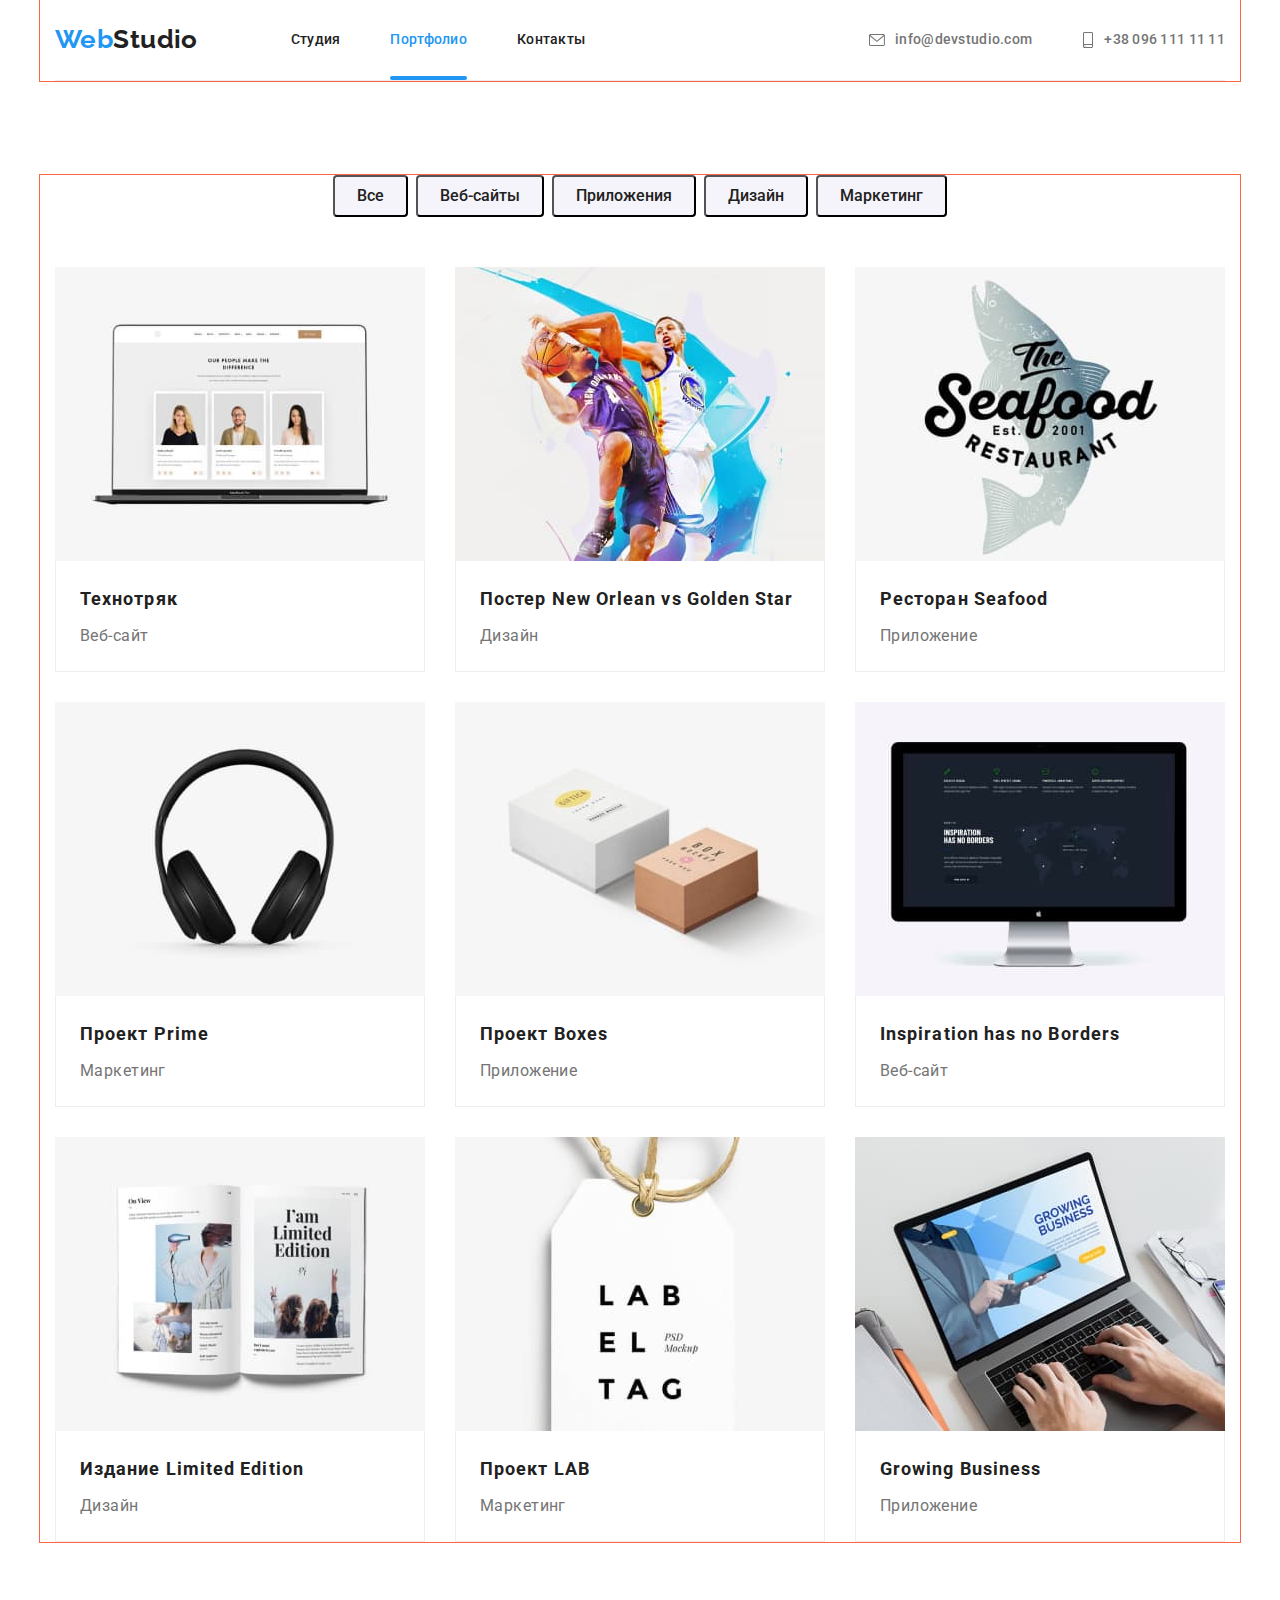
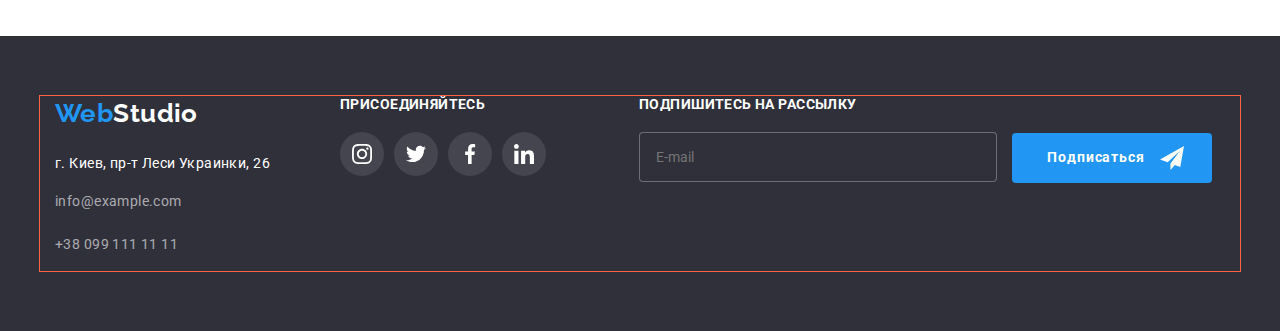
==== portfolio.html @ 5e028bab "copy hw7" ====
<!DOCTYPE html>
<html lang="ru">
  <head>
    <meta charset="UTF-8" />
    <meta http-equiv="X-UA-Compatible" content="IE=edge" />
    <meta name="viewport" content="width=device-width, initial-scale=1.0" />
    <title>Document</title>
    <link rel="preconnect" href="https://fonts.googleapis.com" />
    <link rel="preconnect" href="https://fonts.gstatic.com" crossorigin />
    <link
      href="https://fonts.googleapis.com/css2?family=Raleway:wght@700&family=Roboto:wght@400;500;700;900&display=swap"
      rel="stylesheet"
    />
    <link
      rel="stylesheet"
      href="https://cdnjs.cloudflare.com/ajax/libs/modern-normalize/1.1.0/modern-normalize.min.css"
    />
    <link rel="stylesheet" href="./css/main.min.css"/>
  </head>
  <body>
    <!--Шапка-->
    <header>
      <div class="container">
        <nav class="main-nav">
          <a href="/" class="logo__basic"> Web<span class="logo__header">Studio</span> </a>
          <ul class="site-nav">
            <li class="site-nav__item">
              <a href="./index.html" class="site-nav__link">Студия</a>
            </li>
            <li class="site-nav__item">
              <a href="" class="site-nav__link site-nav__link--current">Портфолио</a>
            </li>
            <li class="site-nav__item">
              <a href="" class="site-nav__link">Контакты</a>
            </li>
          </ul>
          <ul class="contacts-nav">
            <li class="contacts-nav__item">
              <a href="mailto:info@devstudio.com" class="contacts-nav__mail">
                <svg class="contacts-nav__icon" width="16px" height="12px">
                  <use href="./images/symbol-defs.svg#icon-mail"></use>
                </svg>
                info@devstudio.com</a
              >
            </li>
            <li class="contacts-nav__item">
              <a href="tel:+380961111111" class="contacts-nav__tel">
                <svg class="contacts-nav__icon" width="12px" height="16px">
                  <use href="./images/symbol-defs.svg#icon-smartphone"></use>
                </svg>
                +38 096 111 11 11</a
              >
            </li>
          </ul>
        </nav>
      </div>
    </header>
    <main>
      <!-- Секция кнопок фильтры -->
      <h1 class="section__title-none">Наши работы</h1>
      <section class="portfolio-main">
        <div class="container">
          <h2 class="section__title-none">Портфролио</h2>
          <ul class="button-navigation">
            <li class="button-navigation__list">
              <button title="button" class="button-navigation__filter">Все</button>
            </li>
            <li class="button-navigation__list">
              <button title="button" class="button-navigation__filter">Веб-сайты</button>
            </li>
            <li class="button-navigation__list">
              <button title="button" class="button-navigation__filter">Приложения</button>
            </li>
            <li class="button-navigation__list">
              <button title="button" class="button-navigation__filter">Дизайн</button>
            </li>
            <li class="button-navigation__list">
              <button title="button" class="button-navigation__filter">Маркетинг</button>
            </li>
          </ul>
          <ul class="portfolio">
            <li class="portfolio__card">
              <a href="">
                <div class="portfolio__img">
                  <img src="./images/portfolio1.jpg" alt="ноутбук" width="370" />
                  <p class="portfolio__text">
                    Ресурс предлагает комплексные предложения с разным уровнем функционала и
                    сервисов. Все это позволит посетителю получить исчерпывающие сведения о компании
                    или частном лице.
                  </p>
                </div>
                <div class="portfolio__nav">
                  <h3 class="portfolio__title">Технотряк</h3>
                  <p class="portfolio__desc">Веб-сайт</p>
                </div>
              </a>
            </li>
            <li class="portfolio__card">
              <a href="">
                <div class="portfolio__img">
                  <img
                    src="./images/portfolio2.jpg"
                    alt="постер с баскетболистами"
                    width="370"
                  />
                  <p class="portfolio__text">
                    Ресурс предлагает комплексные предложения с разным уровнем функционала и
                    сервисов. Все это позволит посетителю получить исчерпывающие сведения о компании
                    или частном лице.
                  </p>
                </div>
                <div class="portfolio__nav">
                  <h3 class="portfolio__title">Постер New Orlean vs Golden Star</h3>
                  <p class="portfolio__desc">Дизайн</p>
                </div>
              </a>
            </li>
            <li class="portfolio__card">
              <a href="">
                <div class="portfolio__img">
                  <img
                   
                    src="./images/portfolio3.jpg"
                    alt="логотип ресторана"
                    width="370"
                  />
                  <p class="portfolio__text">
                    Ресурс предлагает комплексные предложения с разным уровнем функционала и
                    сервисов. Все это позволит посетителю получить исчерпывающие сведения о компании
                    или частном лице.
                  </p>
                </div>
                <div class="portfolio__nav">
                  <h3 class="portfolio__title">Ресторан Seafood</h3>
                  <p class="portfolio__desc">Приложение</p>
                </div>
              </a>
            </li>
            <li class="portfolio__card">
              <a href="">
                <div class="portfolio__img">
                  <img src="./images/portfolio4.jpg" alt="наушники" width="370" />
                  <p class="portfolio__text">
                    Ресурс предлагает комплексные предложения с разным уровнем функционала и
                    сервисов. Все это позволит посетителю получить исчерпывающие сведения о компании
                    или частном лице.
                  </p>
                </div>
                <div class="portfolio__nav">
                  <h3 class="portfolio__title">Проект Prime</h3>
                  <p class="portfolio__desc">Маркетинг</p>
                </div>
              </a>
            </li>
            <li class="portfolio__card">
              <a href="">
                <div class="portfolio__img">
                  <img
                    
                    src="./images/portfolio5.jpg"
                    alt="две коробки"
                    width="370"
                  />
                  <p class="portfolio__text">
                    Ресурс предлагает комплексные предложения с разным уровнем функционала и
                    сервисов. Все это позволит посетителю получить исчерпывающие сведения о компании
                    или частном лице.
                  </p>
                </div>
                <div class="portfolio__nav">
                  <h3 class="portfolio__title">Проект Boxes</h3>
                  <p class="portfolio__desc">Приложение</p>
                </div>
              </a>
            </li>
            <li class="portfolio__card">
              <a href="">
                <div class="portfolio__img">
                  <img src="./images/portfolio6.jpg" alt="монитор" width="370" />
                  <p class="portfolio__text">
                    Ресурс предлагает комплексные предложения с разным уровнем функционала и
                    сервисов. Все это позволит посетителю получить исчерпывающие сведения о компании
                    или частном лице.
                  </p>
                </div>
                <div class="portfolio__nav">
                  <h3 class="portfolio__title">Inspiration has no Borders</h3>
                  <p class="portfolio__desc">Веб-сайт</p>
                </div>
              </a>
            </li>
            <li class="portfolio__card">
              <a href="">
                <div class="portfolio__img">
                  <img src="./images/portfolio7.jpg" alt="книга" width="370" />
                  <p class="portfolio__text">
                    Ресурс предлагает комплексные предложения с разным уровнем функционала и
                    сервисов. Все это позволит посетителю получить исчерпывающие сведения о компании
                    или частном лице.
                  </p>
                </div>
                <div class="portfolio__nav">
                  <h3 class="portfolio__title">Издание Limited Edition</h3>
                  <p class="portfolio__desc">Дизайн</p>
                </div>
              </a>
            </li>
            <li class="portfolio__card">
              <a href="">
                <div class="portfolio__img">
                  <img src="./images/portfolio8.jpg" alt="лейба" width="370" />
                  <p class="portfolio__text">
                    Ресурс предлагает комплексные предложения с разным уровнем функционала и
                    сервисов. Все это позволит посетителю получить исчерпывающие сведения о компании
                    или частном лице.
                  </p>
                </div>
                <div class="portfolio__nav">
                  <h3 class="portfolio__title">Проект LAB</h3>
                  <p class="portfolio__desc">Маркетинг</p>
                </div>
              </a>
            </li>
            <li class="portfolio__card">
              <a href="">
                <div class="portfolio__img">
                  <img
                    
                    src="./images/portfolio9.jpg"
                    alt="человек работает на ноутбуке"
                    width="370"
                  />
                  <p class="portfolio__text">
                    Ресурс предлагает комплексные предложения с разным уровнем функционала и
                    сервисов. Все это позволит посетителю получить исчерпывающие сведения о компании
                    или частном лице.
                  </p>
                </div>
                <div class="portfolio__nav">
                  <h3 class="portfolio__title">Growing Business</h3>
                  <p class="portfolio__desc">Приложение</p>
                </div>
              </a>
            </li>
          </ul>
        </div>
      </section>
    </main>
    <!--Футер-->
    <section class="footer__nav">
      <div class="container">
         <footer class="footer__contact">
          <div>
            <div class="logo__footer">
              <a href="/" class="logo__basic">Web<span class="logo__footer">Studio</span></a>
            </div>
            <address>
              <ul class="adress__navigator">
                <li class="adress__nav">
                  <a
                    href="https://www.google.com.ua/maps/place/%D0%B1%D1%83%D0%BB.+%D0%9B%D0%B5%D1%81%D0%B8+%D0%A3%D0%BA%D1%80%D0%B0%D0%B8%D0%BD%D0%BA%D0%B8,+26,+%D0%9A%D0%B8%D0%B5%D0%B2,+02000/@50.4265807,30.5361971,17z/data=!3m1!4b1!4m5!3m4!1s0x40d4cf0e033ecbe9:0x57a4dffefec77da0!8m2!3d50.4265807!4d30.5383858?hl=ru"
                    class="adress__map"
                  >
                    г. Киев, пр-т Леси Украинки, 26</a
                  >
                </li>
                <li class="adress__nav">
                  <a href="mailto:info@example.com" class="adress__mail">info@example.com</a>
                </li>
                <li class="adress__nav">
                  <a href="tel:+380991111111" class="adress__tel">+38 099 111 11 11</a>
                </li>
              </ul>
            </address>
          </div>
          <div>
            <h3 class="social-network__title">ПРИСОЕДИНЯЙТЕСЬ</h3>
            <ul class="social-network__icon">
              <li class="social-network__list">
                <a href="#" class="social-network__link social-network__link--color">
                  <svg width="20" height="20">
                    <use href="./images/symbol-defs.svg#icon-instagram"></use>
                  </svg>
                </a>
              </li>
              <li class="social-network__list">
                <a href="#" class="social-network__link social-network__link--color"">
                  <svg width="20" height="20">
                    <use href="./images/symbol-defs.svg#icon-twitter"></use>
                  </svg>
                </a>
              </li>
              <li class="social-network__list">
                <a href="#" class="social-network__link social-network__link--color"">
                  <svg width="20" height="20">
                    <use href="./images/symbol-defs.svg#icon-facebook"></use>
                  </svg>
                </a>
              </li>
              <li class="social-network__list">
                <a href="#" class="social-network__link social-network__link--color"">
                  <svg width="20" height="20">
                    <use href="./images/symbol-defs.svg#icon-linkedin"></use>
                  </svg>
                </a>
              </li>
            </ul>
          </div>
          <form action="" class="form-footer" autocomplete="off">
            <h3 class="social-network__title">ПОДПИШИТЕСЬ НА РАССЫЛКУ</h3>
            <div>
              <label>
                <input
                  class="form-footer__input"
                  type="email"
                  name="email"
                  placeholder="E-mail"
                />
              </label>
              <button type="submit" class="form-footer__button">
                Подписаться
                <svg width="24" height="24" class="form-footer__icon">
                  <use href="./images/symbol-defs.svg#icon-icon-send"></use>
                </svg>
              </button>
            </div>
          </form>
        </footer>
      </div>
    </section>
  </body>
</html>
---- css/main.min.css ----
html{-webkit-box-sizing:border-box;box-sizing:border-box}*,*::before,*::after{-webkit-box-sizing:inherit;box-sizing:inherit}body{background-color:#fff;color:#757575;font-family:Roboto, sans-serif;font-size:14px;line-height:1.71;letter-spacing:0.03em}a{text-decoration:none}img{display:block;max-width:100%}ul{margin:0px;padding:0px;list-style:none}address{font:inherit}.container{margin-left:auto;margin-right:auto;padding-left:15px;padding-right:15px;width:1200px;outline:1px solid tomato}.section__title-none{position:absolute;width:1px;height:1px;margin:-1px;border:0;padding:0;white-space:nowrap;-webkit-clip-path:inset(100%);clip-path:inset(100%);clip:rect(0 0 0 0);overflow:hidden}.section__title{margin-top:0;margin-bottom:50px;color:#212121;font-weight:700;font-size:36px;line-height:1.17;text-align:center}.main-nav{display:-webkit-box;display:-ms-flexbox;display:flex;-webkit-box-align:center;-ms-flex-align:center;align-items:center;border-bottom:1px solid #ececec}.logo__basic{color:#2196f3;font-family:Raleway, sans-serif;font-weight:700;font-size:26px;line-height:1.17}.logo__header{color:#212121;font-family:Raleway, sans-serif;font-weight:700;font-size:26px;line-height:1.38}.site-nav{display:-webkit-box;display:-ms-flexbox;display:flex;margin-left:93px;font-weight:500;font-size:14px;line-height:1.14;letter-spacing:0.02em}.site-nav__item{position:relative}.site-nav__item:not(:last-child){margin-right:50px}.site-nav__link{display:block;padding-top:32px;padding-bottom:32px;color:#212121;-webkit-transition:color 250ms cubic-bezier(0.4, 0, 0.2, 1);transition:color 250ms cubic-bezier(0.4, 0, 0.2, 1)}.site-nav__link:hover,.site-nav__link:focus{color:#2196f3}.site-nav__link--current{color:#2196f3}.site-nav__link--current::after{content:'';position:absolute;bottom:0;left:0;display:block;width:100%;height:4px;border-radius:2px;background-color:#2196f3}.contacts-nav{display:-webkit-box;display:-ms-flexbox;display:flex;margin-left:auto;font-weight:500;font-size:14px;line-height:1.14;letter-spacing:0.02em}.contacts-nav__item:not(:last-child){margin-right:50px}.contacts-nav__mail{display:-webkit-box;display:-ms-flexbox;display:flex;-webkit-box-align:center;-ms-flex-align:center;align-items:center;color:#757575;font-weight:500;font-size:14px;line-height:1.14;letter-spacing:0.02em;-webkit-transition:color 250ms cubic-bezier(0.4, 0, 0.2, 1);transition:color 250ms cubic-bezier(0.4, 0, 0.2, 1)}.contacts-nav__mail:hover,.contacts-nav__mail:focus{color:#2196f3}.contacts-nav__icon{fill:currentColor;margin-right:10px;-webkit-box-align:center;-ms-flex-align:center;align-items:center;-webkit-transition:fill 250ms cubic-bezier(0.4, 0, 0.2, 1);transition:fill 250ms cubic-bezier(0.4, 0, 0.2, 1)}.contacts-nav__tel{display:-webkit-box;display:-ms-flexbox;display:flex;-webkit-box-align:center;-ms-flex-align:center;align-items:center;color:#757575;font-weight:500;font-size:14px;line-height:1.14;letter-spacing:0.02em;-webkit-transition:color 250ms cubic-bezier(0.4, 0, 0.2, 1);transition:color 250ms cubic-bezier(0.4, 0, 0.2, 1)}.contacts-nav__tel:hover,.contacts-nav__tel:focus{color:#2196f3}.main-nav{display:-webkit-box;display:-ms-flexbox;display:flex;-webkit-box-align:center;-ms-flex-align:center;align-items:center;border-bottom:1px solid #ececec}.logo__basic{color:#2196f3;font-family:Raleway, sans-serif;font-weight:700;font-size:26px;line-height:1.17}.logo__header{color:#212121;font-family:Raleway, sans-serif;font-weight:700;font-size:26px;line-height:1.38}.site-nav{display:-webkit-box;display:-ms-flexbox;display:flex;margin-left:93px;font-weight:500;font-size:14px;line-height:1.14;letter-spacing:0.02em}.site-nav__item{position:relative}.site-nav__item:not(:last-child){margin-right:50px}.site-nav__link{display:block;padding-top:32px;padding-bottom:32px;color:#212121;-webkit-transition:color 250ms cubic-bezier(0.4, 0, 0.2, 1);transition:color 250ms cubic-bezier(0.4, 0, 0.2, 1)}.site-nav__link:hover,.site-nav__link:focus{color:#2196f3}.site-nav__link--current{color:#2196f3}.site-nav__link--current::after{content:'';position:absolute;bottom:0;left:0;display:block;width:100%;height:4px;border-radius:2px;background-color:#2196f3}.contacts-nav{display:-webkit-box;display:-ms-flexbox;display:flex;margin-left:auto;font-weight:500;font-size:14px;line-height:1.14;letter-spacing:0.02em}.contacts-nav__item:not(:last-child){margin-right:50px}.contacts-nav__mail{display:-webkit-box;display:-ms-flexbox;display:flex;-webkit-box-align:center;-ms-flex-align:center;align-items:center;color:#757575;font-weight:500;font-size:14px;line-height:1.14;letter-spacing:0.02em;-webkit-transition:color 250ms cubic-bezier(0.4, 0, 0.2, 1);transition:color 250ms cubic-bezier(0.4, 0, 0.2, 1)}.contacts-nav__mail:hover,.contacts-nav__mail:focus{color:#2196f3}.contacts-nav__icon{fill:currentColor;margin-right:10px;-webkit-box-align:center;-ms-flex-align:center;align-items:center;-webkit-transition:fill 250ms cubic-bezier(0.4, 0, 0.2, 1);transition:fill 250ms cubic-bezier(0.4, 0, 0.2, 1)}.contacts-nav__tel{display:-webkit-box;display:-ms-flexbox;display:flex;-webkit-box-align:center;-ms-flex-align:center;align-items:center;color:#757575;font-weight:500;font-size:14px;line-height:1.14;letter-spacing:0.02em;-webkit-transition:color 250ms cubic-bezier(0.4, 0, 0.2, 1);transition:color 250ms cubic-bezier(0.4, 0, 0.2, 1)}.contacts-nav__tel:hover,.contacts-nav__tel:focus{color:#2196f3}.hero{text-align:center;padding-top:200px;padding-bottom:200px;max-width:1600px;height:600px;background-image:-webkit-gradient(linear, left top, right top, from(rgba(47,48,58,0.4)), to(rgba(0,0,0,0.5))),url(../images/hero.jpg);background-image:linear-gradient(to right, rgba(47,48,58,0.4), rgba(0,0,0,0.5)),url(../images/hero.jpg);margin:0 auto}.hero__title{margin-top:0;margin-bottom:30px;color:#fff;font-weight:900;font-size:44px;line-height:1.36;letter-spacing:0.06em}.hero__button{display:inline-block;border-radius:4px;border:#2196f3;-webkit-box-shadow:0px 4px 4px rgba(0,0,0,0.15);box-shadow:0px 4px 4px rgba(0,0,0,0.15);padding:10px 32px;color:#fff;background-color:#2196f3;font-family:Roboto;font-weight:700;font-size:16px;line-height:1.88;text-align:center}.modal{position:fixed;z-index:999;top:0;left:0;width:100%;height:100%;background-color:rgba(0,0,0,0.2);opacity:1;visibility:visible;-webkit-transition:opacity 250ms cubic-bezier(0.4, 0, 0.2, 1),visibility 250ms cubic-bezier(0.4, 0, 0.2, 1);transition:opacity 250ms cubic-bezier(0.4, 0, 0.2, 1),visibility 250ms cubic-bezier(0.4, 0, 0.2, 1)}.modal__is-hidden{opacity:0;visibility:hidden;pointer-events:none}.modal__dialog{position:relative;top:50%;left:50%;padding:40px;width:528px;height:581px;background-color:#fff;-webkit-transform:translate(-50%, -50%) scale(1);transform:translate(-50%, -50%) scale(1);-webkit-transition:-webkit-transform 250ms cubic-bezier(0.4, 0, 0.2, 1);transition:-webkit-transform 250ms cubic-bezier(0.4, 0, 0.2, 1);transition:transform 250ms cubic-bezier(0.4, 0, 0.2, 1);transition:transform 250ms cubic-bezier(0.4, 0, 0.2, 1), -webkit-transform 250ms cubic-bezier(0.4, 0, 0.2, 1)}.modal__is-hidden .modal__dialog{-webkit-transform:translate(-50%, -50%) scale(0);transform:translate(-50%, -50%) scale(0)}.modal__icon-close{position:absolute;top:8px;right:8px;padding:0;margin:0;border:none;width:30px;height:30px;border:1px solid rgba(0,0,0,0.1);border-radius:50%;background:none;-webkit-transition:fill 250ms cubic-bezier(0.4, 0, 0.2, 1);transition:fill 250ms cubic-bezier(0.4, 0, 0.2, 1)}.modal__icon-close:focus,.modal__icon-close:hover{fill:#2196f3}.modal__icon{position:absolute;top:5px;right:5px;background-color:#fff}.modal__title{font-weight:700;font-size:20px;line-height:1.172;letter-spacing:0.03em;margin:0 0 10px 0;color:#212121;text-align:center}.modal__form{margin:0;padding:0}.modal__field{margin-bottom:8px}.modal__label{display:block;text-align:left;margin:0;padding:0;font-size:12px}.modal__input{position:relative}.modal__input:focus-within>.modal__input-icon{border:1px solid #2196f3}.modal__pic{position:absolute;display:inline-block;top:50%;left:12px;-webkit-transform:translateY(-50%);transform:translateY(-50%)}.modal__input-icon{width:100%;height:40px;padding-left:42px;border:1px solid rgba(33,33,33,0.2);border-radius:4px;-webkit-transition:fill 250ms cubic-bezier(0.4, 0, 0.2, 1);transition:fill 250ms cubic-bezier(0.4, 0, 0.2, 1);outline:none}.modal__input:focus-within>.modal__input-icon{border:1px solid #2196f3}.modal__input-icon:focus+.modal__input-pic{fill:#2196f3}.modal__textarea{width:100%;padding:12px 16px;margin-bottom:16px;outline:none;resize:none;border:1px solid rgba(33,33,33,0.2);border-radius:4px;height:120px;font-size:12px;line-height:1.16;letter-spacing:0.01em}.modal__label:focus-within>.modal__textarea{border:1px solid #2196f3}.modal__textarea:focus{border:1px solid #2196f3}.modal__checkbox{margin-bottom:25px;font-size:14px}.modal__checkbox-label{display:-webkit-box;display:-ms-flexbox;display:flex;-webkit-box-align:center;-ms-flex-align:center;align-items:center;-webkit-box-pack:center;-ms-flex-pack:center;justify-content:center}.modal__checkbox-input{position:absolute;width:1px;height:1px;margin:-1px;border:0;padding:0;white-space:nowrap;-webkit-clip-path:inset(100%);clip-path:inset(100%);clip:rect(0 0 0 0);overflow:hidden}.modal__checkbox-mark{display:inline-block;margin-right:8px;width:16px;height:15px;border:2px solid #212121;border-radius:4px}.modal__checkbox-input:checked+.modal__checkbox-mark{background-color:#2196f3;background-image:url(../images/icon-check.svg);background-repeat:no-repeat;background-position:center;background-size:contain;border-color:#2196f3;background-origin:border-box}.modal__link{color:#2196f3;text-decoration:underline;padding-left:2px}.modal__button{width:200px;height:50px;-webkit-transition:background-color 250ms cubic-bezier(0.4, 0, 0.2, 1);transition:background-color 250ms cubic-bezier(0.4, 0, 0.2, 1)}.modal__button:focus{background-color:#188ce8}.plus__section{padding-top:94px;padding-bottom:93px}.plus__text{margin-top:0;margin-bottom:0}.plus__item{display:-webkit-box;display:-ms-flexbox;display:flex}.plus__list{width:270px}.plus__list:not(:last-child){margin-right:30px}.plus__icon{display:-webkit-box;display:-ms-flexbox;display:flex;-webkit-box-align:center;-ms-flex-align:center;align-items:center;-webkit-box-pack:center;-ms-flex-pack:center;justify-content:center;width:270px;height:120px;margin-bottom:30px;background-color:#f5f4fa}.plus__title{color:#212121;font-weight:700;font-size:14px;line-height:1.14;margin-top:0;margin-bottom:10px}.work__section{padding-bottom:94px}.work__list{display:-webkit-box;display:-ms-flexbox;display:flex}.work__item:not(:last-child){margin-right:30px}.work__img{position:relative}.work__title{position:absolute;display:-webkit-box;display:-ms-flexbox;display:flex;-webkit-box-pack:center;-ms-flex-pack:center;justify-content:center;-webkit-box-align:center;-ms-flex-align:center;align-items:center;margin:0;padding:0;bottom:0;left:0;width:100%;height:70px;font-weight:700;font-size:14px;line-height:1.17;letter-spacing:0.03em;background-color:rgba(47,48,58,0.8);color:#fff}.team__section{padding-top:94px;padding-bottom:94px;background-color:#f5f4fa}.team__main{display:-webkit-box;display:-ms-flexbox;display:flex}.team__item{width:calc((100% - 3 * 30px) / 4);-webkit-box-shadow:0px 1px 3px rgba(0,0,0,0.12),0px 1px 1px rgba(0,0,0,0.14),0px 2px 1px rgba(0,0,0,0.2);box-shadow:0px 1px 3px rgba(0,0,0,0.12),0px 1px 1px rgba(0,0,0,0.14),0px 2px 1px rgba(0,0,0,0.2)}.team__item:not(:last-child){margin-right:30px}.team__card{padding-top:30px;padding-bottom:30px;background-color:#fff}.team__title{margin-top:0;margin-bottom:10px;text-align:center;color:#212121;font-weight:500;font-size:16px;line-height:1.17}.team__text{margin-top:0;margin-bottom:16px;text-align:center;font-weight:400;font-size:16px;line-height:1.17}.team__icon{display:-webkit-box;display:-ms-flexbox;display:flex;-webkit-box-pack:justify;-ms-flex-pack:justify;justify-content:space-between;padding-left:32px;padding-right:32px;list-style:none;outline:1px solid red}.team__social{display:-webkit-box;display:-ms-flexbox;display:flex;-webkit-box-align:center;-ms-flex-align:center;align-items:center;-webkit-box-pack:center;-ms-flex-pack:center;justify-content:center;width:44px;height:44px;fill:#afb1b8;background:#fff;-webkit-transition:fill 250ms cubic-bezier(0.4, 0, 0.2, 1),background-color 250ms cubic-bezier(0.4, 0, 0.2, 1),border-radius 250ms cubic-bezier(0.4, 0, 0.2, 1);transition:fill 250ms cubic-bezier(0.4, 0, 0.2, 1),background-color 250ms cubic-bezier(0.4, 0, 0.2, 1),border-radius 250ms cubic-bezier(0.4, 0, 0.2, 1)}.team__social:hover,.team__social:focus{fill:#fff;background-color:#2196f3;border-radius:50%}.clients{padding-top:94px;padding-bottom:94px}.clients__title{display:-webkit-box;display:-ms-flexbox;display:flex;-webkit-box-pack:justify;-ms-flex-pack:justify;justify-content:space-between}.clients__card{display:-webkit-inline-box;display:-ms-inline-flexbox;display:inline-flex;-webkit-box-pack:justify;-ms-flex-pack:justify;justify-content:space-between;margin:0;padding:0}.clients__log{display:-webkit-box;display:-ms-flexbox;display:flex;-webkit-box-align:center;-ms-flex-align:center;align-items:center;-webkit-box-pack:center;-ms-flex-pack:center;justify-content:center;width:170px;height:92px;border:1px solid #afb1b8;border-radius:2px;fill:#afb1b8;-webkit-transition:fill 250ms cubic-bezier(0.4, 0, 0.2, 1),border 250ms cubic-bezier(0.4, 0, 0.2, 1);transition:fill 250ms cubic-bezier(0.4, 0, 0.2, 1),border 250ms cubic-bezier(0.4, 0, 0.2, 1)}.clients__log:hover,.clients__log:focus{fill:#2196f3;border:1px solid #2196f3}.footer__nav{background-color:#2f303a;padding-top:60px;padding-bottom:60px}.footer__contact{display:-webkit-inline-box;display:-ms-inline-flexbox;display:inline-flex}.logo__footer{color:#fff;font-family:Raleway, sans-serif;font-weight:700;font-size:26px;line-height:1.38;padding-bottom:20px}.adress__navigator{padding-right:70px}.adress__nav{padding-bottom:9px}.adress__map{color:#fff;font-weight:400;font-size:14px;line-height:1.71;letter-spacing:0.03em}.adress__mail{color:rgba(255,255,255,0.6);font-weight:400;font-size:14px;line-height:2.42;letter-spacing:0.03em}.adress__tel{color:rgba(255,255,255,0.6);font-weight:400;font-size:14px;line-height:2.42;letter-spacing:0.03em}.social-network__title{color:#fff;font-weight:700;font-size:14px;line-height:1.17;padding-bottom:20px;margin:0;padding-top:0}.social-network__icon{display:-webkit-inline-box;display:-ms-inline-flexbox;display:inline-flex}.social-network__list:not(:last-child){margin-right:10px}.social-network__link{width:44px;height:44px;background-color:rgba(255,255,255,0.1);border-radius:50%;display:-webkit-box;display:-ms-flexbox;display:flex;-webkit-box-align:center;-ms-flex-align:center;align-items:center;-webkit-box-pack:center;-ms-flex-pack:center;justify-content:center;-webkit-transition:background-color 250ms cubic-bezier(0.4, 0, 0.2, 1);transition:background-color 250ms cubic-bezier(0.4, 0, 0.2, 1)}.social-network__link:hover,.social-network__link:focus{background-color:#2196f3}.social-network__link--color{fill:#fff}.form-footer{margin-left:93px}.form-footer__input{display:-webkit-inline-box;display:-ms-inline-flexbox;display:inline-flex;border:1px solid rgba(255,255,255,0.3);width:358px;height:50px;border-radius:4px;padding-left:16px;background-color:#2f303a;color:rgba(255,255,255,0.6)}.form-footer__button{width:12.5rem;height:3.125rem;margin-left:12px;padding-right:62px;padding-left:29px;position:relative;background-color:#2196f3;border-radius:0.25rem;border:#2196f3;color:#fff;font-weight:16px;font-weight:700;line-height:1.875;letter-spacing:0.06em}.form-footer__icon{position:absolute;top:50%;right:28px;fill:#fff;-webkit-box-align:center;-ms-flex-align:center;align-items:center;-webkit-transform:translateY(-50%);transform:translateY(-50%)}.portfolio-main{padding:94px 0}.button-navigation{display:-webkit-box;display:-ms-flexbox;display:flex;-webkit-box-pack:center;-ms-flex-pack:center;justify-content:center;margin-bottom:50px}.button-navigation__list:not(:last-child){margin-right:8px}.button-navigation__filter{font-family:Roboto, sans-serif;font-weight:500;font-size:16px;line-height:1.62;text-align:center;border-radius:4px;padding:6px 22px 6px 22px;color:#212121;background-color:#f5f4fa;-webkit-transition:color 250ms cubic-bezier(0.4, 0, 0.2, 1),background-color 250ms cubic-bezier(0.4, 0, 0.2, 1);transition:color 250ms cubic-bezier(0.4, 0, 0.2, 1),background-color 250ms cubic-bezier(0.4, 0, 0.2, 1)}.button-navigation__filter:hover,.button-navigation__filter:focus{color:#fff;background-color:#2196f3}.portfolio{display:-webkit-box;display:-ms-flexbox;display:flex;-ms-flex-wrap:wrap;flex-wrap:wrap}.portfolio__card:not(:nth-child(3n)){width:calc((100% - 60px) / 3);margin-right:30px}.portfolio__card:not(:nth-last-child(-n+3)){margin-bottom:30px;-webkit-transition:-webkit-box-shadow 250ms cubic-bezier(0.4, 0, 0.2, 1);transition:-webkit-box-shadow 250ms cubic-bezier(0.4, 0, 0.2, 1);transition:box-shadow 250ms cubic-bezier(0.4, 0, 0.2, 1);transition:box-shadow 250ms cubic-bezier(0.4, 0, 0.2, 1), -webkit-box-shadow 250ms cubic-bezier(0.4, 0, 0.2, 1)}.portfolio__card:hover,.portfolio__card:focus{-webkit-box-shadow:0px 1px 1px rgba(0,0,0,0.12),0px 4px 4px rgba(0,0,0,0.06),1px 4px 6px rgba(0,0,0,0.16);box-shadow:0px 1px 1px rgba(0,0,0,0.12),0px 4px 4px rgba(0,0,0,0.06),1px 4px 6px rgba(0,0,0,0.16)}.portfolio__title{margin-bottom:4px;margin-top:0;color:#212121;font-weight:700;font-size:18px;line-height:2;letter-spacing:0.06em}.portfolio__desc{margin:0;font-family:Roboto, sans-serif;font-weight:400;font-size:16px;line-height:1.88;color:#757575}.portfolio__nav{padding:20px 24px 20px 24px;border-left:1px solid #eeeeee;border-right:1px solid #eeeeee;border-bottom:1px solid #eeeeee}.portfolio__img{position:relative;overflow:hidden}.portfolio__img::before{display:block;content:'';position:absolute;top:0;left:0;width:100%;height:100%;background-color:rgba(33,150,243,0.9);opacity:0;-webkit-transform:translateY(100%);transform:translateY(100%);-webkit-transition:-webkit-transform 250ms cubic-bezier(0.4, 0, 0.2, 1);transition:-webkit-transform 250ms cubic-bezier(0.4, 0, 0.2, 1);transition:transform 250ms cubic-bezier(0.4, 0, 0.2, 1);transition:transform 250ms cubic-bezier(0.4, 0, 0.2, 1), -webkit-transform 250ms cubic-bezier(0.4, 0, 0.2, 1)}.portfolio__card:hover .portfolio__img::before{-webkit-transform:translateY(0);transform:translateY(0);opacity:1}.portfolio__text{position:absolute;top:0;left:0;margin:0;padding:62px 24px;font-weight:400;font-size:18px;line-height:1.55;letter-spacing:0.03em;color:#fff;opacity:0;-webkit-transform:translateY(100%);transform:translateY(100%);-webkit-transition:-webkit-transform 250ms cubic-bezier(0.4, 0, 0.2, 1);transition:-webkit-transform 250ms cubic-bezier(0.4, 0, 0.2, 1);transition:transform 250ms cubic-bezier(0.4, 0, 0.2, 1);transition:transform 250ms cubic-bezier(0.4, 0, 0.2, 1), -webkit-transform 250ms cubic-bezier(0.4, 0, 0.2, 1)}.portfolio__card:hover .portfolio__text{opacity:1;-webkit-transform:translateY(0);transform:translateY(0)}
/*# sourceMappingURL=main.min.css.map */
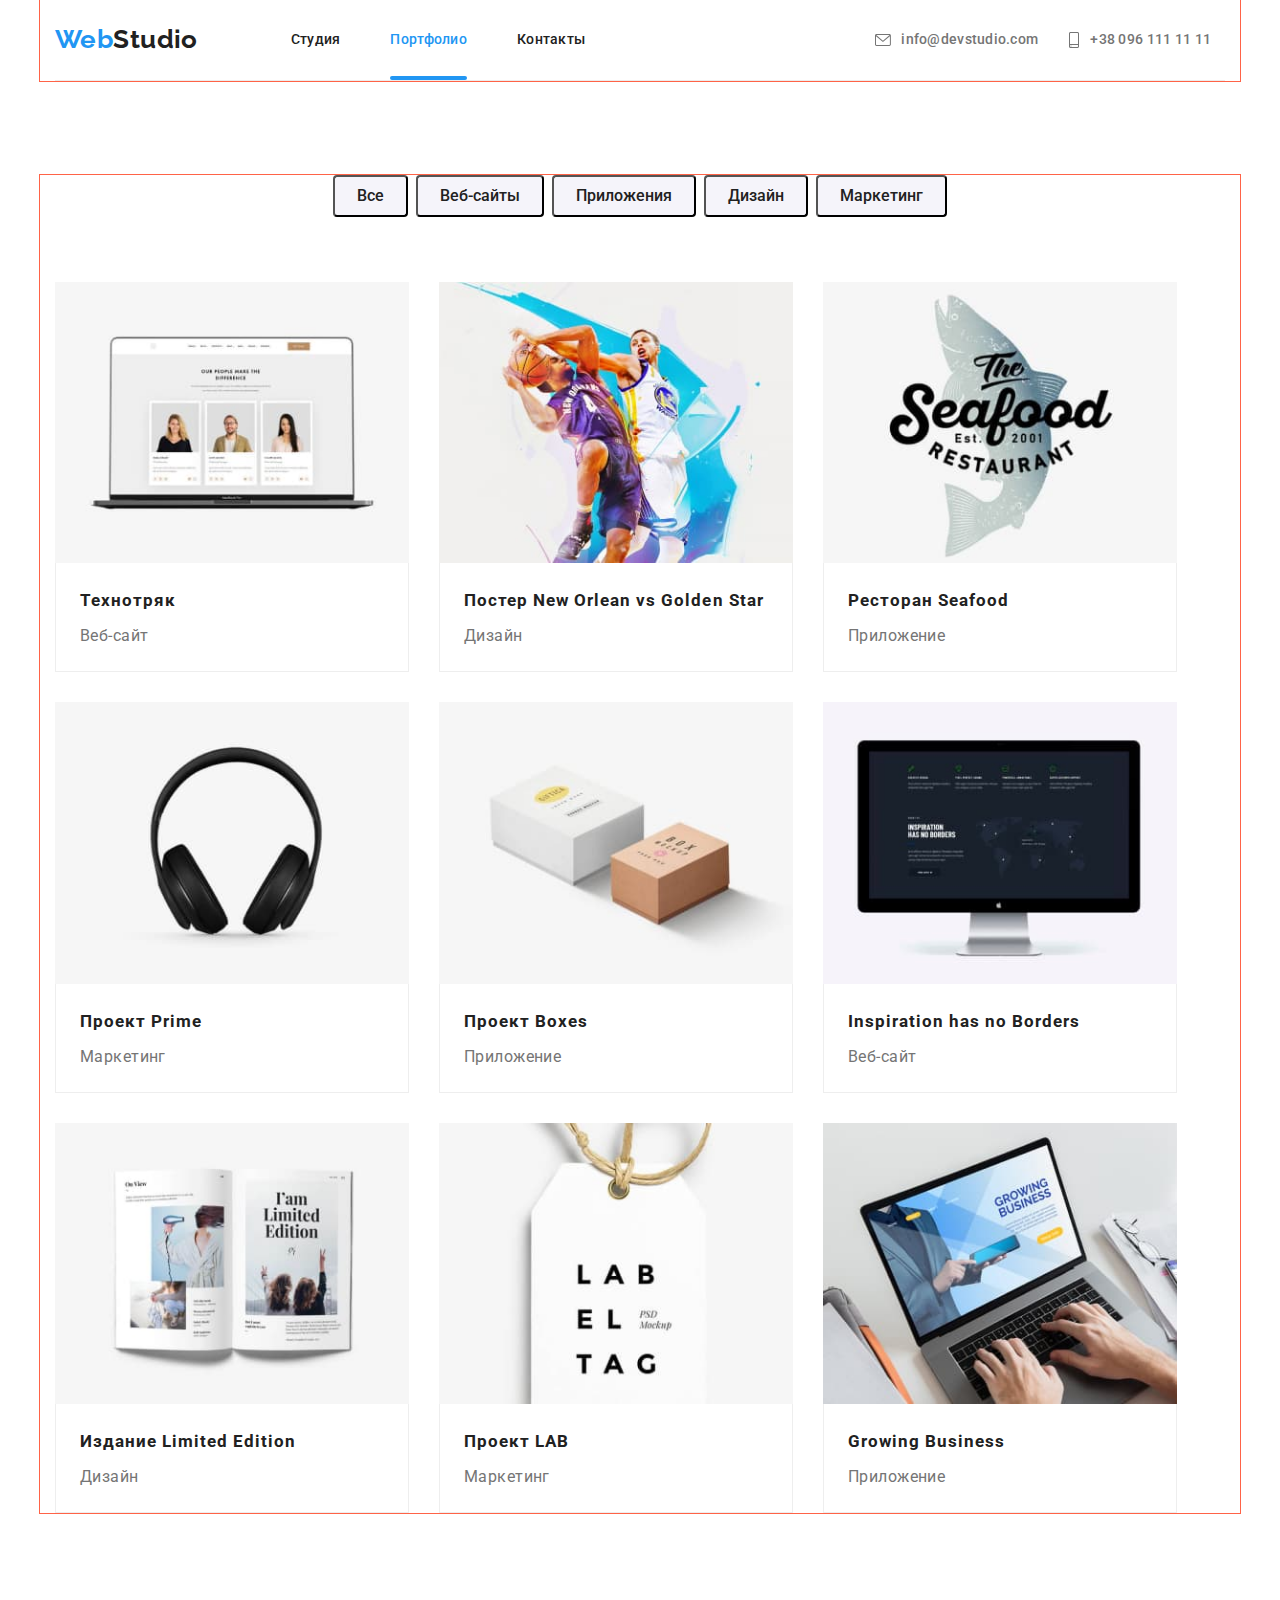
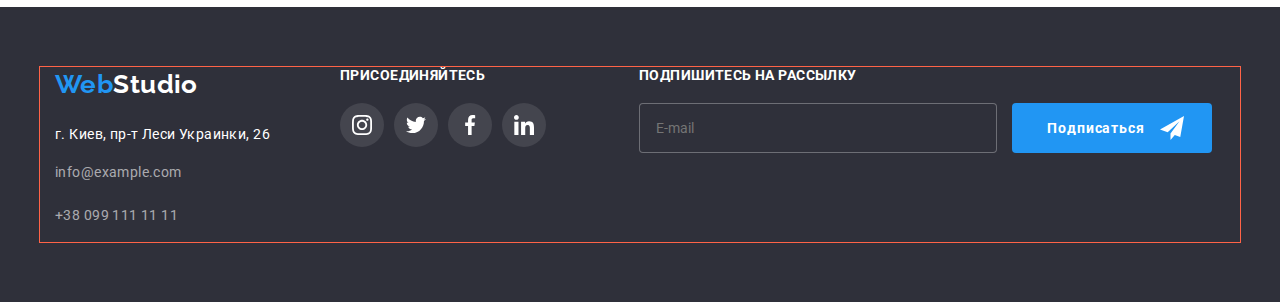
==== commit c8409663: "portfolio menu" ====
--- a/portfolio.html
+++ b/portfolio.html
@@ -23,6 +23,17 @@
       <div class="container">
         <nav class="main-nav">
           <a href="/" class="logo__basic"> Web<span class="logo__header">Studio</span> </a>
+                   <button type="button"
+          class="button-menu is-open"
+          aria-expanded="false"
+          aria-controls="menu-nav"
+          data-menu-button>
+           <svg width="40" height="40" aria-label="Окно меню">
+             <use class="icon-menu" href="./images/symbol-defs.svg#icon-menu"></use>
+             <use class="icon-menu-close" href="./images/symbol-defs.svg#icon-close_menu"></use>
+           </svg>
+         </button>
+        <div class="menu-nav is-open" data-menu id="menu-nav"> 
           <ul class="site-nav">
             <li class="site-nav__item">
               <a href="./index.html" class="site-nav__link">Студия</a>
@@ -52,6 +63,25 @@
               >
             </li>
           </ul>
+                    <ul class="mobile-social">
+            <li>
+              <a href="" class="mobile-social__title">Instagram
+                <span class="mobile-social__symbol">|</span>
+              </a>
+            </li>
+            <li>
+               <a href="" class="mobile-social__title">Twitter</a>
+               <span class="mobile-social__symbol">|</span>
+              </li>
+            <li>
+              <a href="" class="mobile-social__title">Facebook</a>
+              <span class="mobile-social__symbol">|</span>
+            </li>
+            <li>
+              <a href="" class="mobile-social__title">LinkedIn</a>
+            </li>
+          </ul>
+        </div>
         </nav>
       </div>
     </header>
--- a/css/main.min.css
+++ b/css/main.min.css
@@ -1,2 +1,2 @@
-html{-webkit-box-sizing:border-box;box-sizing:border-box}*,*::before,*::after{-webkit-box-sizing:inherit;box-sizing:inherit}body{background-color:#fff;color:#757575;font-family:Roboto, sans-serif;font-size:14px;line-height:1.71;letter-spacing:0.03em}a{text-decoration:none}img{display:block;max-width:100%}ul{margin:0px;padding:0px;list-style:none}address{font:inherit}.container{margin-left:auto;margin-right:auto;padding-left:15px;padding-right:15px;width:1200px;outline:1px solid tomato}.section__title-none{position:absolute;width:1px;height:1px;margin:-1px;border:0;padding:0;white-space:nowrap;-webkit-clip-path:inset(100%);clip-path:inset(100%);clip:rect(0 0 0 0);overflow:hidden}.section__title{margin-top:0;margin-bottom:50px;color:#212121;font-weight:700;font-size:36px;line-height:1.17;text-align:center}.main-nav{display:-webkit-box;display:-ms-flexbox;display:flex;-webkit-box-align:center;-ms-flex-align:center;align-items:center;border-bottom:1px solid #ececec}.logo__basic{color:#2196f3;font-family:Raleway, sans-serif;font-weight:700;font-size:26px;line-height:1.17}.logo__header{color:#212121;font-family:Raleway, sans-serif;font-weight:700;font-size:26px;line-height:1.38}.site-nav{display:-webkit-box;display:-ms-flexbox;display:flex;margin-left:93px;font-weight:500;font-size:14px;line-height:1.14;letter-spacing:0.02em}.site-nav__item{position:relative}.site-nav__item:not(:last-child){margin-right:50px}.site-nav__link{display:block;padding-top:32px;padding-bottom:32px;color:#212121;-webkit-transition:color 250ms cubic-bezier(0.4, 0, 0.2, 1);transition:color 250ms cubic-bezier(0.4, 0, 0.2, 1)}.site-nav__link:hover,.site-nav__link:focus{color:#2196f3}.site-nav__link--current{color:#2196f3}.site-nav__link--current::after{content:'';position:absolute;bottom:0;left:0;display:block;width:100%;height:4px;border-radius:2px;background-color:#2196f3}.contacts-nav{display:-webkit-box;display:-ms-flexbox;display:flex;margin-left:auto;font-weight:500;font-size:14px;line-height:1.14;letter-spacing:0.02em}.contacts-nav__item:not(:last-child){margin-right:50px}.contacts-nav__mail{display:-webkit-box;display:-ms-flexbox;display:flex;-webkit-box-align:center;-ms-flex-align:center;align-items:center;color:#757575;font-weight:500;font-size:14px;line-height:1.14;letter-spacing:0.02em;-webkit-transition:color 250ms cubic-bezier(0.4, 0, 0.2, 1);transition:color 250ms cubic-bezier(0.4, 0, 0.2, 1)}.contacts-nav__mail:hover,.contacts-nav__mail:focus{color:#2196f3}.contacts-nav__icon{fill:currentColor;margin-right:10px;-webkit-box-align:center;-ms-flex-align:center;align-items:center;-webkit-transition:fill 250ms cubic-bezier(0.4, 0, 0.2, 1);transition:fill 250ms cubic-bezier(0.4, 0, 0.2, 1)}.contacts-nav__tel{display:-webkit-box;display:-ms-flexbox;display:flex;-webkit-box-align:center;-ms-flex-align:center;align-items:center;color:#757575;font-weight:500;font-size:14px;line-height:1.14;letter-spacing:0.02em;-webkit-transition:color 250ms cubic-bezier(0.4, 0, 0.2, 1);transition:color 250ms cubic-bezier(0.4, 0, 0.2, 1)}.contacts-nav__tel:hover,.contacts-nav__tel:focus{color:#2196f3}.main-nav{display:-webkit-box;display:-ms-flexbox;display:flex;-webkit-box-align:center;-ms-flex-align:center;align-items:center;border-bottom:1px solid #ececec}.logo__basic{color:#2196f3;font-family:Raleway, sans-serif;font-weight:700;font-size:26px;line-height:1.17}.logo__header{color:#212121;font-family:Raleway, sans-serif;font-weight:700;font-size:26px;line-height:1.38}.site-nav{display:-webkit-box;display:-ms-flexbox;display:flex;margin-left:93px;font-weight:500;font-size:14px;line-height:1.14;letter-spacing:0.02em}.site-nav__item{position:relative}.site-nav__item:not(:last-child){margin-right:50px}.site-nav__link{display:block;padding-top:32px;padding-bottom:32px;color:#212121;-webkit-transition:color 250ms cubic-bezier(0.4, 0, 0.2, 1);transition:color 250ms cubic-bezier(0.4, 0, 0.2, 1)}.site-nav__link:hover,.site-nav__link:focus{color:#2196f3}.site-nav__link--current{color:#2196f3}.site-nav__link--current::after{content:'';position:absolute;bottom:0;left:0;display:block;width:100%;height:4px;border-radius:2px;background-color:#2196f3}.contacts-nav{display:-webkit-box;display:-ms-flexbox;display:flex;margin-left:auto;font-weight:500;font-size:14px;line-height:1.14;letter-spacing:0.02em}.contacts-nav__item:not(:last-child){margin-right:50px}.contacts-nav__mail{display:-webkit-box;display:-ms-flexbox;display:flex;-webkit-box-align:center;-ms-flex-align:center;align-items:center;color:#757575;font-weight:500;font-size:14px;line-height:1.14;letter-spacing:0.02em;-webkit-transition:color 250ms cubic-bezier(0.4, 0, 0.2, 1);transition:color 250ms cubic-bezier(0.4, 0, 0.2, 1)}.contacts-nav__mail:hover,.contacts-nav__mail:focus{color:#2196f3}.contacts-nav__icon{fill:currentColor;margin-right:10px;-webkit-box-align:center;-ms-flex-align:center;align-items:center;-webkit-transition:fill 250ms cubic-bezier(0.4, 0, 0.2, 1);transition:fill 250ms cubic-bezier(0.4, 0, 0.2, 1)}.contacts-nav__tel{display:-webkit-box;display:-ms-flexbox;display:flex;-webkit-box-align:center;-ms-flex-align:center;align-items:center;color:#757575;font-weight:500;font-size:14px;line-height:1.14;letter-spacing:0.02em;-webkit-transition:color 250ms cubic-bezier(0.4, 0, 0.2, 1);transition:color 250ms cubic-bezier(0.4, 0, 0.2, 1)}.contacts-nav__tel:hover,.contacts-nav__tel:focus{color:#2196f3}.hero{text-align:center;padding-top:200px;padding-bottom:200px;max-width:1600px;height:600px;background-image:-webkit-gradient(linear, left top, right top, from(rgba(47,48,58,0.4)), to(rgba(0,0,0,0.5))),url(../images/hero.jpg);background-image:linear-gradient(to right, rgba(47,48,58,0.4), rgba(0,0,0,0.5)),url(../images/hero.jpg);margin:0 auto}.hero__title{margin-top:0;margin-bottom:30px;color:#fff;font-weight:900;font-size:44px;line-height:1.36;letter-spacing:0.06em}.hero__button{display:inline-block;border-radius:4px;border:#2196f3;-webkit-box-shadow:0px 4px 4px rgba(0,0,0,0.15);box-shadow:0px 4px 4px rgba(0,0,0,0.15);padding:10px 32px;color:#fff;background-color:#2196f3;font-family:Roboto;font-weight:700;font-size:16px;line-height:1.88;text-align:center}.modal{position:fixed;z-index:999;top:0;left:0;width:100%;height:100%;background-color:rgba(0,0,0,0.2);opacity:1;visibility:visible;-webkit-transition:opacity 250ms cubic-bezier(0.4, 0, 0.2, 1),visibility 250ms cubic-bezier(0.4, 0, 0.2, 1);transition:opacity 250ms cubic-bezier(0.4, 0, 0.2, 1),visibility 250ms cubic-bezier(0.4, 0, 0.2, 1)}.modal__is-hidden{opacity:0;visibility:hidden;pointer-events:none}.modal__dialog{position:relative;top:50%;left:50%;padding:40px;width:528px;height:581px;background-color:#fff;-webkit-transform:translate(-50%, -50%) scale(1);transform:translate(-50%, -50%) scale(1);-webkit-transition:-webkit-transform 250ms cubic-bezier(0.4, 0, 0.2, 1);transition:-webkit-transform 250ms cubic-bezier(0.4, 0, 0.2, 1);transition:transform 250ms cubic-bezier(0.4, 0, 0.2, 1);transition:transform 250ms cubic-bezier(0.4, 0, 0.2, 1), -webkit-transform 250ms cubic-bezier(0.4, 0, 0.2, 1)}.modal__is-hidden .modal__dialog{-webkit-transform:translate(-50%, -50%) scale(0);transform:translate(-50%, -50%) scale(0)}.modal__icon-close{position:absolute;top:8px;right:8px;padding:0;margin:0;border:none;width:30px;height:30px;border:1px solid rgba(0,0,0,0.1);border-radius:50%;background:none;-webkit-transition:fill 250ms cubic-bezier(0.4, 0, 0.2, 1);transition:fill 250ms cubic-bezier(0.4, 0, 0.2, 1)}.modal__icon-close:focus,.modal__icon-close:hover{fill:#2196f3}.modal__icon{position:absolute;top:5px;right:5px;background-color:#fff}.modal__title{font-weight:700;font-size:20px;line-height:1.172;letter-spacing:0.03em;margin:0 0 10px 0;color:#212121;text-align:center}.modal__form{margin:0;padding:0}.modal__field{margin-bottom:8px}.modal__label{display:block;text-align:left;margin:0;padding:0;font-size:12px}.modal__input{position:relative}.modal__input:focus-within>.modal__input-icon{border:1px solid #2196f3}.modal__pic{position:absolute;display:inline-block;top:50%;left:12px;-webkit-transform:translateY(-50%);transform:translateY(-50%)}.modal__input-icon{width:100%;height:40px;padding-left:42px;border:1px solid rgba(33,33,33,0.2);border-radius:4px;-webkit-transition:fill 250ms cubic-bezier(0.4, 0, 0.2, 1);transition:fill 250ms cubic-bezier(0.4, 0, 0.2, 1);outline:none}.modal__input:focus-within>.modal__input-icon{border:1px solid #2196f3}.modal__input-icon:focus+.modal__input-pic{fill:#2196f3}.modal__textarea{width:100%;padding:12px 16px;margin-bottom:16px;outline:none;resize:none;border:1px solid rgba(33,33,33,0.2);border-radius:4px;height:120px;font-size:12px;line-height:1.16;letter-spacing:0.01em}.modal__label:focus-within>.modal__textarea{border:1px solid #2196f3}.modal__textarea:focus{border:1px solid #2196f3}.modal__checkbox{margin-bottom:25px;font-size:14px}.modal__checkbox-label{display:-webkit-box;display:-ms-flexbox;display:flex;-webkit-box-align:center;-ms-flex-align:center;align-items:center;-webkit-box-pack:center;-ms-flex-pack:center;justify-content:center}.modal__checkbox-input{position:absolute;width:1px;height:1px;margin:-1px;border:0;padding:0;white-space:nowrap;-webkit-clip-path:inset(100%);clip-path:inset(100%);clip:rect(0 0 0 0);overflow:hidden}.modal__checkbox-mark{display:inline-block;margin-right:8px;width:16px;height:15px;border:2px solid #212121;border-radius:4px}.modal__checkbox-input:checked+.modal__checkbox-mark{background-color:#2196f3;background-image:url(../images/icon-check.svg);background-repeat:no-repeat;background-position:center;background-size:contain;border-color:#2196f3;background-origin:border-box}.modal__link{color:#2196f3;text-decoration:underline;padding-left:2px}.modal__button{width:200px;height:50px;-webkit-transition:background-color 250ms cubic-bezier(0.4, 0, 0.2, 1);transition:background-color 250ms cubic-bezier(0.4, 0, 0.2, 1)}.modal__button:focus{background-color:#188ce8}.plus__section{padding-top:94px;padding-bottom:93px}.plus__text{margin-top:0;margin-bottom:0}.plus__item{display:-webkit-box;display:-ms-flexbox;display:flex}.plus__list{width:270px}.plus__list:not(:last-child){margin-right:30px}.plus__icon{display:-webkit-box;display:-ms-flexbox;display:flex;-webkit-box-align:center;-ms-flex-align:center;align-items:center;-webkit-box-pack:center;-ms-flex-pack:center;justify-content:center;width:270px;height:120px;margin-bottom:30px;background-color:#f5f4fa}.plus__title{color:#212121;font-weight:700;font-size:14px;line-height:1.14;margin-top:0;margin-bottom:10px}.work__section{padding-bottom:94px}.work__list{display:-webkit-box;display:-ms-flexbox;display:flex}.work__item:not(:last-child){margin-right:30px}.work__img{position:relative}.work__title{position:absolute;display:-webkit-box;display:-ms-flexbox;display:flex;-webkit-box-pack:center;-ms-flex-pack:center;justify-content:center;-webkit-box-align:center;-ms-flex-align:center;align-items:center;margin:0;padding:0;bottom:0;left:0;width:100%;height:70px;font-weight:700;font-size:14px;line-height:1.17;letter-spacing:0.03em;background-color:rgba(47,48,58,0.8);color:#fff}.team__section{padding-top:94px;padding-bottom:94px;background-color:#f5f4fa}.team__main{display:-webkit-box;display:-ms-flexbox;display:flex}.team__item{width:calc((100% - 3 * 30px) / 4);-webkit-box-shadow:0px 1px 3px rgba(0,0,0,0.12),0px 1px 1px rgba(0,0,0,0.14),0px 2px 1px rgba(0,0,0,0.2);box-shadow:0px 1px 3px rgba(0,0,0,0.12),0px 1px 1px rgba(0,0,0,0.14),0px 2px 1px rgba(0,0,0,0.2)}.team__item:not(:last-child){margin-right:30px}.team__card{padding-top:30px;padding-bottom:30px;background-color:#fff}.team__title{margin-top:0;margin-bottom:10px;text-align:center;color:#212121;font-weight:500;font-size:16px;line-height:1.17}.team__text{margin-top:0;margin-bottom:16px;text-align:center;font-weight:400;font-size:16px;line-height:1.17}.team__icon{display:-webkit-box;display:-ms-flexbox;display:flex;-webkit-box-pack:justify;-ms-flex-pack:justify;justify-content:space-between;padding-left:32px;padding-right:32px;list-style:none;outline:1px solid red}.team__social{display:-webkit-box;display:-ms-flexbox;display:flex;-webkit-box-align:center;-ms-flex-align:center;align-items:center;-webkit-box-pack:center;-ms-flex-pack:center;justify-content:center;width:44px;height:44px;fill:#afb1b8;background:#fff;-webkit-transition:fill 250ms cubic-bezier(0.4, 0, 0.2, 1),background-color 250ms cubic-bezier(0.4, 0, 0.2, 1),border-radius 250ms cubic-bezier(0.4, 0, 0.2, 1);transition:fill 250ms cubic-bezier(0.4, 0, 0.2, 1),background-color 250ms cubic-bezier(0.4, 0, 0.2, 1),border-radius 250ms cubic-bezier(0.4, 0, 0.2, 1)}.team__social:hover,.team__social:focus{fill:#fff;background-color:#2196f3;border-radius:50%}.clients{padding-top:94px;padding-bottom:94px}.clients__title{display:-webkit-box;display:-ms-flexbox;display:flex;-webkit-box-pack:justify;-ms-flex-pack:justify;justify-content:space-between}.clients__card{display:-webkit-inline-box;display:-ms-inline-flexbox;display:inline-flex;-webkit-box-pack:justify;-ms-flex-pack:justify;justify-content:space-between;margin:0;padding:0}.clients__log{display:-webkit-box;display:-ms-flexbox;display:flex;-webkit-box-align:center;-ms-flex-align:center;align-items:center;-webkit-box-pack:center;-ms-flex-pack:center;justify-content:center;width:170px;height:92px;border:1px solid #afb1b8;border-radius:2px;fill:#afb1b8;-webkit-transition:fill 250ms cubic-bezier(0.4, 0, 0.2, 1),border 250ms cubic-bezier(0.4, 0, 0.2, 1);transition:fill 250ms cubic-bezier(0.4, 0, 0.2, 1),border 250ms cubic-bezier(0.4, 0, 0.2, 1)}.clients__log:hover,.clients__log:focus{fill:#2196f3;border:1px solid #2196f3}.footer__nav{background-color:#2f303a;padding-top:60px;padding-bottom:60px}.footer__contact{display:-webkit-inline-box;display:-ms-inline-flexbox;display:inline-flex}.logo__footer{color:#fff;font-family:Raleway, sans-serif;font-weight:700;font-size:26px;line-height:1.38;padding-bottom:20px}.adress__navigator{padding-right:70px}.adress__nav{padding-bottom:9px}.adress__map{color:#fff;font-weight:400;font-size:14px;line-height:1.71;letter-spacing:0.03em}.adress__mail{color:rgba(255,255,255,0.6);font-weight:400;font-size:14px;line-height:2.42;letter-spacing:0.03em}.adress__tel{color:rgba(255,255,255,0.6);font-weight:400;font-size:14px;line-height:2.42;letter-spacing:0.03em}.social-network__title{color:#fff;font-weight:700;font-size:14px;line-height:1.17;padding-bottom:20px;margin:0;padding-top:0}.social-network__icon{display:-webkit-inline-box;display:-ms-inline-flexbox;display:inline-flex}.social-network__list:not(:last-child){margin-right:10px}.social-network__link{width:44px;height:44px;background-color:rgba(255,255,255,0.1);border-radius:50%;display:-webkit-box;display:-ms-flexbox;display:flex;-webkit-box-align:center;-ms-flex-align:center;align-items:center;-webkit-box-pack:center;-ms-flex-pack:center;justify-content:center;-webkit-transition:background-color 250ms cubic-bezier(0.4, 0, 0.2, 1);transition:background-color 250ms cubic-bezier(0.4, 0, 0.2, 1)}.social-network__link:hover,.social-network__link:focus{background-color:#2196f3}.social-network__link--color{fill:#fff}.form-footer{margin-left:93px}.form-footer__input{display:-webkit-inline-box;display:-ms-inline-flexbox;display:inline-flex;border:1px solid rgba(255,255,255,0.3);width:358px;height:50px;border-radius:4px;padding-left:16px;background-color:#2f303a;color:rgba(255,255,255,0.6)}.form-footer__button{width:12.5rem;height:3.125rem;margin-left:12px;padding-right:62px;padding-left:29px;position:relative;background-color:#2196f3;border-radius:0.25rem;border:#2196f3;color:#fff;font-weight:16px;font-weight:700;line-height:1.875;letter-spacing:0.06em}.form-footer__icon{position:absolute;top:50%;right:28px;fill:#fff;-webkit-box-align:center;-ms-flex-align:center;align-items:center;-webkit-transform:translateY(-50%);transform:translateY(-50%)}.portfolio-main{padding:94px 0}.button-navigation{display:-webkit-box;display:-ms-flexbox;display:flex;-webkit-box-pack:center;-ms-flex-pack:center;justify-content:center;margin-bottom:50px}.button-navigation__list:not(:last-child){margin-right:8px}.button-navigation__filter{font-family:Roboto, sans-serif;font-weight:500;font-size:16px;line-height:1.62;text-align:center;border-radius:4px;padding:6px 22px 6px 22px;color:#212121;background-color:#f5f4fa;-webkit-transition:color 250ms cubic-bezier(0.4, 0, 0.2, 1),background-color 250ms cubic-bezier(0.4, 0, 0.2, 1);transition:color 250ms cubic-bezier(0.4, 0, 0.2, 1),background-color 250ms cubic-bezier(0.4, 0, 0.2, 1)}.button-navigation__filter:hover,.button-navigation__filter:focus{color:#fff;background-color:#2196f3}.portfolio{display:-webkit-box;display:-ms-flexbox;display:flex;-ms-flex-wrap:wrap;flex-wrap:wrap}.portfolio__card:not(:nth-child(3n)){width:calc((100% - 60px) / 3);margin-right:30px}.portfolio__card:not(:nth-last-child(-n+3)){margin-bottom:30px;-webkit-transition:-webkit-box-shadow 250ms cubic-bezier(0.4, 0, 0.2, 1);transition:-webkit-box-shadow 250ms cubic-bezier(0.4, 0, 0.2, 1);transition:box-shadow 250ms cubic-bezier(0.4, 0, 0.2, 1);transition:box-shadow 250ms cubic-bezier(0.4, 0, 0.2, 1), -webkit-box-shadow 250ms cubic-bezier(0.4, 0, 0.2, 1)}.portfolio__card:hover,.portfolio__card:focus{-webkit-box-shadow:0px 1px 1px rgba(0,0,0,0.12),0px 4px 4px rgba(0,0,0,0.06),1px 4px 6px rgba(0,0,0,0.16);box-shadow:0px 1px 1px rgba(0,0,0,0.12),0px 4px 4px rgba(0,0,0,0.06),1px 4px 6px rgba(0,0,0,0.16)}.portfolio__title{margin-bottom:4px;margin-top:0;color:#212121;font-weight:700;font-size:18px;line-height:2;letter-spacing:0.06em}.portfolio__desc{margin:0;font-family:Roboto, sans-serif;font-weight:400;font-size:16px;line-height:1.88;color:#757575}.portfolio__nav{padding:20px 24px 20px 24px;border-left:1px solid #eeeeee;border-right:1px solid #eeeeee;border-bottom:1px solid #eeeeee}.portfolio__img{position:relative;overflow:hidden}.portfolio__img::before{display:block;content:'';position:absolute;top:0;left:0;width:100%;height:100%;background-color:rgba(33,150,243,0.9);opacity:0;-webkit-transform:translateY(100%);transform:translateY(100%);-webkit-transition:-webkit-transform 250ms cubic-bezier(0.4, 0, 0.2, 1);transition:-webkit-transform 250ms cubic-bezier(0.4, 0, 0.2, 1);transition:transform 250ms cubic-bezier(0.4, 0, 0.2, 1);transition:transform 250ms cubic-bezier(0.4, 0, 0.2, 1), -webkit-transform 250ms cubic-bezier(0.4, 0, 0.2, 1)}.portfolio__card:hover .portfolio__img::before{-webkit-transform:translateY(0);transform:translateY(0);opacity:1}.portfolio__text{position:absolute;top:0;left:0;margin:0;padding:62px 24px;font-weight:400;font-size:18px;line-height:1.55;letter-spacing:0.03em;color:#fff;opacity:0;-webkit-transform:translateY(100%);transform:translateY(100%);-webkit-transition:-webkit-transform 250ms cubic-bezier(0.4, 0, 0.2, 1);transition:-webkit-transform 250ms cubic-bezier(0.4, 0, 0.2, 1);transition:transform 250ms cubic-bezier(0.4, 0, 0.2, 1);transition:transform 250ms cubic-bezier(0.4, 0, 0.2, 1), -webkit-transform 250ms cubic-bezier(0.4, 0, 0.2, 1)}.portfolio__card:hover .portfolio__text{opacity:1;-webkit-transform:translateY(0);transform:translateY(0)}
+html{-webkit-box-sizing:border-box;box-sizing:border-box}*,*::before,*::after{-webkit-box-sizing:inherit;box-sizing:inherit}body{background-color:#fff;color:#757575;font-family:Roboto, sans-serif;font-size:14px;line-height:1.71;letter-spacing:0.03em;outline:1px solid blue}body.modal-open{overflow:hidden}a{text-decoration:none}img{display:block;max-width:100%}ul{margin:0px;padding:0px;list-style:none}address{font:inherit}.container{position:relative;margin-left:auto;margin-right:auto;padding-left:15px;padding-right:15px;width:480px;outline:1px solid tomato}@media screen and (min-width: 480px){.container{width:480px}}@media screen and (min-width: 768px){.container{width:768px}}@media screen and (min-width: 1200px){.container{width:1200px}}.section__title-none{position:absolute;width:1px;height:1px;margin:-1px;border:0;padding:0;white-space:nowrap;-webkit-clip-path:inset(100%);clip-path:inset(100%);clip:rect(0 0 0 0);overflow:hidden}.section__title{margin-top:0;margin-bottom:30px;color:#212121;font-weight:700;font-size:28px;line-height:1.17;text-align:center}@media screen and (min-width: 1200px){.section__title{margin-bottom:50px;font-weight:700;font-size:36px}}.main-nav{display:block;border-bottom:1px solid #ececec}@media screen and (min-width: 768px){.main-nav{display:-webkit-box;display:-ms-flexbox;display:flex;-webkit-box-align:center;-ms-flex-align:center;align-items:center}}.logo__basic{color:#2196f3;font-family:Raleway, sans-serif;font-weight:700;font-size:24px;line-height:1.17}@media screen and (min-width: 1200px){.logo__basic{font-size:26px}}.logo__header{color:#212121;font-family:Raleway, sans-serif;font-weight:700;font-size:24px;line-height:1.38}@media screen and (min-width: 1200px){.logo__header{font-size:26px}}.menu-nav{display:none;z-index:900;padding:40px 48px}.menu-nav.is-open{display:block}@media screen and (min-width: 768px){.menu-nav.is-open{display:-webkit-box;display:-ms-flexbox;display:flex;padding:0}}@media screen and (max-width: 767px){.menu-nav{position:absolute;top:0%;left:0%;width:100%;background-color:#fff}}@media screen and (min-width: 768px){.menu-nav{display:-webkit-box;display:-ms-flexbox;display:flex;-webkit-box-align:center;-ms-flex-align:center;align-items:center}}.site-nav{font-weight:500;font-size:40px;line-height:1.17;letter-spacing:0.02em;margin-bottom:302px}@media screen and (min-width: 768px){.site-nav{display:-webkit-box;display:-ms-flexbox;display:flex;margin-bottom:0px;margin-left:93px;font-size:14px;line-height:1.14}}.site-nav__item{position:relative}@media screen and (max-width: 767px){.site-nav__item:not(:last-child){margin-bottom:32px}}@media screen and (min-width: 768px){.site-nav__item:not(:last-child){margin-right:50px}}.site-nav__link{display:block;color:#212121;-webkit-transition:color 250ms cubic-bezier(0.4, 0, 0.2, 1);transition:color 250ms cubic-bezier(0.4, 0, 0.2, 1)}@media screen and (min-width: 768px){.site-nav__link{padding-top:32px;padding-bottom:32px}}.site-nav__link:hover,.site-nav__link:focus{color:#2196f3}.site-nav__link--current{color:#2196f3}@media screen and (min-width: 768px){.site-nav__link--current::after{content:'';position:absolute;bottom:0;left:0;display:block;width:100%;height:4px;border-radius:2px;background-color:#2196f3}}.contacts-nav{display:-webkit-box;display:-ms-flexbox;display:flex;font-weight:500;font-size:14px;line-height:1.14;letter-spacing:0.02em}@media screen and (max-width: 767px){.contacts-nav{-webkit-box-orient:vertical;-webkit-box-direction:reverse;-ms-flex-direction:column-reverse;flex-direction:column-reverse;margin-bottom:64px}}@media screen and (min-width: 768px){.contacts-nav{display:-webkit-box;display:-ms-flexbox;display:flex;margin-right:0}}@media screen and (min-width: 768px) and (max-width: 1199px){.contacts-nav{display:-webkit-box;display:-ms-flexbox;display:flex;-webkit-box-orient:vertical;-webkit-box-direction:normal;-ms-flex-direction:column;flex-direction:column;margin-left:65px;font-size:12px}}@media screen and (min-width: 1200px){.contacts-nav{font-size:14px;margin-left:290px}}.contacts-nav__item:not(:last-child){margin-right:30px}@media screen and (max-width: 767px){.contacts-nav__item:not(:first-child){margin-bottom:30px}}.contacts-nav__mail{display:-webkit-box;display:-ms-flexbox;display:flex;color:#757575;font-weight:500;font-size:24px;line-height:1.14;letter-spacing:0.02em;-webkit-transition:color 250ms cubic-bezier(0.4, 0, 0.2, 1);transition:color 250ms cubic-bezier(0.4, 0, 0.2, 1)}@media screen and (min-width: 768px){.contacts-nav__mail{display:-webkit-box;display:-ms-flexbox;display:flex;-webkit-box-align:center;-ms-flex-align:center;align-items:center}}@media screen and (min-width: 768px) and (max-width: 1199px){.contacts-nav__mail{font-size:12px}}@media screen and (min-width: 1200px){.contacts-nav__mail{font-size:14px}}.contacts-nav__mail:hover,.contacts-nav__mail:focus{color:#2196f3}@media screen and (max-width: 767px){.contacts-nav__icon{display:none}}@media screen and (min-width: 768px){.contacts-nav__icon{fill:currentColor;margin-right:10px;-webkit-box-align:center;-ms-flex-align:center;align-items:center;-webkit-transition:fill 250ms cubic-bezier(0.4, 0, 0.2, 1);transition:fill 250ms cubic-bezier(0.4, 0, 0.2, 1)}}.contacts-nav__tel{display:-webkit-box;display:-ms-flexbox;display:flex;-webkit-box-align:center;-ms-flex-align:center;align-items:center;color:#2196f3;font-weight:500;font-size:34px;line-height:1.14;letter-spacing:0.02em;-webkit-transition:color 250ms cubic-bezier(0.4, 0, 0.2, 1);transition:color 250ms cubic-bezier(0.4, 0, 0.2, 1)}@media screen and (min-width: 768px) and (max-width: 1199px){.contacts-nav__tel{font-size:12px}}@media screen and (min-width: 768px){.contacts-nav__tel{color:#757575}}@media screen and (min-width: 1200px){.contacts-nav__tel{font-size:14px}}.contacts-nav__tel:hover,.contacts-nav__tel:focus{color:#2196f3}.mobile-social{display:-webkit-box;display:-ms-flexbox;display:flex;font-weight:500;font-size:16px;text-align:1.22}.mobile-social__title{color:#2196f3}@media screen and (min-width: 768px){.mobile-social{display:none}}.mobile-social__symbol{color:#afb1b8;margin:0 10px}.main-nav{display:block;border-bottom:1px solid #ececec}@media screen and (min-width: 768px){.main-nav{display:-webkit-box;display:-ms-flexbox;display:flex;-webkit-box-align:center;-ms-flex-align:center;align-items:center}}.logo__basic{color:#2196f3;font-family:Raleway, sans-serif;font-weight:700;font-size:24px;line-height:1.17}@media screen and (min-width: 1200px){.logo__basic{font-size:26px}}.logo__header{color:#212121;font-family:Raleway, sans-serif;font-weight:700;font-size:24px;line-height:1.38}@media screen and (min-width: 1200px){.logo__header{font-size:26px}}.menu-nav{display:none;z-index:900;padding:40px 48px}.menu-nav.is-open{display:block}@media screen and (min-width: 768px){.menu-nav.is-open{display:-webkit-box;display:-ms-flexbox;display:flex;padding:0}}@media screen and (max-width: 767px){.menu-nav{position:absolute;top:0%;left:0%;width:100%;background-color:#fff}}@media screen and (min-width: 768px){.menu-nav{display:-webkit-box;display:-ms-flexbox;display:flex;-webkit-box-align:center;-ms-flex-align:center;align-items:center}}.site-nav{font-weight:500;font-size:40px;line-height:1.17;letter-spacing:0.02em;margin-bottom:302px}@media screen and (min-width: 768px){.site-nav{display:-webkit-box;display:-ms-flexbox;display:flex;margin-bottom:0px;margin-left:93px;font-size:14px;line-height:1.14}}.site-nav__item{position:relative}@media screen and (max-width: 767px){.site-nav__item:not(:last-child){margin-bottom:32px}}@media screen and (min-width: 768px){.site-nav__item:not(:last-child){margin-right:50px}}.site-nav__link{display:block;color:#212121;-webkit-transition:color 250ms cubic-bezier(0.4, 0, 0.2, 1);transition:color 250ms cubic-bezier(0.4, 0, 0.2, 1)}@media screen and (min-width: 768px){.site-nav__link{padding-top:32px;padding-bottom:32px}}.site-nav__link:hover,.site-nav__link:focus{color:#2196f3}.site-nav__link--current{color:#2196f3}@media screen and (min-width: 768px){.site-nav__link--current::after{content:'';position:absolute;bottom:0;left:0;display:block;width:100%;height:4px;border-radius:2px;background-color:#2196f3}}.contacts-nav{display:-webkit-box;display:-ms-flexbox;display:flex;font-weight:500;font-size:14px;line-height:1.14;letter-spacing:0.02em}@media screen and (max-width: 767px){.contacts-nav{-webkit-box-orient:vertical;-webkit-box-direction:reverse;-ms-flex-direction:column-reverse;flex-direction:column-reverse;margin-bottom:64px}}@media screen and (min-width: 768px){.contacts-nav{display:-webkit-box;display:-ms-flexbox;display:flex;margin-right:0}}@media screen and (min-width: 768px) and (max-width: 1199px){.contacts-nav{display:-webkit-box;display:-ms-flexbox;display:flex;-webkit-box-orient:vertical;-webkit-box-direction:normal;-ms-flex-direction:column;flex-direction:column;margin-left:65px;font-size:12px}}@media screen and (min-width: 1200px){.contacts-nav{font-size:14px;margin-left:290px}}.contacts-nav__item:not(:last-child){margin-right:30px}@media screen and (max-width: 767px){.contacts-nav__item:not(:first-child){margin-bottom:30px}}.contacts-nav__mail{display:-webkit-box;display:-ms-flexbox;display:flex;color:#757575;font-weight:500;font-size:24px;line-height:1.14;letter-spacing:0.02em;-webkit-transition:color 250ms cubic-bezier(0.4, 0, 0.2, 1);transition:color 250ms cubic-bezier(0.4, 0, 0.2, 1)}@media screen and (min-width: 768px){.contacts-nav__mail{display:-webkit-box;display:-ms-flexbox;display:flex;-webkit-box-align:center;-ms-flex-align:center;align-items:center}}@media screen and (min-width: 768px) and (max-width: 1199px){.contacts-nav__mail{font-size:12px}}@media screen and (min-width: 1200px){.contacts-nav__mail{font-size:14px}}.contacts-nav__mail:hover,.contacts-nav__mail:focus{color:#2196f3}@media screen and (max-width: 767px){.contacts-nav__icon{display:none}}@media screen and (min-width: 768px){.contacts-nav__icon{fill:currentColor;margin-right:10px;-webkit-box-align:center;-ms-flex-align:center;align-items:center;-webkit-transition:fill 250ms cubic-bezier(0.4, 0, 0.2, 1);transition:fill 250ms cubic-bezier(0.4, 0, 0.2, 1)}}.contacts-nav__tel{display:-webkit-box;display:-ms-flexbox;display:flex;-webkit-box-align:center;-ms-flex-align:center;align-items:center;color:#2196f3;font-weight:500;font-size:34px;line-height:1.14;letter-spacing:0.02em;-webkit-transition:color 250ms cubic-bezier(0.4, 0, 0.2, 1);transition:color 250ms cubic-bezier(0.4, 0, 0.2, 1)}@media screen and (min-width: 768px) and (max-width: 1199px){.contacts-nav__tel{font-size:12px}}@media screen and (min-width: 768px){.contacts-nav__tel{color:#757575}}@media screen and (min-width: 1200px){.contacts-nav__tel{font-size:14px}}.contacts-nav__tel:hover,.contacts-nav__tel:focus{color:#2196f3}.mobile-social{display:-webkit-box;display:-ms-flexbox;display:flex;font-weight:500;font-size:16px;text-align:1.22}.mobile-social__title{color:#2196f3}@media screen and (min-width: 768px){.mobile-social{display:none}}.mobile-social__symbol{color:#afb1b8;margin:0 10px}.hero{text-align:center;padding-top:118px;padding-bottom:118px;max-width:1600px;height:400px;background-image:-webkit-gradient(linear, left top, right top, from(rgba(47,48,58,0.4)), to(rgba(0,0,0,0.5))),url(../images/hero.jpg);background-image:linear-gradient(to right, rgba(47,48,58,0.4), rgba(0,0,0,0.5)),url(../images/hero.jpg);margin:0 auto}@media screen and (min-width: 1200px){.hero{padding-top:200px;padding-bottom:200px;height:600px}}.hero__title{margin-top:0;margin-bottom:30px;color:#fff;font-weight:900;font-size:26px;line-height:1.62;letter-spacing:0.06em}@media screen and (min-width: 1200px){.hero__title{font-size:44px;line-height:1.36}}.hero__button{display:inline-block;border-radius:4px;border:#2196f3;-webkit-box-shadow:0px 4px 4px rgba(0,0,0,0.15);box-shadow:0px 4px 4px rgba(0,0,0,0.15);padding:10px 32px;color:#fff;background-color:#2196f3;font-family:Roboto;font-weight:700;font-size:16px;line-height:1.88;text-align:center}.modal{display:inline-block;position:fixed;top:0;left:0;width:100%;height:100%;padding:93px 15px 94px 15px;z-index:999;background-color:rgba(0,0,0,0.2);opacity:1}@media screen and (min-width: 768px){.modal{padding:0;visibility:visible;-webkit-transition:opacity 250ms cubic-bezier(0.4, 0, 0.2, 1),visibility 250ms cubic-bezier(0.4, 0, 0.2, 1);transition:opacity 250ms cubic-bezier(0.4, 0, 0.2, 1),visibility 250ms cubic-bezier(0.4, 0, 0.2, 1)}}.modal__is-hidden{opacity:0;visibility:hidden;pointer-events:none}.modal__dialog{position:relative;max-width:450px;height:609px;padding:40px;background-color:#fff;overflow-y:scroll}@media screen and (min-width: 768px){.modal__dialog{top:50%;left:50%;width:528px;height:581px;-webkit-transform:translate(-50%, -50%) scale(1);transform:translate(-50%, -50%) scale(1);-webkit-transition:-webkit-transform 250ms cubic-bezier(0.4, 0, 0.2, 1);transition:-webkit-transform 250ms cubic-bezier(0.4, 0, 0.2, 1);transition:transform 250ms cubic-bezier(0.4, 0, 0.2, 1);transition:transform 250ms cubic-bezier(0.4, 0, 0.2, 1), -webkit-transform 250ms cubic-bezier(0.4, 0, 0.2, 1)}.modal__is-hidden .modal__dialog{-webkit-transform:translate(-50%, -50%) scale(0);transform:translate(-50%, -50%) scale(0)}}.modal__icon-close{position:absolute;top:8px;right:8px;padding:0;margin:0;border:none;width:30px;height:30px;border:1px solid rgba(0,0,0,0.1);border-radius:50%;background:none;-webkit-transition:fill 250ms cubic-bezier(0.4, 0, 0.2, 1);transition:fill 250ms cubic-bezier(0.4, 0, 0.2, 1)}.modal__icon-close:focus,.modal__icon-close:hover{fill:#2196f3}.modal__icon{position:absolute;top:5px;right:5px;background-color:#fff}.modal__title{font-weight:700;font-size:20px;line-height:1.5;letter-spacing:0.03em;margin:0 0 10px 0;color:#212121;text-align:center}@media screen and (min-width: 1200px){.modal__title{line-height:1.172}}.modal__form{margin:0;padding:0}.modal__field{margin-bottom:8px}.modal__label{display:block;text-align:left;margin:0;padding:0;font-size:12px}.modal__input{position:relative}.modal__input:focus-within>.modal__input-icon{border:1px solid #2196f3}.modal__pic{position:absolute;display:inline-block;top:50%;left:12px;-webkit-transform:translateY(-50%);transform:translateY(-50%)}.modal__input-icon{width:100%;height:40px;padding-left:42px;border:1px solid rgba(33,33,33,0.2);border-radius:4px;-webkit-transition:fill 250ms cubic-bezier(0.4, 0, 0.2, 1);transition:fill 250ms cubic-bezier(0.4, 0, 0.2, 1);outline:none}.modal__input:focus-within>.modal__input-icon{border:1px solid #2196f3}.modal__input-icon:focus+.modal__input-pic{fill:#2196f3}.modal__textarea{width:100%;padding:12px 16px;margin-bottom:16px;outline:none;resize:none;border:1px solid rgba(33,33,33,0.2);border-radius:4px;height:120px;font-size:12px;line-height:1.16;letter-spacing:0.01em}.modal__label:focus-within>.modal__textarea{border:1px solid #2196f3}.modal__textarea:focus{border:1px solid #2196f3}.modal__checkbox{margin-bottom:25px;font-size:12px;font-weight:400;line-height:1.17}@media screen and (min-width: 768px){.modal__checkbox{font-size:14px;line-height:1.71}}.modal__checkbox-label{display:-webkit-box;display:-ms-flexbox;display:flex;-webkit-box-align:center;-ms-flex-align:center;align-items:center;-webkit-box-pack:center;-ms-flex-pack:center;justify-content:center}.modal__checkbox-input{position:absolute;width:1px;height:1px;margin:-1px;border:0;padding:0;white-space:nowrap;-webkit-clip-path:inset(100%);clip-path:inset(100%);clip:rect(0 0 0 0);overflow:hidden}.modal__checkbox-mark{display:inline-block;margin-right:8px;width:16px;height:15px;border:2px solid #212121;border-radius:4px}.modal__checkbox-input:checked+.modal__checkbox-mark{background-color:#2196f3;background-image:url(../images/icon-check.svg);background-repeat:no-repeat;background-position:center;background-size:contain;border-color:#2196f3;background-origin:border-box}.modal__link{color:#2196f3;text-decoration:underline;padding-left:2px}.modal__button{width:200px;height:50px;-webkit-transition:background-color 250ms cubic-bezier(0.4, 0, 0.2, 1);transition:background-color 250ms cubic-bezier(0.4, 0, 0.2, 1)}.modal__button:focus{background-color:#188ce8}.plus__section{padding-top:60px;padding-bottom:60px}@media screen and (min-width: 1200px){.plus__section{padding-top:94px;padding-bottom:93px}}.plus__text{margin-top:0;margin-bottom:0}.plus__item{display:block}@media screen and (min-width: 768px){.plus__item{display:-webkit-box;display:-ms-flexbox;display:flex;-ms-flex-wrap:wrap;flex-wrap:wrap}}.plus__list{max-width:450px;margin-bottom:30px;width:100%}@media screen and (min-width: 768px){.plus__list{width:354px}.plus__list:not(:nth-child(2n)){margin-right:30px}}@media screen and (min-width: 1200px){.plus__list{width:270px}.plus__list:not(:last-child){margin-right:30px}}.plus__icon{display:-webkit-box;display:-ms-flexbox;display:flex;-webkit-box-align:center;-ms-flex-align:center;align-items:center;-webkit-box-pack:center;-ms-flex-pack:center;justify-content:center;width:100%;height:120px;margin-bottom:30px;background-color:#f5f4fa}.plus__title{color:#212121;font-weight:700;font-size:14px;line-height:1.14;text-align:center;margin-top:0;margin-bottom:10px}@media screen and (min-width: 768px){.plus__title{text-align:left}}.work__section{padding-bottom:94px}@media screen and (max-width: 1200px){.work__section{display:none}}.work__list{display:-webkit-box;display:-ms-flexbox;display:flex}.work__item:not(:last-child){margin-right:30px}.work__img{position:relative}.work__title{position:absolute;display:-webkit-box;display:-ms-flexbox;display:flex;-webkit-box-pack:center;-ms-flex-pack:center;justify-content:center;-webkit-box-align:center;-ms-flex-align:center;align-items:center;margin:0;padding:0;bottom:0;left:0;width:100%;height:70px;font-weight:700;font-size:14px;line-height:1.17;letter-spacing:0.03em;background-color:rgba(47,48,58,0.8);color:#fff}.team__section{padding-top:60px;padding-bottom:60px;background-color:#f5f4fa}@media screen and (min-width: 1200px){.team__section{padding-top:94px;padding-bottom:94px}}.team__main{display:block;margin-bottom:-30px}@media screen and (min-width: 768px){.team__main{display:-webkit-box;display:-ms-flexbox;display:flex;-ms-flex-wrap:wrap;flex-wrap:wrap}}.team__item{max-width:450px;width:100%;margin-bottom:30px}@media screen and (min-width: 768px){.team__item{width:354px}.team__item:nth-child(odd){margin-right:30px}}@media screen and (min-width: 1200px){.team__item{width:calc((100% - 3 * 30px) / 4);-webkit-box-shadow:0px 1px 3px rgba(0,0,0,0.12),0px 1px 1px rgba(0,0,0,0.14),0px 2px 1px rgba(0,0,0,0.2);box-shadow:0px 1px 3px rgba(0,0,0,0.12),0px 1px 1px rgba(0,0,0,0.14),0px 2px 1px rgba(0,0,0,0.2)}.team__item:nth-child(odd){margin-right:0}.team__item:not(:last-child){margin-right:30px}}.team__card{padding-top:30px;padding-bottom:24px;background-color:#fff}@media screen and (min-width: 1200px){.team__card{padding-bottom:30px}}.team__title{margin-top:0;margin-bottom:10px;text-align:center;color:#212121;font-weight:500;font-size:16px;line-height:1.17}.team__text{margin-top:0;margin-bottom:16px;text-align:center;font-weight:400;font-size:16px;line-height:1.17}.team__icon{display:-webkit-box;display:-ms-flexbox;display:flex;-webkit-box-pack:justify;-ms-flex-pack:justify;justify-content:space-between;padding-left:122px;padding-right:122px;list-style:none;width:100%;outline:1px solid red}@media screen and (min-width: 768px){.team__icon{padding-left:74px;padding-right:74px}}@media screen and (min-width: 1200px){.team__icon{padding-left:32px;padding-right:32px}}.team__social{display:-webkit-box;display:-ms-flexbox;display:flex;-webkit-box-align:center;-ms-flex-align:center;align-items:center;-webkit-box-pack:center;-ms-flex-pack:center;justify-content:center;width:44px;height:44px;fill:#afb1b8;background:#fff;-webkit-transition:fill 250ms cubic-bezier(0.4, 0, 0.2, 1),background-color 250ms cubic-bezier(0.4, 0, 0.2, 1),border-radius 250ms cubic-bezier(0.4, 0, 0.2, 1);transition:fill 250ms cubic-bezier(0.4, 0, 0.2, 1),background-color 250ms cubic-bezier(0.4, 0, 0.2, 1),border-radius 250ms cubic-bezier(0.4, 0, 0.2, 1)}.team__social:hover,.team__social:focus{fill:#fff;background-color:#2196f3;border-radius:50%}.clients{padding-top:60px;padding-bottom:60px}@media screen and (min-width: 1200px){.clients{padding-top:94px;padding-bottom:94px}}.clients__title{display:-webkit-box;display:-ms-flexbox;display:flex;-ms-flex-wrap:wrap;flex-wrap:wrap;margin-bottom:-30px}@media screen and (min-width: 1200px){.clients__title{-webkit-box-pack:justify;-ms-flex-pack:justify;justify-content:space-between}}.clients__card{display:-webkit-inline-box;display:-ms-inline-flexbox;display:inline-flex;-webkit-box-pack:justify;-ms-flex-pack:justify;justify-content:space-between;padding:0;margin-bottom:30px}.clients__card:nth-child(odd){margin-right:30px}@media screen and (min-width: 768px){.clients__card:nth-child(odd){margin-right:0}.clients__card:not(:nth-child(3n)){margin-right:30px}}@media screen and (min-width: 1200px){.clients__card:not(:nth-child(3n)){margin-right:0}.clients__card:not(:last-child){margin-right:30px}}.clients__log{display:-webkit-box;display:-ms-flexbox;display:flex;-webkit-box-align:center;-ms-flex-align:center;align-items:center;-webkit-box-pack:center;-ms-flex-pack:center;justify-content:center;width:210px;height:92px;border:1px solid #afb1b8;border-radius:2px;fill:#afb1b8;-webkit-transition:fill 250ms cubic-bezier(0.4, 0, 0.2, 1),border 250ms cubic-bezier(0.4, 0, 0.2, 1);transition:fill 250ms cubic-bezier(0.4, 0, 0.2, 1),border 250ms cubic-bezier(0.4, 0, 0.2, 1)}.clients__log:hover,.clients__log:focus{fill:#2196f3;border:1px solid #2196f3}@media screen and (min-width: 768px){.clients__log{width:226px}}@media screen and (min-width: 1200px){.clients__log{width:170px;margin-bottom:0}}.footer__nav{background-color:#2f303a;padding-top:60px;padding-bottom:60px}.footer__contact{display:block}@media screen and (min-width: 768px){.footer__contact{display:-webkit-inline-box;display:-ms-inline-flexbox;display:inline-flex}}.footer__mobile{margin:0 auto}.logo__footer{color:#fff;font-family:Raleway, sans-serif;font-weight:700;font-size:26px;line-height:1.38;padding-bottom:20px}.adress__navigator{margin-left:auto;margin-right:auto}@media screen and (min-width: 1200px){.adress__navigator{padding-right:70px}}.adress__nav{padding-bottom:9px}.adress__map{color:#fff;font-weight:400;font-size:14px;line-height:1.71;letter-spacing:0.03em}.adress__mail{color:rgba(255,255,255,0.6);font-weight:400;font-size:14px;line-height:2.42;letter-spacing:0.03em}.adress__tel{color:rgba(255,255,255,0.6);font-weight:400;font-size:14px;line-height:2.42;letter-spacing:0.03em}.social-network__title{color:#fff;font-weight:700;font-size:14px;line-height:1.17;padding-bottom:20px;margin:0;padding-top:0}.social-network__icon{display:-webkit-inline-box;display:-ms-inline-flexbox;display:inline-flex}.social-network__list:not(:last-child){margin-right:10px}.social-network__link{width:44px;height:44px;background-color:rgba(255,255,255,0.1);border-radius:50%;display:-webkit-box;display:-ms-flexbox;display:flex;-webkit-box-align:center;-ms-flex-align:center;align-items:center;-webkit-box-pack:center;-ms-flex-pack:center;justify-content:center;-webkit-transition:background-color 250ms cubic-bezier(0.4, 0, 0.2, 1);transition:background-color 250ms cubic-bezier(0.4, 0, 0.2, 1)}.social-network__link:hover,.social-network__link:focus{background-color:#2196f3}.social-network__link--color{fill:#fff}.form-footer{margin-left:93px}.form-footer__input{display:-webkit-inline-box;display:-ms-inline-flexbox;display:inline-flex;border:1px solid rgba(255,255,255,0.3);width:358px;height:50px;border-radius:4px;padding-left:16px;background-color:#2f303a;color:rgba(255,255,255,0.6)}.form-footer__button{width:12.5rem;height:3.125rem;margin-left:12px;padding-right:62px;padding-left:29px;position:relative;background-color:#2196f3;border-radius:0.25rem;border:#2196f3;color:#fff;font-weight:16px;font-weight:700;line-height:1.875;letter-spacing:0.06em}.form-footer__icon{position:absolute;top:50%;right:28px;fill:#fff;-webkit-box-align:center;-ms-flex-align:center;align-items:center;-webkit-transform:translateY(-50%);transform:translateY(-50%)}.portfolio-main{padding:94px 0}.button-navigation{display:-webkit-box;display:-ms-flexbox;display:flex;-webkit-box-pack:center;-ms-flex-pack:center;justify-content:center;margin-bottom:50px}.button-navigation__list:not(:last-child){margin-right:8px}@media screen and (max-width: 767px){.button-navigation{-webkit-box-pack:left;-ms-flex-pack:left;justify-content:left;-ms-flex-wrap:wrap;flex-wrap:wrap}}.button-navigation__list:not(:nth-last-child(-n+2)){margin-bottom:15px}.button-navigation__filter{font-family:Roboto, sans-serif;font-weight:500;font-size:16px;line-height:1.62;text-align:center;border-radius:4px;padding:6px 22px 6px 22px;color:#212121;background-color:#f5f4fa;-webkit-transition:color 250ms cubic-bezier(0.4, 0, 0.2, 1),background-color 250ms cubic-bezier(0.4, 0, 0.2, 1);transition:color 250ms cubic-bezier(0.4, 0, 0.2, 1),background-color 250ms cubic-bezier(0.4, 0, 0.2, 1)}.button-navigation__filter:hover,.button-navigation__filter:focus{color:#fff;background-color:#2196f3}.portfolio{display:block}@media screen and (min-width: 768px){.portfolio{display:-webkit-box;display:-ms-flexbox;display:flex;-ms-flex-wrap:wrap;flex-wrap:wrap}}@media screen and (max-width: 1199px){.portfolio{margin-bottom:-30px}}.portfolio__card:hover,.portfolio__card:focus{-webkit-box-shadow:0px 1px 1px rgba(0,0,0,0.12),0px 4px 4px rgba(0,0,0,0.06),1px 4px 6px rgba(0,0,0,0.16);box-shadow:0px 1px 1px rgba(0,0,0,0.12),0px 4px 4px rgba(0,0,0,0.06),1px 4px 6px rgba(0,0,0,0.16)}@media screen and (max-width: 1199px){.portfolio__card{margin-bottom:30px}}@media screen and (min-width: 480px){.portfolio__card{max-width:450px}}@media screen and (min-width: 768px){.portfolio__card{max-width:354px}.portfolio__card:nth-child(odd){margin-right:30px}}@media screen and (min-width: 1200px){.portfolio__card:not(:nth-child(3n)){width:calc((100% - 60px) / 3);margin-right:30px}.portfolio__card:not(:nth-last-child(-n+3)){margin-bottom:30px;-webkit-transition:-webkit-box-shadow 250ms cubic-bezier(0.4, 0, 0.2, 1);transition:-webkit-box-shadow 250ms cubic-bezier(0.4, 0, 0.2, 1);transition:box-shadow 250ms cubic-bezier(0.4, 0, 0.2, 1);transition:box-shadow 250ms cubic-bezier(0.4, 0, 0.2, 1), -webkit-box-shadow 250ms cubic-bezier(0.4, 0, 0.2, 1)}}.portfolio__img{position:relative;overflow:hidden}.portfolio__img::before{display:block;content:'';position:absolute;top:0;left:0;width:100%;height:100%;background-color:rgba(33,150,243,0.9);opacity:0;-webkit-transform:translateY(100%);transform:translateY(100%);-webkit-transition:-webkit-transform 250ms cubic-bezier(0.4, 0, 0.2, 1);transition:-webkit-transform 250ms cubic-bezier(0.4, 0, 0.2, 1);transition:transform 250ms cubic-bezier(0.4, 0, 0.2, 1);transition:transform 250ms cubic-bezier(0.4, 0, 0.2, 1), -webkit-transform 250ms cubic-bezier(0.4, 0, 0.2, 1)}.portfolio__card:hover .portfolio__img::before{-webkit-transform:translateY(0);transform:translateY(0);opacity:1}.portfolio__text{position:absolute;top:0;left:0;margin:0;padding:62px 24px;font-weight:400;font-size:18px;line-height:1.55;letter-spacing:0.03em;color:#fff;opacity:0;-webkit-transform:translateY(100%);transform:translateY(100%);-webkit-transition:-webkit-transform 250ms cubic-bezier(0.4, 0, 0.2, 1);transition:-webkit-transform 250ms cubic-bezier(0.4, 0, 0.2, 1);transition:transform 250ms cubic-bezier(0.4, 0, 0.2, 1);transition:transform 250ms cubic-bezier(0.4, 0, 0.2, 1), -webkit-transform 250ms cubic-bezier(0.4, 0, 0.2, 1)}.portfolio__card:hover .portfolio__text{opacity:1;-webkit-transform:translateY(0);transform:translateY(0)}.portfolio__title{margin-bottom:4px;margin-top:0;color:#212121;font-weight:700;font-size:17px;line-height:2;letter-spacing:0.06em}.portfolio__desc{margin:0;font-family:Roboto, sans-serif;font-weight:400;font-size:16px;line-height:1.88;color:#757575}.portfolio__nav{padding:20px 24px 20px 24px;border-left:1px solid #eeeeee;border-right:1px solid #eeeeee;border-bottom:1px solid #eeeeee}.button-menu{position:absolute;top:0;right:0;border:none;background-color:transparent;z-index:950}.button-menu.is-open .icon-menu-close{display:block}.button-menu.is-open .icon-menu{display:none}@media screen and (min-width: 768px){.button-menu{display:none}}.button-menu:hover .icon-menu-close,.button-menu:focus .icon-menu-close{fill:#2196f3}.button-menu:hover .icon-menu,.button-menu:focus .icon-menu{fill:#2196f3}.button-menu .icon-menu-close{display:none}
 /*# sourceMappingURL=main.min.css.map */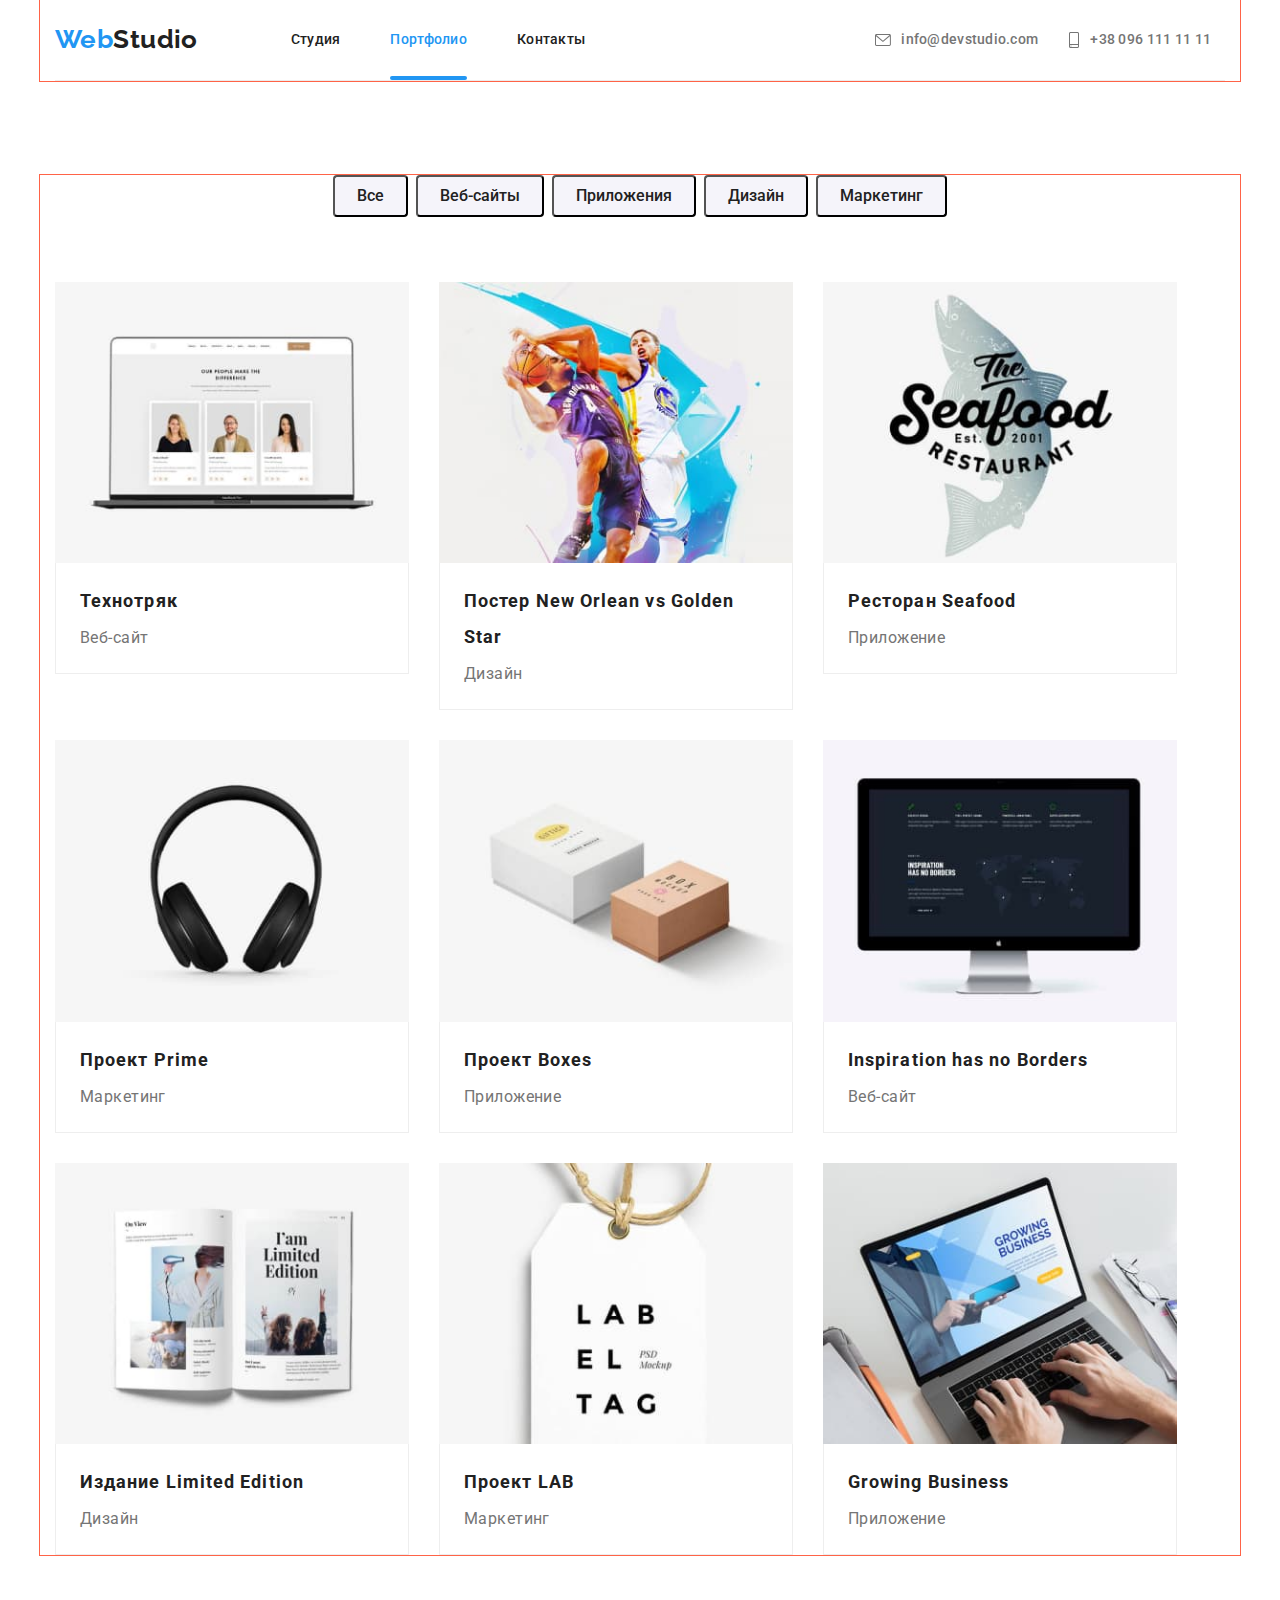
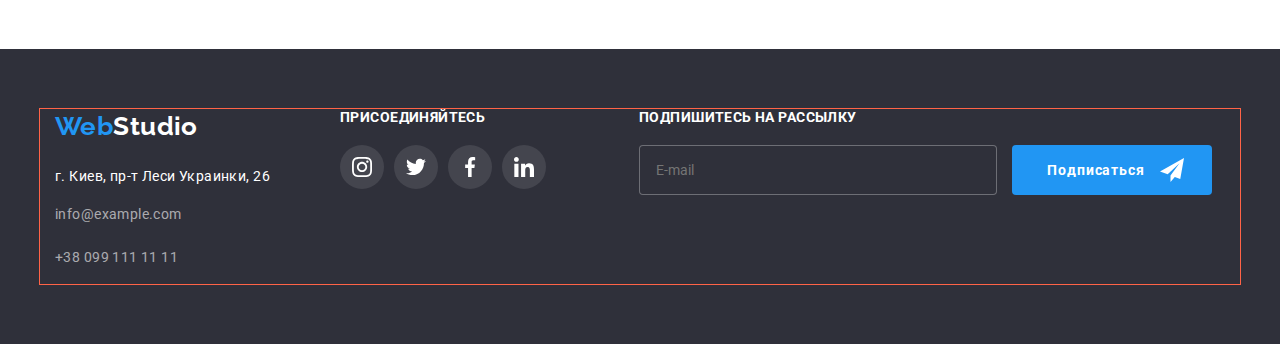
==== commit 0964672f: "portfolio card" ====
--- a/portfolio.html
+++ b/portfolio.html
@@ -33,7 +33,7 @@
              <use class="icon-menu-close" href="./images/symbol-defs.svg#icon-close_menu"></use>
            </svg>
          </button>
-        <div class="menu-nav is-open" data-menu id="menu-nav"> 
+        <div class="menu-nav" data-menu id="menu-nav"> 
           <ul class="site-nav">
             <li class="site-nav__item">
               <a href="./index.html" class="site-nav__link">Студия</a>
@@ -112,7 +112,18 @@
             <li class="portfolio__card">
               <a href="">
                 <div class="portfolio__img">
-                  <img src="./images/portfolio1.jpg" alt="ноутбук" width="370" />
+                  <img
+                  src="./images/portfolio1.jpg"
+                  srcset="
+                    ./images/portfolio_mobile1.jpg 450w,
+                    ./images/portfolio_tablet1.jpg 354w, 
+                    ./images/portfolio1.jpg 370w"
+                  sizes="
+                    (max-width: 767px) 450px,
+                    (max-width: 1199px) 354px,
+                    (max-width: 1600px) 370px"
+                  alt="ноутбук"
+                  />
                   <p class="portfolio__text">
                     Ресурс предлагает комплексные предложения с разным уровнем функционала и
                     сервисов. Все это позволит посетителю получить исчерпывающие сведения о компании
@@ -130,8 +141,16 @@
                 <div class="portfolio__img">
                   <img
                     src="./images/portfolio2.jpg"
+                      srcset="
+                        ./images/portfolio_mobile2.jpg 450w,
+                        ./images/portfolio_tablet2.jpg 354w, 
+                        ./images/portfolio2.jpg 370w"
+                      sizes="
+                        (max-width: 767px) 450px,
+                        (max-width: 1199px) 354px,
+                        (max-width: 1600px) 370px"
                     alt="постер с баскетболистами"
-                    width="370"
+                    
                   />
                   <p class="portfolio__text">
                     Ресурс предлагает комплексные предложения с разным уровнем функционала и
@@ -149,11 +168,17 @@
               <a href="">
                 <div class="portfolio__img">
                   <img
-                   
-                    src="./images/portfolio3.jpg"
+                   src="./images/portfolio3.jpg"
+                    srcset="
+                      ./images/portfolio_mobile3.jpg 450w,
+                      ./images/portfolio_tablet3.jpg 354w, 
+                      ./images/portfolio3.jpg 370w"
+                    sizes="
+                      (max-width: 767px) 450px,
+                      (max-width: 1199px) 354px,
+                      (max-width: 1600px) 370px"
                     alt="логотип ресторана"
-                    width="370"
-                  />
+                                     />
                   <p class="portfolio__text">
                     Ресурс предлагает комплексные предложения с разным уровнем функционала и
                     сервисов. Все это позволит посетителю получить исчерпывающие сведения о компании
@@ -169,7 +194,18 @@
             <li class="portfolio__card">
               <a href="">
                 <div class="portfolio__img">
-                  <img src="./images/portfolio4.jpg" alt="наушники" width="370" />
+                  <img
+                  src="./images/portfolio4.jpg"
+                  srcset="
+                    ./images/portfolio_mobile4.jpg 450w,
+                    ./images/portfolio_tablet4.jpg 354w, 
+                    ./images/portfolio4.jpg 370w"
+                  sizes="
+                    (max-width: 767px) 450px,
+                    (max-width: 1199px) 354px,
+                    (max-width: 1600px) 370px"
+                  alt="наушники"
+                  />
                   <p class="portfolio__text">
                     Ресурс предлагает комплексные предложения с разным уровнем функционала и
                     сервисов. Все это позволит посетителю получить исчерпывающие сведения о компании
@@ -188,8 +224,16 @@
                   <img
                     
                     src="./images/portfolio5.jpg"
+                    srcset="
+                      ./images/portfolio_mobile5.jpg 450w,
+                      ./images/portfolio_tablet5.jpg 354w, 
+                      ./images/portfolio5.jpg 370w"
+                    sizes="
+                      (max-width: 767px) 450px,
+                      (max-width: 1199px) 354px,
+                      (max-width: 1600px) 370px"
                     alt="две коробки"
-                    width="370"
+                   
                   />
                   <p class="portfolio__text">
                     Ресурс предлагает комплексные предложения с разным уровнем функционала и
@@ -206,7 +250,17 @@
             <li class="portfolio__card">
               <a href="">
                 <div class="portfolio__img">
-                  <img src="./images/portfolio6.jpg" alt="монитор" width="370" />
+                  <img
+                  src="./images/portfolio6.jpg"
+                  srcset="
+                    ./images/portfolio_mobile6.jpg 450w,
+                    ./images/portfolio_tablet6.jpg 354w, 
+                    ./images/portfolio6.jpg 370w"
+                  sizes="
+                    (max-width: 767px) 450px,
+                    (max-width: 1199px) 354px,
+                    (max-width: 1600px) 370px"
+                  alt="монитор"/>
                   <p class="portfolio__text">
                     Ресурс предлагает комплексные предложения с разным уровнем функционала и
                     сервисов. Все это позволит посетителю получить исчерпывающие сведения о компании
@@ -222,7 +276,17 @@
             <li class="portfolio__card">
               <a href="">
                 <div class="portfolio__img">
-                  <img src="./images/portfolio7.jpg" alt="книга" width="370" />
+                  <img
+                  src="./images/portfolio7.jpg"
+                  srcset="
+                    ./images/portfolio_mobile7.jpg 450w,
+                    ./images/portfolio_tablet7.jpg 354w, 
+                    ./images/portfolio7.jpg 370w"
+                  sizes="
+                    (max-width: 767px) 450px,
+                    (max-width: 1199px) 354px,
+                    (max-width: 1600px) 370px"
+                   alt="книга"/>
                   <p class="portfolio__text">
                     Ресурс предлагает комплексные предложения с разным уровнем функционала и
                     сервисов. Все это позволит посетителю получить исчерпывающие сведения о компании
@@ -238,7 +302,17 @@
             <li class="portfolio__card">
               <a href="">
                 <div class="portfolio__img">
-                  <img src="./images/portfolio8.jpg" alt="лейба" width="370" />
+                  <img
+                   src="./images/portfolio8.jpg"
+                  srcset="
+                    ./images/portfolio_mobile8.jpg 450w,
+                    ./images/portfolio_tablet8.jpg 354w, 
+                    ./images/portfolio8.jpg 370w"
+                  sizes="
+                    (max-width: 767px) 450px,
+                    (max-width: 1199px) 354px,
+                    (max-width: 1600px) 370px"
+                    alt="лейба"/>
                   <p class="portfolio__text">
                     Ресурс предлагает комплексные предложения с разным уровнем функционала и
                     сервисов. Все это позволит посетителю получить исчерпывающие сведения о компании
@@ -257,8 +331,16 @@
                   <img
                     
                     src="./images/portfolio9.jpg"
+                  srcset="
+                    ./images/portfolio_mobile9.jpg 450w,
+                    ./images/portfolio_tablet9.jpg 354w, 
+                    ./images/portfolio9.jpg 370w"
+                  sizes="
+                    (max-width: 767px) 450px,
+                    (max-width: 1199px) 354px,
+                    (max-width: 1600px) 370px"
                     alt="человек работает на ноутбуке"
-                    width="370"
+                    
                   />
                   <p class="portfolio__text">
                     Ресурс предлагает комплексные предложения с разным уровнем функционала и
@@ -277,12 +359,12 @@
       </section>
     </main>
     <!--Футер-->
-    <section class="footer__nav">
+        <section class="footer__nav">
       <div class="container">
-         <footer class="footer__contact">
-          <div>
+        <footer class="footer__contact">
+          <div class="footer__mobile">
             <div class="logo__footer">
-              <a href="/" class="logo__basic">Web<span class="logo__footer">Studio</span></a>
+              <a href="/" class="logo__basic-footer">Web<span class="logo__footer">Studio</span></a>
             </div>
             <address>
               <ul class="adress__navigator">
@@ -337,8 +419,8 @@
             </ul>
           </div>
           <form action="" class="form-footer" autocomplete="off">
-            <h3 class="social-network__title">ПОДПИШИТЕСЬ НА РАССЫЛКУ</h3>
-            <div>
+            <h3 class="social-network__title-form">ПОДПИШИТЕСЬ НА РАССЫЛКУ</h3>
+            <div class="form-footer__mobile">
               <label>
                 <input
                   class="form-footer__input"
@@ -358,5 +440,6 @@
         </footer>
       </div>
     </section>
+    <script src="./js/menu.js"></script>
   </body>
 </html>
--- a/css/main.min.css
+++ b/css/main.min.css
@@ -1,2 +1,2 @@
-html{-webkit-box-sizing:border-box;box-sizing:border-box}*,*::before,*::after{-webkit-box-sizing:inherit;box-sizing:inherit}body{background-color:#fff;color:#757575;font-family:Roboto, sans-serif;font-size:14px;line-height:1.71;letter-spacing:0.03em;outline:1px solid blue}body.modal-open{overflow:hidden}a{text-decoration:none}img{display:block;max-width:100%}ul{margin:0px;padding:0px;list-style:none}address{font:inherit}.container{position:relative;margin-left:auto;margin-right:auto;padding-left:15px;padding-right:15px;width:480px;outline:1px solid tomato}@media screen and (min-width: 480px){.container{width:480px}}@media screen and (min-width: 768px){.container{width:768px}}@media screen and (min-width: 1200px){.container{width:1200px}}.section__title-none{position:absolute;width:1px;height:1px;margin:-1px;border:0;padding:0;white-space:nowrap;-webkit-clip-path:inset(100%);clip-path:inset(100%);clip:rect(0 0 0 0);overflow:hidden}.section__title{margin-top:0;margin-bottom:30px;color:#212121;font-weight:700;font-size:28px;line-height:1.17;text-align:center}@media screen and (min-width: 1200px){.section__title{margin-bottom:50px;font-weight:700;font-size:36px}}.main-nav{display:block;border-bottom:1px solid #ececec}@media screen and (min-width: 768px){.main-nav{display:-webkit-box;display:-ms-flexbox;display:flex;-webkit-box-align:center;-ms-flex-align:center;align-items:center}}.logo__basic{color:#2196f3;font-family:Raleway, sans-serif;font-weight:700;font-size:24px;line-height:1.17}@media screen and (min-width: 1200px){.logo__basic{font-size:26px}}.logo__header{color:#212121;font-family:Raleway, sans-serif;font-weight:700;font-size:24px;line-height:1.38}@media screen and (min-width: 1200px){.logo__header{font-size:26px}}.menu-nav{display:none;z-index:900;padding:40px 48px}.menu-nav.is-open{display:block}@media screen and (min-width: 768px){.menu-nav.is-open{display:-webkit-box;display:-ms-flexbox;display:flex;padding:0}}@media screen and (max-width: 767px){.menu-nav{position:absolute;top:0%;left:0%;width:100%;background-color:#fff}}@media screen and (min-width: 768px){.menu-nav{display:-webkit-box;display:-ms-flexbox;display:flex;-webkit-box-align:center;-ms-flex-align:center;align-items:center}}.site-nav{font-weight:500;font-size:40px;line-height:1.17;letter-spacing:0.02em;margin-bottom:302px}@media screen and (min-width: 768px){.site-nav{display:-webkit-box;display:-ms-flexbox;display:flex;margin-bottom:0px;margin-left:93px;font-size:14px;line-height:1.14}}.site-nav__item{position:relative}@media screen and (max-width: 767px){.site-nav__item:not(:last-child){margin-bottom:32px}}@media screen and (min-width: 768px){.site-nav__item:not(:last-child){margin-right:50px}}.site-nav__link{display:block;color:#212121;-webkit-transition:color 250ms cubic-bezier(0.4, 0, 0.2, 1);transition:color 250ms cubic-bezier(0.4, 0, 0.2, 1)}@media screen and (min-width: 768px){.site-nav__link{padding-top:32px;padding-bottom:32px}}.site-nav__link:hover,.site-nav__link:focus{color:#2196f3}.site-nav__link--current{color:#2196f3}@media screen and (min-width: 768px){.site-nav__link--current::after{content:'';position:absolute;bottom:0;left:0;display:block;width:100%;height:4px;border-radius:2px;background-color:#2196f3}}.contacts-nav{display:-webkit-box;display:-ms-flexbox;display:flex;font-weight:500;font-size:14px;line-height:1.14;letter-spacing:0.02em}@media screen and (max-width: 767px){.contacts-nav{-webkit-box-orient:vertical;-webkit-box-direction:reverse;-ms-flex-direction:column-reverse;flex-direction:column-reverse;margin-bottom:64px}}@media screen and (min-width: 768px){.contacts-nav{display:-webkit-box;display:-ms-flexbox;display:flex;margin-right:0}}@media screen and (min-width: 768px) and (max-width: 1199px){.contacts-nav{display:-webkit-box;display:-ms-flexbox;display:flex;-webkit-box-orient:vertical;-webkit-box-direction:normal;-ms-flex-direction:column;flex-direction:column;margin-left:65px;font-size:12px}}@media screen and (min-width: 1200px){.contacts-nav{font-size:14px;margin-left:290px}}.contacts-nav__item:not(:last-child){margin-right:30px}@media screen and (max-width: 767px){.contacts-nav__item:not(:first-child){margin-bottom:30px}}.contacts-nav__mail{display:-webkit-box;display:-ms-flexbox;display:flex;color:#757575;font-weight:500;font-size:24px;line-height:1.14;letter-spacing:0.02em;-webkit-transition:color 250ms cubic-bezier(0.4, 0, 0.2, 1);transition:color 250ms cubic-bezier(0.4, 0, 0.2, 1)}@media screen and (min-width: 768px){.contacts-nav__mail{display:-webkit-box;display:-ms-flexbox;display:flex;-webkit-box-align:center;-ms-flex-align:center;align-items:center}}@media screen and (min-width: 768px) and (max-width: 1199px){.contacts-nav__mail{font-size:12px}}@media screen and (min-width: 1200px){.contacts-nav__mail{font-size:14px}}.contacts-nav__mail:hover,.contacts-nav__mail:focus{color:#2196f3}@media screen and (max-width: 767px){.contacts-nav__icon{display:none}}@media screen and (min-width: 768px){.contacts-nav__icon{fill:currentColor;margin-right:10px;-webkit-box-align:center;-ms-flex-align:center;align-items:center;-webkit-transition:fill 250ms cubic-bezier(0.4, 0, 0.2, 1);transition:fill 250ms cubic-bezier(0.4, 0, 0.2, 1)}}.contacts-nav__tel{display:-webkit-box;display:-ms-flexbox;display:flex;-webkit-box-align:center;-ms-flex-align:center;align-items:center;color:#2196f3;font-weight:500;font-size:34px;line-height:1.14;letter-spacing:0.02em;-webkit-transition:color 250ms cubic-bezier(0.4, 0, 0.2, 1);transition:color 250ms cubic-bezier(0.4, 0, 0.2, 1)}@media screen and (min-width: 768px) and (max-width: 1199px){.contacts-nav__tel{font-size:12px}}@media screen and (min-width: 768px){.contacts-nav__tel{color:#757575}}@media screen and (min-width: 1200px){.contacts-nav__tel{font-size:14px}}.contacts-nav__tel:hover,.contacts-nav__tel:focus{color:#2196f3}.mobile-social{display:-webkit-box;display:-ms-flexbox;display:flex;font-weight:500;font-size:16px;text-align:1.22}.mobile-social__title{color:#2196f3}@media screen and (min-width: 768px){.mobile-social{display:none}}.mobile-social__symbol{color:#afb1b8;margin:0 10px}.main-nav{display:block;border-bottom:1px solid #ececec}@media screen and (min-width: 768px){.main-nav{display:-webkit-box;display:-ms-flexbox;display:flex;-webkit-box-align:center;-ms-flex-align:center;align-items:center}}.logo__basic{color:#2196f3;font-family:Raleway, sans-serif;font-weight:700;font-size:24px;line-height:1.17}@media screen and (min-width: 1200px){.logo__basic{font-size:26px}}.logo__header{color:#212121;font-family:Raleway, sans-serif;font-weight:700;font-size:24px;line-height:1.38}@media screen and (min-width: 1200px){.logo__header{font-size:26px}}.menu-nav{display:none;z-index:900;padding:40px 48px}.menu-nav.is-open{display:block}@media screen and (min-width: 768px){.menu-nav.is-open{display:-webkit-box;display:-ms-flexbox;display:flex;padding:0}}@media screen and (max-width: 767px){.menu-nav{position:absolute;top:0%;left:0%;width:100%;background-color:#fff}}@media screen and (min-width: 768px){.menu-nav{display:-webkit-box;display:-ms-flexbox;display:flex;-webkit-box-align:center;-ms-flex-align:center;align-items:center}}.site-nav{font-weight:500;font-size:40px;line-height:1.17;letter-spacing:0.02em;margin-bottom:302px}@media screen and (min-width: 768px){.site-nav{display:-webkit-box;display:-ms-flexbox;display:flex;margin-bottom:0px;margin-left:93px;font-size:14px;line-height:1.14}}.site-nav__item{position:relative}@media screen and (max-width: 767px){.site-nav__item:not(:last-child){margin-bottom:32px}}@media screen and (min-width: 768px){.site-nav__item:not(:last-child){margin-right:50px}}.site-nav__link{display:block;color:#212121;-webkit-transition:color 250ms cubic-bezier(0.4, 0, 0.2, 1);transition:color 250ms cubic-bezier(0.4, 0, 0.2, 1)}@media screen and (min-width: 768px){.site-nav__link{padding-top:32px;padding-bottom:32px}}.site-nav__link:hover,.site-nav__link:focus{color:#2196f3}.site-nav__link--current{color:#2196f3}@media screen and (min-width: 768px){.site-nav__link--current::after{content:'';position:absolute;bottom:0;left:0;display:block;width:100%;height:4px;border-radius:2px;background-color:#2196f3}}.contacts-nav{display:-webkit-box;display:-ms-flexbox;display:flex;font-weight:500;font-size:14px;line-height:1.14;letter-spacing:0.02em}@media screen and (max-width: 767px){.contacts-nav{-webkit-box-orient:vertical;-webkit-box-direction:reverse;-ms-flex-direction:column-reverse;flex-direction:column-reverse;margin-bottom:64px}}@media screen and (min-width: 768px){.contacts-nav{display:-webkit-box;display:-ms-flexbox;display:flex;margin-right:0}}@media screen and (min-width: 768px) and (max-width: 1199px){.contacts-nav{display:-webkit-box;display:-ms-flexbox;display:flex;-webkit-box-orient:vertical;-webkit-box-direction:normal;-ms-flex-direction:column;flex-direction:column;margin-left:65px;font-size:12px}}@media screen and (min-width: 1200px){.contacts-nav{font-size:14px;margin-left:290px}}.contacts-nav__item:not(:last-child){margin-right:30px}@media screen and (max-width: 767px){.contacts-nav__item:not(:first-child){margin-bottom:30px}}.contacts-nav__mail{display:-webkit-box;display:-ms-flexbox;display:flex;color:#757575;font-weight:500;font-size:24px;line-height:1.14;letter-spacing:0.02em;-webkit-transition:color 250ms cubic-bezier(0.4, 0, 0.2, 1);transition:color 250ms cubic-bezier(0.4, 0, 0.2, 1)}@media screen and (min-width: 768px){.contacts-nav__mail{display:-webkit-box;display:-ms-flexbox;display:flex;-webkit-box-align:center;-ms-flex-align:center;align-items:center}}@media screen and (min-width: 768px) and (max-width: 1199px){.contacts-nav__mail{font-size:12px}}@media screen and (min-width: 1200px){.contacts-nav__mail{font-size:14px}}.contacts-nav__mail:hover,.contacts-nav__mail:focus{color:#2196f3}@media screen and (max-width: 767px){.contacts-nav__icon{display:none}}@media screen and (min-width: 768px){.contacts-nav__icon{fill:currentColor;margin-right:10px;-webkit-box-align:center;-ms-flex-align:center;align-items:center;-webkit-transition:fill 250ms cubic-bezier(0.4, 0, 0.2, 1);transition:fill 250ms cubic-bezier(0.4, 0, 0.2, 1)}}.contacts-nav__tel{display:-webkit-box;display:-ms-flexbox;display:flex;-webkit-box-align:center;-ms-flex-align:center;align-items:center;color:#2196f3;font-weight:500;font-size:34px;line-height:1.14;letter-spacing:0.02em;-webkit-transition:color 250ms cubic-bezier(0.4, 0, 0.2, 1);transition:color 250ms cubic-bezier(0.4, 0, 0.2, 1)}@media screen and (min-width: 768px) and (max-width: 1199px){.contacts-nav__tel{font-size:12px}}@media screen and (min-width: 768px){.contacts-nav__tel{color:#757575}}@media screen and (min-width: 1200px){.contacts-nav__tel{font-size:14px}}.contacts-nav__tel:hover,.contacts-nav__tel:focus{color:#2196f3}.mobile-social{display:-webkit-box;display:-ms-flexbox;display:flex;font-weight:500;font-size:16px;text-align:1.22}.mobile-social__title{color:#2196f3}@media screen and (min-width: 768px){.mobile-social{display:none}}.mobile-social__symbol{color:#afb1b8;margin:0 10px}.hero{text-align:center;padding-top:118px;padding-bottom:118px;max-width:1600px;height:400px;background-image:-webkit-gradient(linear, left top, right top, from(rgba(47,48,58,0.4)), to(rgba(0,0,0,0.5))),url(../images/hero.jpg);background-image:linear-gradient(to right, rgba(47,48,58,0.4), rgba(0,0,0,0.5)),url(../images/hero.jpg);margin:0 auto}@media screen and (min-width: 1200px){.hero{padding-top:200px;padding-bottom:200px;height:600px}}.hero__title{margin-top:0;margin-bottom:30px;color:#fff;font-weight:900;font-size:26px;line-height:1.62;letter-spacing:0.06em}@media screen and (min-width: 1200px){.hero__title{font-size:44px;line-height:1.36}}.hero__button{display:inline-block;border-radius:4px;border:#2196f3;-webkit-box-shadow:0px 4px 4px rgba(0,0,0,0.15);box-shadow:0px 4px 4px rgba(0,0,0,0.15);padding:10px 32px;color:#fff;background-color:#2196f3;font-family:Roboto;font-weight:700;font-size:16px;line-height:1.88;text-align:center}.modal{display:inline-block;position:fixed;top:0;left:0;width:100%;height:100%;padding:93px 15px 94px 15px;z-index:999;background-color:rgba(0,0,0,0.2);opacity:1}@media screen and (min-width: 768px){.modal{padding:0;visibility:visible;-webkit-transition:opacity 250ms cubic-bezier(0.4, 0, 0.2, 1),visibility 250ms cubic-bezier(0.4, 0, 0.2, 1);transition:opacity 250ms cubic-bezier(0.4, 0, 0.2, 1),visibility 250ms cubic-bezier(0.4, 0, 0.2, 1)}}.modal__is-hidden{opacity:0;visibility:hidden;pointer-events:none}.modal__dialog{position:relative;max-width:450px;height:609px;padding:40px;background-color:#fff;overflow-y:scroll}@media screen and (min-width: 768px){.modal__dialog{top:50%;left:50%;width:528px;height:581px;-webkit-transform:translate(-50%, -50%) scale(1);transform:translate(-50%, -50%) scale(1);-webkit-transition:-webkit-transform 250ms cubic-bezier(0.4, 0, 0.2, 1);transition:-webkit-transform 250ms cubic-bezier(0.4, 0, 0.2, 1);transition:transform 250ms cubic-bezier(0.4, 0, 0.2, 1);transition:transform 250ms cubic-bezier(0.4, 0, 0.2, 1), -webkit-transform 250ms cubic-bezier(0.4, 0, 0.2, 1)}.modal__is-hidden .modal__dialog{-webkit-transform:translate(-50%, -50%) scale(0);transform:translate(-50%, -50%) scale(0)}}.modal__icon-close{position:absolute;top:8px;right:8px;padding:0;margin:0;border:none;width:30px;height:30px;border:1px solid rgba(0,0,0,0.1);border-radius:50%;background:none;-webkit-transition:fill 250ms cubic-bezier(0.4, 0, 0.2, 1);transition:fill 250ms cubic-bezier(0.4, 0, 0.2, 1)}.modal__icon-close:focus,.modal__icon-close:hover{fill:#2196f3}.modal__icon{position:absolute;top:5px;right:5px;background-color:#fff}.modal__title{font-weight:700;font-size:20px;line-height:1.5;letter-spacing:0.03em;margin:0 0 10px 0;color:#212121;text-align:center}@media screen and (min-width: 1200px){.modal__title{line-height:1.172}}.modal__form{margin:0;padding:0}.modal__field{margin-bottom:8px}.modal__label{display:block;text-align:left;margin:0;padding:0;font-size:12px}.modal__input{position:relative}.modal__input:focus-within>.modal__input-icon{border:1px solid #2196f3}.modal__pic{position:absolute;display:inline-block;top:50%;left:12px;-webkit-transform:translateY(-50%);transform:translateY(-50%)}.modal__input-icon{width:100%;height:40px;padding-left:42px;border:1px solid rgba(33,33,33,0.2);border-radius:4px;-webkit-transition:fill 250ms cubic-bezier(0.4, 0, 0.2, 1);transition:fill 250ms cubic-bezier(0.4, 0, 0.2, 1);outline:none}.modal__input:focus-within>.modal__input-icon{border:1px solid #2196f3}.modal__input-icon:focus+.modal__input-pic{fill:#2196f3}.modal__textarea{width:100%;padding:12px 16px;margin-bottom:16px;outline:none;resize:none;border:1px solid rgba(33,33,33,0.2);border-radius:4px;height:120px;font-size:12px;line-height:1.16;letter-spacing:0.01em}.modal__label:focus-within>.modal__textarea{border:1px solid #2196f3}.modal__textarea:focus{border:1px solid #2196f3}.modal__checkbox{margin-bottom:25px;font-size:12px;font-weight:400;line-height:1.17}@media screen and (min-width: 768px){.modal__checkbox{font-size:14px;line-height:1.71}}.modal__checkbox-label{display:-webkit-box;display:-ms-flexbox;display:flex;-webkit-box-align:center;-ms-flex-align:center;align-items:center;-webkit-box-pack:center;-ms-flex-pack:center;justify-content:center}.modal__checkbox-input{position:absolute;width:1px;height:1px;margin:-1px;border:0;padding:0;white-space:nowrap;-webkit-clip-path:inset(100%);clip-path:inset(100%);clip:rect(0 0 0 0);overflow:hidden}.modal__checkbox-mark{display:inline-block;margin-right:8px;width:16px;height:15px;border:2px solid #212121;border-radius:4px}.modal__checkbox-input:checked+.modal__checkbox-mark{background-color:#2196f3;background-image:url(../images/icon-check.svg);background-repeat:no-repeat;background-position:center;background-size:contain;border-color:#2196f3;background-origin:border-box}.modal__link{color:#2196f3;text-decoration:underline;padding-left:2px}.modal__button{width:200px;height:50px;-webkit-transition:background-color 250ms cubic-bezier(0.4, 0, 0.2, 1);transition:background-color 250ms cubic-bezier(0.4, 0, 0.2, 1)}.modal__button:focus{background-color:#188ce8}.plus__section{padding-top:60px;padding-bottom:60px}@media screen and (min-width: 1200px){.plus__section{padding-top:94px;padding-bottom:93px}}.plus__text{margin-top:0;margin-bottom:0}.plus__item{display:block}@media screen and (min-width: 768px){.plus__item{display:-webkit-box;display:-ms-flexbox;display:flex;-ms-flex-wrap:wrap;flex-wrap:wrap}}.plus__list{max-width:450px;margin-bottom:30px;width:100%}@media screen and (min-width: 768px){.plus__list{width:354px}.plus__list:not(:nth-child(2n)){margin-right:30px}}@media screen and (min-width: 1200px){.plus__list{width:270px}.plus__list:not(:last-child){margin-right:30px}}.plus__icon{display:-webkit-box;display:-ms-flexbox;display:flex;-webkit-box-align:center;-ms-flex-align:center;align-items:center;-webkit-box-pack:center;-ms-flex-pack:center;justify-content:center;width:100%;height:120px;margin-bottom:30px;background-color:#f5f4fa}.plus__title{color:#212121;font-weight:700;font-size:14px;line-height:1.14;text-align:center;margin-top:0;margin-bottom:10px}@media screen and (min-width: 768px){.plus__title{text-align:left}}.work__section{padding-bottom:94px}@media screen and (max-width: 1200px){.work__section{display:none}}.work__list{display:-webkit-box;display:-ms-flexbox;display:flex}.work__item:not(:last-child){margin-right:30px}.work__img{position:relative}.work__title{position:absolute;display:-webkit-box;display:-ms-flexbox;display:flex;-webkit-box-pack:center;-ms-flex-pack:center;justify-content:center;-webkit-box-align:center;-ms-flex-align:center;align-items:center;margin:0;padding:0;bottom:0;left:0;width:100%;height:70px;font-weight:700;font-size:14px;line-height:1.17;letter-spacing:0.03em;background-color:rgba(47,48,58,0.8);color:#fff}.team__section{padding-top:60px;padding-bottom:60px;background-color:#f5f4fa}@media screen and (min-width: 1200px){.team__section{padding-top:94px;padding-bottom:94px}}.team__main{display:block;margin-bottom:-30px}@media screen and (min-width: 768px){.team__main{display:-webkit-box;display:-ms-flexbox;display:flex;-ms-flex-wrap:wrap;flex-wrap:wrap}}.team__item{max-width:450px;width:100%;margin-bottom:30px}@media screen and (min-width: 768px){.team__item{width:354px}.team__item:nth-child(odd){margin-right:30px}}@media screen and (min-width: 1200px){.team__item{width:calc((100% - 3 * 30px) / 4);-webkit-box-shadow:0px 1px 3px rgba(0,0,0,0.12),0px 1px 1px rgba(0,0,0,0.14),0px 2px 1px rgba(0,0,0,0.2);box-shadow:0px 1px 3px rgba(0,0,0,0.12),0px 1px 1px rgba(0,0,0,0.14),0px 2px 1px rgba(0,0,0,0.2)}.team__item:nth-child(odd){margin-right:0}.team__item:not(:last-child){margin-right:30px}}.team__card{padding-top:30px;padding-bottom:24px;background-color:#fff}@media screen and (min-width: 1200px){.team__card{padding-bottom:30px}}.team__title{margin-top:0;margin-bottom:10px;text-align:center;color:#212121;font-weight:500;font-size:16px;line-height:1.17}.team__text{margin-top:0;margin-bottom:16px;text-align:center;font-weight:400;font-size:16px;line-height:1.17}.team__icon{display:-webkit-box;display:-ms-flexbox;display:flex;-webkit-box-pack:justify;-ms-flex-pack:justify;justify-content:space-between;padding-left:122px;padding-right:122px;list-style:none;width:100%;outline:1px solid red}@media screen and (min-width: 768px){.team__icon{padding-left:74px;padding-right:74px}}@media screen and (min-width: 1200px){.team__icon{padding-left:32px;padding-right:32px}}.team__social{display:-webkit-box;display:-ms-flexbox;display:flex;-webkit-box-align:center;-ms-flex-align:center;align-items:center;-webkit-box-pack:center;-ms-flex-pack:center;justify-content:center;width:44px;height:44px;fill:#afb1b8;background:#fff;-webkit-transition:fill 250ms cubic-bezier(0.4, 0, 0.2, 1),background-color 250ms cubic-bezier(0.4, 0, 0.2, 1),border-radius 250ms cubic-bezier(0.4, 0, 0.2, 1);transition:fill 250ms cubic-bezier(0.4, 0, 0.2, 1),background-color 250ms cubic-bezier(0.4, 0, 0.2, 1),border-radius 250ms cubic-bezier(0.4, 0, 0.2, 1)}.team__social:hover,.team__social:focus{fill:#fff;background-color:#2196f3;border-radius:50%}.clients{padding-top:60px;padding-bottom:60px}@media screen and (min-width: 1200px){.clients{padding-top:94px;padding-bottom:94px}}.clients__title{display:-webkit-box;display:-ms-flexbox;display:flex;-ms-flex-wrap:wrap;flex-wrap:wrap;margin-bottom:-30px}@media screen and (min-width: 1200px){.clients__title{-webkit-box-pack:justify;-ms-flex-pack:justify;justify-content:space-between}}.clients__card{display:-webkit-inline-box;display:-ms-inline-flexbox;display:inline-flex;-webkit-box-pack:justify;-ms-flex-pack:justify;justify-content:space-between;padding:0;margin-bottom:30px}.clients__card:nth-child(odd){margin-right:30px}@media screen and (min-width: 768px){.clients__card:nth-child(odd){margin-right:0}.clients__card:not(:nth-child(3n)){margin-right:30px}}@media screen and (min-width: 1200px){.clients__card:not(:nth-child(3n)){margin-right:0}.clients__card:not(:last-child){margin-right:30px}}.clients__log{display:-webkit-box;display:-ms-flexbox;display:flex;-webkit-box-align:center;-ms-flex-align:center;align-items:center;-webkit-box-pack:center;-ms-flex-pack:center;justify-content:center;width:210px;height:92px;border:1px solid #afb1b8;border-radius:2px;fill:#afb1b8;-webkit-transition:fill 250ms cubic-bezier(0.4, 0, 0.2, 1),border 250ms cubic-bezier(0.4, 0, 0.2, 1);transition:fill 250ms cubic-bezier(0.4, 0, 0.2, 1),border 250ms cubic-bezier(0.4, 0, 0.2, 1)}.clients__log:hover,.clients__log:focus{fill:#2196f3;border:1px solid #2196f3}@media screen and (min-width: 768px){.clients__log{width:226px}}@media screen and (min-width: 1200px){.clients__log{width:170px;margin-bottom:0}}.footer__nav{background-color:#2f303a;padding-top:60px;padding-bottom:60px}.footer__contact{display:block}@media screen and (min-width: 768px){.footer__contact{display:-webkit-inline-box;display:-ms-inline-flexbox;display:inline-flex}}.footer__mobile{margin:0 auto}.logo__footer{color:#fff;font-family:Raleway, sans-serif;font-weight:700;font-size:26px;line-height:1.38;padding-bottom:20px}.adress__navigator{margin-left:auto;margin-right:auto}@media screen and (min-width: 1200px){.adress__navigator{padding-right:70px}}.adress__nav{padding-bottom:9px}.adress__map{color:#fff;font-weight:400;font-size:14px;line-height:1.71;letter-spacing:0.03em}.adress__mail{color:rgba(255,255,255,0.6);font-weight:400;font-size:14px;line-height:2.42;letter-spacing:0.03em}.adress__tel{color:rgba(255,255,255,0.6);font-weight:400;font-size:14px;line-height:2.42;letter-spacing:0.03em}.social-network__title{color:#fff;font-weight:700;font-size:14px;line-height:1.17;padding-bottom:20px;margin:0;padding-top:0}.social-network__icon{display:-webkit-inline-box;display:-ms-inline-flexbox;display:inline-flex}.social-network__list:not(:last-child){margin-right:10px}.social-network__link{width:44px;height:44px;background-color:rgba(255,255,255,0.1);border-radius:50%;display:-webkit-box;display:-ms-flexbox;display:flex;-webkit-box-align:center;-ms-flex-align:center;align-items:center;-webkit-box-pack:center;-ms-flex-pack:center;justify-content:center;-webkit-transition:background-color 250ms cubic-bezier(0.4, 0, 0.2, 1);transition:background-color 250ms cubic-bezier(0.4, 0, 0.2, 1)}.social-network__link:hover,.social-network__link:focus{background-color:#2196f3}.social-network__link--color{fill:#fff}.form-footer{margin-left:93px}.form-footer__input{display:-webkit-inline-box;display:-ms-inline-flexbox;display:inline-flex;border:1px solid rgba(255,255,255,0.3);width:358px;height:50px;border-radius:4px;padding-left:16px;background-color:#2f303a;color:rgba(255,255,255,0.6)}.form-footer__button{width:12.5rem;height:3.125rem;margin-left:12px;padding-right:62px;padding-left:29px;position:relative;background-color:#2196f3;border-radius:0.25rem;border:#2196f3;color:#fff;font-weight:16px;font-weight:700;line-height:1.875;letter-spacing:0.06em}.form-footer__icon{position:absolute;top:50%;right:28px;fill:#fff;-webkit-box-align:center;-ms-flex-align:center;align-items:center;-webkit-transform:translateY(-50%);transform:translateY(-50%)}.portfolio-main{padding:94px 0}.button-navigation{display:-webkit-box;display:-ms-flexbox;display:flex;-webkit-box-pack:center;-ms-flex-pack:center;justify-content:center;margin-bottom:50px}.button-navigation__list:not(:last-child){margin-right:8px}@media screen and (max-width: 767px){.button-navigation{-webkit-box-pack:left;-ms-flex-pack:left;justify-content:left;-ms-flex-wrap:wrap;flex-wrap:wrap}}.button-navigation__list:not(:nth-last-child(-n+2)){margin-bottom:15px}.button-navigation__filter{font-family:Roboto, sans-serif;font-weight:500;font-size:16px;line-height:1.62;text-align:center;border-radius:4px;padding:6px 22px 6px 22px;color:#212121;background-color:#f5f4fa;-webkit-transition:color 250ms cubic-bezier(0.4, 0, 0.2, 1),background-color 250ms cubic-bezier(0.4, 0, 0.2, 1);transition:color 250ms cubic-bezier(0.4, 0, 0.2, 1),background-color 250ms cubic-bezier(0.4, 0, 0.2, 1)}.button-navigation__filter:hover,.button-navigation__filter:focus{color:#fff;background-color:#2196f3}.portfolio{display:block}@media screen and (min-width: 768px){.portfolio{display:-webkit-box;display:-ms-flexbox;display:flex;-ms-flex-wrap:wrap;flex-wrap:wrap}}@media screen and (max-width: 1199px){.portfolio{margin-bottom:-30px}}.portfolio__card:hover,.portfolio__card:focus{-webkit-box-shadow:0px 1px 1px rgba(0,0,0,0.12),0px 4px 4px rgba(0,0,0,0.06),1px 4px 6px rgba(0,0,0,0.16);box-shadow:0px 1px 1px rgba(0,0,0,0.12),0px 4px 4px rgba(0,0,0,0.06),1px 4px 6px rgba(0,0,0,0.16)}@media screen and (max-width: 1199px){.portfolio__card{margin-bottom:30px}}@media screen and (min-width: 480px){.portfolio__card{max-width:450px}}@media screen and (min-width: 768px){.portfolio__card{max-width:354px}.portfolio__card:nth-child(odd){margin-right:30px}}@media screen and (min-width: 1200px){.portfolio__card:not(:nth-child(3n)){width:calc((100% - 60px) / 3);margin-right:30px}.portfolio__card:not(:nth-last-child(-n+3)){margin-bottom:30px;-webkit-transition:-webkit-box-shadow 250ms cubic-bezier(0.4, 0, 0.2, 1);transition:-webkit-box-shadow 250ms cubic-bezier(0.4, 0, 0.2, 1);transition:box-shadow 250ms cubic-bezier(0.4, 0, 0.2, 1);transition:box-shadow 250ms cubic-bezier(0.4, 0, 0.2, 1), -webkit-box-shadow 250ms cubic-bezier(0.4, 0, 0.2, 1)}}.portfolio__img{position:relative;overflow:hidden}.portfolio__img::before{display:block;content:'';position:absolute;top:0;left:0;width:100%;height:100%;background-color:rgba(33,150,243,0.9);opacity:0;-webkit-transform:translateY(100%);transform:translateY(100%);-webkit-transition:-webkit-transform 250ms cubic-bezier(0.4, 0, 0.2, 1);transition:-webkit-transform 250ms cubic-bezier(0.4, 0, 0.2, 1);transition:transform 250ms cubic-bezier(0.4, 0, 0.2, 1);transition:transform 250ms cubic-bezier(0.4, 0, 0.2, 1), -webkit-transform 250ms cubic-bezier(0.4, 0, 0.2, 1)}.portfolio__card:hover .portfolio__img::before{-webkit-transform:translateY(0);transform:translateY(0);opacity:1}.portfolio__text{position:absolute;top:0;left:0;margin:0;padding:62px 24px;font-weight:400;font-size:18px;line-height:1.55;letter-spacing:0.03em;color:#fff;opacity:0;-webkit-transform:translateY(100%);transform:translateY(100%);-webkit-transition:-webkit-transform 250ms cubic-bezier(0.4, 0, 0.2, 1);transition:-webkit-transform 250ms cubic-bezier(0.4, 0, 0.2, 1);transition:transform 250ms cubic-bezier(0.4, 0, 0.2, 1);transition:transform 250ms cubic-bezier(0.4, 0, 0.2, 1), -webkit-transform 250ms cubic-bezier(0.4, 0, 0.2, 1)}.portfolio__card:hover .portfolio__text{opacity:1;-webkit-transform:translateY(0);transform:translateY(0)}.portfolio__title{margin-bottom:4px;margin-top:0;color:#212121;font-weight:700;font-size:17px;line-height:2;letter-spacing:0.06em}.portfolio__desc{margin:0;font-family:Roboto, sans-serif;font-weight:400;font-size:16px;line-height:1.88;color:#757575}.portfolio__nav{padding:20px 24px 20px 24px;border-left:1px solid #eeeeee;border-right:1px solid #eeeeee;border-bottom:1px solid #eeeeee}.button-menu{position:absolute;top:0;right:0;border:none;background-color:transparent;z-index:950}.button-menu.is-open .icon-menu-close{display:block}.button-menu.is-open .icon-menu{display:none}@media screen and (min-width: 768px){.button-menu{display:none}}.button-menu:hover .icon-menu-close,.button-menu:focus .icon-menu-close{fill:#2196f3}.button-menu:hover .icon-menu,.button-menu:focus .icon-menu{fill:#2196f3}.button-menu .icon-menu-close{display:none}
+html{-webkit-box-sizing:border-box;box-sizing:border-box}*,*::before,*::after{-webkit-box-sizing:inherit;box-sizing:inherit}body{background-color:#fff;color:#757575;font-family:Roboto, sans-serif;font-size:14px;line-height:1.71;letter-spacing:0.03em;outline:1px solid blue}body.modal-open{overflow:hidden}a{text-decoration:none}img{display:block;max-width:100%;height:auto}ul{margin:0px;padding:0px;list-style:none}address{font:inherit}.container{position:relative;margin-left:auto;margin-right:auto;padding-left:15px;padding-right:15px;width:480px;outline:1px solid tomato}@media screen and (min-width: 480px){.container{width:480px}}@media screen and (min-width: 768px){.container{width:768px}}@media screen and (min-width: 1200px){.container{width:1200px}}.section__title-none{position:absolute;width:1px;height:1px;margin:-1px;border:0;padding:0;white-space:nowrap;-webkit-clip-path:inset(100%);clip-path:inset(100%);clip:rect(0 0 0 0);overflow:hidden}.section__title{margin-top:0;margin-bottom:30px;color:#212121;font-weight:700;font-size:28px;line-height:1.17;text-align:center}@media screen and (min-width: 1200px){.section__title{margin-bottom:50px;font-weight:700;font-size:36px}}.main-nav{display:block;border-bottom:1px solid #ececec}@media screen and (min-width: 768px){.main-nav{display:-webkit-box;display:-ms-flexbox;display:flex;-webkit-box-align:center;-ms-flex-align:center;align-items:center}}.logo__basic{color:#2196f3;font-family:Raleway, sans-serif;font-weight:700;font-size:24px;line-height:1.17}@media screen and (min-width: 1200px){.logo__basic{font-size:26px}}.logo__header{color:#212121;font-family:Raleway, sans-serif;font-weight:700;font-size:24px;line-height:1.38}@media screen and (min-width: 1200px){.logo__header{font-size:26px}}.menu-nav{display:none;z-index:900}.menu-nav.is-open{display:block}@media screen and (max-width: 767px){.menu-nav{position:absolute;padding:40px 48px;top:0%;left:0%;width:100%;background-color:#fff}}@media screen and (min-width: 768px){.menu-nav{display:-webkit-box;display:-ms-flexbox;display:flex;-webkit-box-align:center;-ms-flex-align:center;align-items:center}}.site-nav{font-weight:500;font-size:40px;line-height:1.17;letter-spacing:0.02em;margin-bottom:302px}@media screen and (min-width: 768px){.site-nav{display:-webkit-box;display:-ms-flexbox;display:flex;margin-bottom:0px;margin-left:93px;font-size:14px;line-height:1.14}}.site-nav__item{position:relative}@media screen and (max-width: 767px){.site-nav__item:not(:last-child){margin-bottom:32px}}@media screen and (min-width: 768px){.site-nav__item:not(:last-child){margin-right:50px}}.site-nav__link{display:block;color:#212121;-webkit-transition:color 250ms cubic-bezier(0.4, 0, 0.2, 1);transition:color 250ms cubic-bezier(0.4, 0, 0.2, 1)}@media screen and (min-width: 768px){.site-nav__link{padding-top:32px;padding-bottom:32px}}.site-nav__link:hover,.site-nav__link:focus{color:#2196f3}.site-nav__link--current{color:#2196f3}@media screen and (min-width: 768px){.site-nav__link--current::after{content:'';position:absolute;bottom:0;left:0;display:block;width:100%;height:4px;border-radius:2px;background-color:#2196f3}}.contacts-nav{display:-webkit-box;display:-ms-flexbox;display:flex;font-weight:500;font-size:14px;line-height:1.14;letter-spacing:0.02em}@media screen and (max-width: 767px){.contacts-nav{-webkit-box-orient:vertical;-webkit-box-direction:reverse;-ms-flex-direction:column-reverse;flex-direction:column-reverse;margin-bottom:64px}}@media screen and (min-width: 768px){.contacts-nav{display:-webkit-box;display:-ms-flexbox;display:flex;margin-right:0}}@media screen and (min-width: 768px) and (max-width: 1199px){.contacts-nav{display:-webkit-box;display:-ms-flexbox;display:flex;-webkit-box-orient:vertical;-webkit-box-direction:normal;-ms-flex-direction:column;flex-direction:column;margin-left:65px;font-size:12px}}@media screen and (min-width: 1200px){.contacts-nav{font-size:14px;margin-left:290px}}.contacts-nav__item:not(:last-child){margin-right:30px}@media screen and (max-width: 767px){.contacts-nav__item:not(:first-child){margin-bottom:30px}}.contacts-nav__mail{display:-webkit-box;display:-ms-flexbox;display:flex;color:#757575;font-weight:500;font-size:24px;line-height:1.14;letter-spacing:0.02em;-webkit-transition:color 250ms cubic-bezier(0.4, 0, 0.2, 1);transition:color 250ms cubic-bezier(0.4, 0, 0.2, 1)}@media screen and (min-width: 768px){.contacts-nav__mail{display:-webkit-box;display:-ms-flexbox;display:flex;-webkit-box-align:center;-ms-flex-align:center;align-items:center}}@media screen and (min-width: 768px) and (max-width: 1199px){.contacts-nav__mail{font-size:12px}}@media screen and (min-width: 1200px){.contacts-nav__mail{font-size:14px}}.contacts-nav__mail:hover,.contacts-nav__mail:focus{color:#2196f3}@media screen and (max-width: 767px){.contacts-nav__icon{display:none}}@media screen and (min-width: 768px){.contacts-nav__icon{fill:currentColor;margin-right:10px;-webkit-box-align:center;-ms-flex-align:center;align-items:center;-webkit-transition:fill 250ms cubic-bezier(0.4, 0, 0.2, 1);transition:fill 250ms cubic-bezier(0.4, 0, 0.2, 1)}}.contacts-nav__tel{display:-webkit-box;display:-ms-flexbox;display:flex;-webkit-box-align:center;-ms-flex-align:center;align-items:center;color:#2196f3;font-weight:500;font-size:34px;line-height:1.14;letter-spacing:0.02em;-webkit-transition:color 250ms cubic-bezier(0.4, 0, 0.2, 1);transition:color 250ms cubic-bezier(0.4, 0, 0.2, 1)}@media screen and (min-width: 768px) and (max-width: 1199px){.contacts-nav__tel{font-size:12px}}@media screen and (min-width: 768px){.contacts-nav__tel{color:#757575}}@media screen and (min-width: 1200px){.contacts-nav__tel{font-size:14px}}.contacts-nav__tel:hover,.contacts-nav__tel:focus{color:#2196f3}.mobile-social{display:-webkit-box;display:-ms-flexbox;display:flex;font-weight:500;font-size:16px;text-align:1.22}.mobile-social__title{color:#2196f3}@media screen and (min-width: 768px){.mobile-social{display:none}}.mobile-social__symbol{color:#afb1b8;margin:0 10px}.main-nav{display:block;border-bottom:1px solid #ececec}@media screen and (min-width: 768px){.main-nav{display:-webkit-box;display:-ms-flexbox;display:flex;-webkit-box-align:center;-ms-flex-align:center;align-items:center}}.logo__basic{color:#2196f3;font-family:Raleway, sans-serif;font-weight:700;font-size:24px;line-height:1.17}@media screen and (min-width: 1200px){.logo__basic{font-size:26px}}.logo__header{color:#212121;font-family:Raleway, sans-serif;font-weight:700;font-size:24px;line-height:1.38}@media screen and (min-width: 1200px){.logo__header{font-size:26px}}.menu-nav{display:none;z-index:900}.menu-nav.is-open{display:block}@media screen and (max-width: 767px){.menu-nav{position:absolute;padding:40px 48px;top:0%;left:0%;width:100%;background-color:#fff}}@media screen and (min-width: 768px){.menu-nav{display:-webkit-box;display:-ms-flexbox;display:flex;-webkit-box-align:center;-ms-flex-align:center;align-items:center}}.site-nav{font-weight:500;font-size:40px;line-height:1.17;letter-spacing:0.02em;margin-bottom:302px}@media screen and (min-width: 768px){.site-nav{display:-webkit-box;display:-ms-flexbox;display:flex;margin-bottom:0px;margin-left:93px;font-size:14px;line-height:1.14}}.site-nav__item{position:relative}@media screen and (max-width: 767px){.site-nav__item:not(:last-child){margin-bottom:32px}}@media screen and (min-width: 768px){.site-nav__item:not(:last-child){margin-right:50px}}.site-nav__link{display:block;color:#212121;-webkit-transition:color 250ms cubic-bezier(0.4, 0, 0.2, 1);transition:color 250ms cubic-bezier(0.4, 0, 0.2, 1)}@media screen and (min-width: 768px){.site-nav__link{padding-top:32px;padding-bottom:32px}}.site-nav__link:hover,.site-nav__link:focus{color:#2196f3}.site-nav__link--current{color:#2196f3}@media screen and (min-width: 768px){.site-nav__link--current::after{content:'';position:absolute;bottom:0;left:0;display:block;width:100%;height:4px;border-radius:2px;background-color:#2196f3}}.contacts-nav{display:-webkit-box;display:-ms-flexbox;display:flex;font-weight:500;font-size:14px;line-height:1.14;letter-spacing:0.02em}@media screen and (max-width: 767px){.contacts-nav{-webkit-box-orient:vertical;-webkit-box-direction:reverse;-ms-flex-direction:column-reverse;flex-direction:column-reverse;margin-bottom:64px}}@media screen and (min-width: 768px){.contacts-nav{display:-webkit-box;display:-ms-flexbox;display:flex;margin-right:0}}@media screen and (min-width: 768px) and (max-width: 1199px){.contacts-nav{display:-webkit-box;display:-ms-flexbox;display:flex;-webkit-box-orient:vertical;-webkit-box-direction:normal;-ms-flex-direction:column;flex-direction:column;margin-left:65px;font-size:12px}}@media screen and (min-width: 1200px){.contacts-nav{font-size:14px;margin-left:290px}}.contacts-nav__item:not(:last-child){margin-right:30px}@media screen and (max-width: 767px){.contacts-nav__item:not(:first-child){margin-bottom:30px}}.contacts-nav__mail{display:-webkit-box;display:-ms-flexbox;display:flex;color:#757575;font-weight:500;font-size:24px;line-height:1.14;letter-spacing:0.02em;-webkit-transition:color 250ms cubic-bezier(0.4, 0, 0.2, 1);transition:color 250ms cubic-bezier(0.4, 0, 0.2, 1)}@media screen and (min-width: 768px){.contacts-nav__mail{display:-webkit-box;display:-ms-flexbox;display:flex;-webkit-box-align:center;-ms-flex-align:center;align-items:center}}@media screen and (min-width: 768px) and (max-width: 1199px){.contacts-nav__mail{font-size:12px}}@media screen and (min-width: 1200px){.contacts-nav__mail{font-size:14px}}.contacts-nav__mail:hover,.contacts-nav__mail:focus{color:#2196f3}@media screen and (max-width: 767px){.contacts-nav__icon{display:none}}@media screen and (min-width: 768px){.contacts-nav__icon{fill:currentColor;margin-right:10px;-webkit-box-align:center;-ms-flex-align:center;align-items:center;-webkit-transition:fill 250ms cubic-bezier(0.4, 0, 0.2, 1);transition:fill 250ms cubic-bezier(0.4, 0, 0.2, 1)}}.contacts-nav__tel{display:-webkit-box;display:-ms-flexbox;display:flex;-webkit-box-align:center;-ms-flex-align:center;align-items:center;color:#2196f3;font-weight:500;font-size:34px;line-height:1.14;letter-spacing:0.02em;-webkit-transition:color 250ms cubic-bezier(0.4, 0, 0.2, 1);transition:color 250ms cubic-bezier(0.4, 0, 0.2, 1)}@media screen and (min-width: 768px) and (max-width: 1199px){.contacts-nav__tel{font-size:12px}}@media screen and (min-width: 768px){.contacts-nav__tel{color:#757575}}@media screen and (min-width: 1200px){.contacts-nav__tel{font-size:14px}}.contacts-nav__tel:hover,.contacts-nav__tel:focus{color:#2196f3}.mobile-social{display:-webkit-box;display:-ms-flexbox;display:flex;font-weight:500;font-size:16px;text-align:1.22}.mobile-social__title{color:#2196f3}@media screen and (min-width: 768px){.mobile-social{display:none}}.mobile-social__symbol{color:#afb1b8;margin:0 10px}.hero{text-align:center;padding-top:118px;padding-bottom:118px;max-width:1600px;height:400px;background-repeat:no-repeat;background-size:cover;margin:0 auto}@media screen and (max-width: 479px){.hero{background-image:-webkit-gradient(linear, left top, right top, from(rgba(47,48,58,0.4)), to(rgba(0,0,0,0.5))),url(/images/Hero_mobile.jpg);background-image:linear-gradient(to right, rgba(47,48,58,0.4), rgba(0,0,0,0.5)),url(/images/Hero_mobile.jpg)}}@media screen and (max-width: 479px) and (-webkit-min-device-pixel-ratio: 2), screen and (max-width: 479px) and (min-resolution: 192dpi){.hero{background-image:-webkit-gradient(linear, left top, right top, from(rgba(47,48,58,0.4)), to(rgba(0,0,0,0.5))),url(/images/Hero_mobile@2x.jpg);background-image:linear-gradient(to right, rgba(47,48,58,0.4), rgba(0,0,0,0.5)),url(/images/Hero_mobile@2x.jpg)}}@media screen and (max-width: 479px) and (-webkit-min-device-pixel-ratio: 2), screen and (max-width: 479px) and (min-resolution: 2dppx){.hero{background-image:-webkit-gradient(linear, left top, right top, from(rgba(47,48,58,0.4)), to(rgba(0,0,0,0.5))),url(/images/Hero_mobile@2x.jpg);background-image:linear-gradient(to right, rgba(47,48,58,0.4), rgba(0,0,0,0.5)),url(/images/Hero_mobile@2x.jpg)}}@media screen and (min-width: 480px) and (max-width: 767px){.hero{background-image:-webkit-gradient(linear, left top, right top, from(rgba(47,48,58,0.4)), to(rgba(0,0,0,0.5))),url(/images/Hero_tablet.jpg);background-image:linear-gradient(to right, rgba(47,48,58,0.4), rgba(0,0,0,0.5)),url(/images/Hero_tablet.jpg)}}@media screen and (min-width: 480px) and (max-width: 767px) and (-webkit-min-device-pixel-ratio: 2), screen and (min-width: 480px) and (max-width: 767px) and (min-resolution: 192dpi){.hero{background-image:-webkit-gradient(linear, left top, right top, from(rgba(47,48,58,0.4)), to(rgba(0,0,0,0.5))),url(/images/Hero_tablet@2x.jpg);background-image:linear-gradient(to right, rgba(47,48,58,0.4), rgba(0,0,0,0.5)),url(/images/Hero_tablet@2x.jpg)}}@media screen and (min-width: 480px) and (max-width: 767px) and (-webkit-min-device-pixel-ratio: 2), screen and (min-width: 480px) and (max-width: 767px) and (min-resolution: 2dppx){.hero{background-image:-webkit-gradient(linear, left top, right top, from(rgba(47,48,58,0.4)), to(rgba(0,0,0,0.5))),url(/images/Hero_tablet@2x.jpg);background-image:linear-gradient(to right, rgba(47,48,58,0.4), rgba(0,0,0,0.5)),url(/images/Hero_tablet@2x.jpg)}}@media screen and (min-width: 768px){.hero{background-image:-webkit-gradient(linear, left top, right top, from(rgba(47,48,58,0.4)), to(rgba(0,0,0,0.5))),url(/images/Hero_desktop.jpg);background-image:linear-gradient(to right, rgba(47,48,58,0.4), rgba(0,0,0,0.5)),url(/images/Hero_desktop.jpg)}}@media screen and (min-width: 768px) and (-webkit-min-device-pixel-ratio: 2), screen and (min-width: 768px) and (min-resolution: 192dpi){.hero{background-image:-webkit-gradient(linear, left top, right top, from(rgba(47,48,58,0.4)), to(rgba(0,0,0,0.5))),url(/images/Hero_desktop@2x.jpg);background-image:linear-gradient(to right, rgba(47,48,58,0.4), rgba(0,0,0,0.5)),url(/images/Hero_desktop@2x.jpg)}}@media screen and (min-width: 768px) and (-webkit-min-device-pixel-ratio: 2), screen and (min-width: 768px) and (min-resolution: 2dppx){.hero{background-image:-webkit-gradient(linear, left top, right top, from(rgba(47,48,58,0.4)), to(rgba(0,0,0,0.5))),url(/images/Hero_desktop@2x.jpg);background-image:linear-gradient(to right, rgba(47,48,58,0.4), rgba(0,0,0,0.5)),url(/images/Hero_desktop@2x.jpg)}}@media screen and (min-width: 1200px){.hero{padding-top:200px;padding-bottom:200px;height:600px}}.hero__title{margin-top:0;margin-bottom:30px;color:#fff;font-weight:900;font-size:26px;line-height:1.62;letter-spacing:0.06em}@media screen and (min-width: 1200px){.hero__title{font-size:44px;line-height:1.36}}.hero__button{display:inline-block;border-radius:4px;border:#2196f3;-webkit-box-shadow:0px 4px 4px rgba(0,0,0,0.15);box-shadow:0px 4px 4px rgba(0,0,0,0.15);padding:10px 32px;color:#fff;background-color:#2196f3;font-family:Roboto;font-weight:700;font-size:16px;line-height:1.88;text-align:center}.modal{display:inline-block;position:fixed;top:0;left:0;width:100%;height:100%;padding:93px 15px 94px 15px;z-index:999;background-color:rgba(0,0,0,0.2);opacity:1}@media screen and (min-width: 768px){.modal{padding:0;visibility:visible;-webkit-transition:opacity 250ms cubic-bezier(0.4, 0, 0.2, 1),visibility 250ms cubic-bezier(0.4, 0, 0.2, 1);transition:opacity 250ms cubic-bezier(0.4, 0, 0.2, 1),visibility 250ms cubic-bezier(0.4, 0, 0.2, 1)}}.modal__is-hidden{opacity:0;visibility:hidden;pointer-events:none}.modal__dialog{position:relative;max-width:450px;height:609px;padding:40px;background-color:#fff;overflow-y:scroll}@media screen and (min-width: 768px){.modal__dialog{top:50%;left:50%;width:528px;height:581px;-webkit-transform:translate(-50%, -50%) scale(1);transform:translate(-50%, -50%) scale(1);-webkit-transition:-webkit-transform 250ms cubic-bezier(0.4, 0, 0.2, 1);transition:-webkit-transform 250ms cubic-bezier(0.4, 0, 0.2, 1);transition:transform 250ms cubic-bezier(0.4, 0, 0.2, 1);transition:transform 250ms cubic-bezier(0.4, 0, 0.2, 1), -webkit-transform 250ms cubic-bezier(0.4, 0, 0.2, 1)}.modal__is-hidden .modal__dialog{-webkit-transform:translate(-50%, -50%) scale(0);transform:translate(-50%, -50%) scale(0)}}.modal__icon-close{position:absolute;top:8px;right:8px;padding:0;margin:0;border:none;width:30px;height:30px;border:1px solid rgba(0,0,0,0.1);border-radius:50%;background:none;-webkit-transition:fill 250ms cubic-bezier(0.4, 0, 0.2, 1);transition:fill 250ms cubic-bezier(0.4, 0, 0.2, 1)}.modal__icon-close:focus,.modal__icon-close:hover{fill:#2196f3}.modal__icon{position:absolute;top:5px;right:5px;background-color:#fff}.modal__title{font-weight:700;font-size:20px;line-height:1.5;letter-spacing:0.03em;margin:0 0 10px 0;color:#212121;text-align:center}@media screen and (min-width: 1200px){.modal__title{line-height:1.172}}.modal__form{margin:0;padding:0}.modal__field{margin-bottom:8px}.modal__label{display:block;text-align:left;margin:0;padding:0;font-size:12px}.modal__input{position:relative}.modal__input:focus-within>.modal__input-icon{border:1px solid #2196f3}.modal__pic{position:absolute;display:inline-block;top:50%;left:12px;-webkit-transform:translateY(-50%);transform:translateY(-50%)}.modal__input-icon{width:100%;height:40px;padding-left:42px;border:1px solid rgba(33,33,33,0.2);border-radius:4px;-webkit-transition:fill 250ms cubic-bezier(0.4, 0, 0.2, 1);transition:fill 250ms cubic-bezier(0.4, 0, 0.2, 1);outline:none}.modal__input:focus-within>.modal__input-icon{border:1px solid #2196f3}.modal__input-icon:focus+.modal__input-pic{fill:#2196f3}.modal__textarea{width:100%;padding:12px 16px;margin-bottom:16px;outline:none;resize:none;border:1px solid rgba(33,33,33,0.2);border-radius:4px;height:120px;font-size:12px;line-height:1.16;letter-spacing:0.01em}.modal__label:focus-within>.modal__textarea{border:1px solid #2196f3}.modal__textarea:focus{border:1px solid #2196f3}.modal__checkbox{margin-bottom:25px;font-size:12px;font-weight:400;line-height:1.17}@media screen and (min-width: 768px){.modal__checkbox{font-size:14px;line-height:1.71}}.modal__checkbox-label{display:-webkit-box;display:-ms-flexbox;display:flex;-webkit-box-align:center;-ms-flex-align:center;align-items:center;-webkit-box-pack:center;-ms-flex-pack:center;justify-content:center}.modal__checkbox-input{position:absolute;width:1px;height:1px;margin:-1px;border:0;padding:0;white-space:nowrap;-webkit-clip-path:inset(100%);clip-path:inset(100%);clip:rect(0 0 0 0);overflow:hidden}.modal__checkbox-mark{display:inline-block;margin-right:8px;width:16px;height:15px;border:2px solid #212121;border-radius:4px}.modal__checkbox-input:checked+.modal__checkbox-mark{background-color:#2196f3;background-image:url(../images/icon-check.svg);background-repeat:no-repeat;background-position:center;background-size:contain;border-color:#2196f3;background-origin:border-box}.modal__link{color:#2196f3;text-decoration:underline;padding-left:2px}.modal__button{width:200px;height:50px;-webkit-transition:background-color 250ms cubic-bezier(0.4, 0, 0.2, 1);transition:background-color 250ms cubic-bezier(0.4, 0, 0.2, 1)}.modal__button:focus{background-color:#188ce8}.plus__section{padding-top:60px;padding-bottom:60px}@media screen and (min-width: 1200px){.plus__section{padding-top:94px;padding-bottom:93px}}.plus__text{margin-top:0;margin-bottom:0}.plus__item{display:block}@media screen and (min-width: 768px){.plus__item{display:-webkit-box;display:-ms-flexbox;display:flex;-ms-flex-wrap:wrap;flex-wrap:wrap}}.plus__list{max-width:450px;margin-bottom:30px;width:100%}@media screen and (min-width: 768px){.plus__list{width:354px}.plus__list:not(:nth-child(2n)){margin-right:30px}}@media screen and (min-width: 1200px){.plus__list{width:270px}.plus__list:not(:last-child){margin-right:30px}}.plus__icon{display:-webkit-box;display:-ms-flexbox;display:flex;-webkit-box-align:center;-ms-flex-align:center;align-items:center;-webkit-box-pack:center;-ms-flex-pack:center;justify-content:center;width:100%;height:120px;margin-bottom:30px;background-color:#f5f4fa}.plus__title{color:#212121;font-weight:700;font-size:14px;line-height:1.14;text-align:center;margin-top:0;margin-bottom:10px}@media screen and (min-width: 768px){.plus__title{text-align:left}}.work__section{padding-bottom:94px}@media screen and (max-width: 1200px){.work__section{display:none}}.work__list{display:-webkit-box;display:-ms-flexbox;display:flex}.work__item:not(:last-child){margin-right:30px}.work__img{position:relative}.work__title{position:absolute;display:-webkit-box;display:-ms-flexbox;display:flex;-webkit-box-pack:center;-ms-flex-pack:center;justify-content:center;-webkit-box-align:center;-ms-flex-align:center;align-items:center;margin:0;padding:0;bottom:0;left:0;width:100%;height:70px;font-weight:700;font-size:14px;line-height:1.17;letter-spacing:0.03em;background-color:rgba(47,48,58,0.8);color:#fff}.team__section{padding-top:60px;padding-bottom:60px;background-color:#f5f4fa}@media screen and (min-width: 1200px){.team__section{padding-top:94px;padding-bottom:94px}}.team__main{display:block;margin-bottom:-30px}@media screen and (min-width: 768px){.team__main{display:-webkit-box;display:-ms-flexbox;display:flex;-ms-flex-wrap:wrap;flex-wrap:wrap}}.team__item{max-width:450px;width:100%;margin-bottom:30px}@media screen and (min-width: 768px){.team__item{width:354px}.team__item:nth-child(odd){margin-right:30px}}@media screen and (min-width: 1200px){.team__item{width:calc((100% - 3 * 30px) / 4);-webkit-box-shadow:0px 1px 3px rgba(0,0,0,0.12),0px 1px 1px rgba(0,0,0,0.14),0px 2px 1px rgba(0,0,0,0.2);box-shadow:0px 1px 3px rgba(0,0,0,0.12),0px 1px 1px rgba(0,0,0,0.14),0px 2px 1px rgba(0,0,0,0.2)}.team__item:nth-child(odd){margin-right:0}.team__item:not(:last-child){margin-right:30px}}.team__card{padding-top:30px;padding-bottom:24px;background-color:#fff}@media screen and (min-width: 1200px){.team__card{padding-bottom:30px}}.team__title{margin-top:0;margin-bottom:10px;text-align:center;color:#212121;font-weight:500;font-size:16px;line-height:1.17}.team__text{margin-top:0;margin-bottom:16px;text-align:center;font-weight:400;font-size:16px;line-height:1.17}.team__icon{display:-webkit-box;display:-ms-flexbox;display:flex;-webkit-box-pack:justify;-ms-flex-pack:justify;justify-content:space-between;padding-left:122px;padding-right:122px;list-style:none;width:100%;outline:1px solid red}@media screen and (min-width: 768px){.team__icon{padding-left:74px;padding-right:74px}}@media screen and (min-width: 1200px){.team__icon{padding-left:32px;padding-right:32px}}.team__social{display:-webkit-box;display:-ms-flexbox;display:flex;-webkit-box-align:center;-ms-flex-align:center;align-items:center;-webkit-box-pack:center;-ms-flex-pack:center;justify-content:center;width:44px;height:44px;fill:#afb1b8;background:#fff;-webkit-transition:fill 250ms cubic-bezier(0.4, 0, 0.2, 1),background-color 250ms cubic-bezier(0.4, 0, 0.2, 1),border-radius 250ms cubic-bezier(0.4, 0, 0.2, 1);transition:fill 250ms cubic-bezier(0.4, 0, 0.2, 1),background-color 250ms cubic-bezier(0.4, 0, 0.2, 1),border-radius 250ms cubic-bezier(0.4, 0, 0.2, 1)}.team__social:hover,.team__social:focus{fill:#fff;background-color:#2196f3;border-radius:50%}.clients{padding-top:60px;padding-bottom:60px}@media screen and (min-width: 1200px){.clients{padding-top:94px;padding-bottom:94px}}.clients__title{display:-webkit-box;display:-ms-flexbox;display:flex;-ms-flex-wrap:wrap;flex-wrap:wrap;margin-bottom:-30px}@media screen and (min-width: 1200px){.clients__title{-webkit-box-pack:justify;-ms-flex-pack:justify;justify-content:space-between}}.clients__card{display:-webkit-inline-box;display:-ms-inline-flexbox;display:inline-flex;-webkit-box-pack:justify;-ms-flex-pack:justify;justify-content:space-between;padding:0;margin-bottom:30px}.clients__card:nth-child(odd){margin-right:30px}@media screen and (min-width: 768px){.clients__card:nth-child(odd){margin-right:0}.clients__card:not(:nth-child(3n)){margin-right:30px}}@media screen and (min-width: 1200px){.clients__card:not(:nth-child(3n)){margin-right:0}.clients__card:not(:last-child){margin-right:30px}}.clients__log{display:-webkit-box;display:-ms-flexbox;display:flex;-webkit-box-align:center;-ms-flex-align:center;align-items:center;-webkit-box-pack:center;-ms-flex-pack:center;justify-content:center;width:210px;height:92px;border:1px solid #afb1b8;border-radius:2px;fill:#afb1b8;-webkit-transition:fill 250ms cubic-bezier(0.4, 0, 0.2, 1),border 250ms cubic-bezier(0.4, 0, 0.2, 1);transition:fill 250ms cubic-bezier(0.4, 0, 0.2, 1),border 250ms cubic-bezier(0.4, 0, 0.2, 1)}.clients__log:hover,.clients__log:focus{fill:#2196f3;border:1px solid #2196f3}@media screen and (min-width: 768px){.clients__log{width:226px}}@media screen and (min-width: 1200px){.clients__log{width:170px;margin-bottom:0}}.footer__nav{background-color:#2f303a;padding-top:60px;padding-bottom:60px}@media screen and (max-width: 767px){.footer__contact{display:inline-block;text-align:center}}@media screen and (min-width: 768px) and (max-width: 1199px){.footer__contact{display:-webkit-box;display:-ms-flexbox;display:flex;-webkit-box-orient:horizontal;-webkit-box-direction:normal;-ms-flex-direction:row;flex-direction:row;-ms-flex-wrap:wrap;flex-wrap:wrap;-webkit-box-pack:space-evenly;-ms-flex-pack:space-evenly;justify-content:space-evenly}}@media screen and (min-width: 768px){.footer__contact{display:-webkit-inline-box;display:-ms-inline-flexbox;display:inline-flex}}@media screen and (min-width: 768px) and (max-width: 1199px){.footer__contact{display:-webkit-box;display:-ms-flexbox;display:flex;-ms-flex-wrap:wrap;flex-wrap:wrap;justify-items:center}}.logo__footer{color:#fff;font-family:Raleway, sans-serif;font-weight:700;font-size:26px;line-height:1.38;padding-bottom:20px}@media screen and (min-width: 768px) and (max-width: 1199px){.logo__footer{text-align:center}}.logo__basic-footer{color:#2196f3;font-family:Raleway, sans-serif;font-weight:700;font-size:24px;line-height:1.17}@media screen and (min-width: 1200px){.logo__basic-footer{font-size:26px}}@media screen and (max-width: 767px){.adress__navigator{margin-bottom:60px}}@media screen and (min-width: 768px) and (max-width: 1199px){.adress__navigator{text-align:center}}@media screen and (min-width: 1200px){.adress__navigator{padding-right:70px}}.adress__nav{padding-bottom:8px}@media screen and (min-width: 768px){.adress__nav{padding-bottom:9px}}.adress__map{color:#fff;font-weight:400;font-size:14px;line-height:1.71;letter-spacing:0.03em}.adress__mail{color:rgba(255,255,255,0.6);font-weight:400;font-size:14px;line-height:2.42;letter-spacing:0.03em}.adress__tel{color:rgba(255,255,255,0.6);font-weight:400;font-size:14px;line-height:2.42;letter-spacing:0.03em}.social-network__title{color:#fff;font-weight:700;font-size:14px;line-height:1.17;padding-bottom:20px;margin:0;padding-top:0}@media screen and (min-width: 768px) and (max-width: 1199px){.social-network__title{text-align:center}}.social-network__icon{display:-webkit-inline-box;display:-ms-inline-flexbox;display:inline-flex}@media screen and (max-width: 767px){.social-network__icon{margin-bottom:60px}}.social-network__list:not(:last-child){margin-right:10px}.social-network__link{width:44px;height:44px;background-color:rgba(255,255,255,0.1);border-radius:50%;display:-webkit-box;display:-ms-flexbox;display:flex;-webkit-box-align:center;-ms-flex-align:center;align-items:center;-webkit-box-pack:center;-ms-flex-pack:center;justify-content:center;-webkit-transition:background-color 250ms cubic-bezier(0.4, 0, 0.2, 1);transition:background-color 250ms cubic-bezier(0.4, 0, 0.2, 1)}.social-network__link:hover,.social-network__link:focus{background-color:#2196f3}.social-network__link--color{fill:#fff}@media screen and (min-width: 1200px){.form-footer{margin-left:93px}}@media screen and (min-width: 768px) and (max-width: 1199px){.form-footer__mobile{display:-webkit-box;display:-ms-flexbox;display:flex;-webkit-box-orient:vertical;-webkit-box-direction:normal;-ms-flex-direction:column;flex-direction:column}}.form-footer__input{border:1px solid rgba(255,255,255,0.3);width:450px;height:50px;border-radius:4px;padding-left:16px;margin-bottom:20px;background-color:#2f303a;color:rgba(255,255,255,0.6)}@media screen and (min-width: 1200px){.form-footer__input{display:-webkit-inline-box;display:-ms-inline-flexbox;display:inline-flex;width:358px}}.form-footer__button{width:12.5rem;height:3.125rem;margin-left:12px;padding-right:62px;padding-left:29px;position:relative;background-color:#2196f3;border-radius:0.25rem;border:#2196f3;color:#fff;font-weight:16px;font-weight:700;line-height:1.875;letter-spacing:0.06em}@media screen and (min-width: 768px) and (max-width: 1199px){.form-footer__button{margin-left:auto;margin-right:auto}}.form-footer__icon{position:absolute;top:50%;right:28px;fill:#fff;-webkit-box-align:center;-ms-flex-align:center;align-items:center;-webkit-transform:translateY(-50%);transform:translateY(-50%)}.social-network__title-form{color:#fff;font-weight:700;font-size:14px;line-height:1.17;padding-bottom:20px;margin:0;padding-top:0}@media screen and (min-width: 768px) and (max-width: 1199px){.social-network__title-form{text-align:center;margin-top:60px}}.portfolio-main{padding:60px 0}@media screen and (min-width: 1200px){.portfolio-main{padding:94px 0}}.button-navigation{display:-webkit-box;display:-ms-flexbox;display:flex;-webkit-box-pack:center;-ms-flex-pack:center;justify-content:center;margin-bottom:50px}.button-navigation__list:not(:last-child){margin-right:8px}@media screen and (max-width: 767px){.button-navigation{-webkit-box-pack:left;-ms-flex-pack:left;justify-content:left;-ms-flex-wrap:wrap;flex-wrap:wrap}}.button-navigation__list:not(:nth-last-child(-n+2)){margin-bottom:15px}.button-navigation__filter{font-family:Roboto, sans-serif;font-weight:500;font-size:16px;line-height:1.62;text-align:center;border-radius:4px;padding:6px 22px 6px 22px;color:#212121;background-color:#f5f4fa;-webkit-transition:color 250ms cubic-bezier(0.4, 0, 0.2, 1),background-color 250ms cubic-bezier(0.4, 0, 0.2, 1);transition:color 250ms cubic-bezier(0.4, 0, 0.2, 1),background-color 250ms cubic-bezier(0.4, 0, 0.2, 1)}.button-navigation__filter:hover,.button-navigation__filter:focus{color:#fff;background-color:#2196f3}.portfolio{display:block}@media screen and (min-width: 768px){.portfolio{display:-webkit-box;display:-ms-flexbox;display:flex;-ms-flex-wrap:wrap;flex-wrap:wrap}}@media screen and (max-width: 1199px){.portfolio{margin-bottom:-30px}}.portfolio__card:hover,.portfolio__card:focus{-webkit-box-shadow:0px 1px 1px rgba(0,0,0,0.12),0px 4px 4px rgba(0,0,0,0.06),1px 4px 6px rgba(0,0,0,0.16);box-shadow:0px 1px 1px rgba(0,0,0,0.12),0px 4px 4px rgba(0,0,0,0.06),1px 4px 6px rgba(0,0,0,0.16)}@media screen and (max-width: 1199px){.portfolio__card{margin-bottom:30px}}@media screen and (min-width: 768px){.portfolio__card{max-width:354px}.portfolio__card:nth-child(odd){margin-right:30px}}@media screen and (min-width: 1200px){.portfolio__card:not(:nth-child(3n)){width:calc((100% - 60px) / 3);margin-right:30px}.portfolio__card:not(:nth-last-child(-n+3)){margin-bottom:30px;-webkit-transition:-webkit-box-shadow 250ms cubic-bezier(0.4, 0, 0.2, 1);transition:-webkit-box-shadow 250ms cubic-bezier(0.4, 0, 0.2, 1);transition:box-shadow 250ms cubic-bezier(0.4, 0, 0.2, 1);transition:box-shadow 250ms cubic-bezier(0.4, 0, 0.2, 1), -webkit-box-shadow 250ms cubic-bezier(0.4, 0, 0.2, 1)}}.portfolio__img{position:relative;overflow:hidden}.portfolio__img::before{display:block;content:'';position:absolute;top:0;left:0;width:100%;height:100%;background-color:rgba(33,150,243,0.9);opacity:0;-webkit-transform:translateY(100%);transform:translateY(100%);-webkit-transition:-webkit-transform 250ms cubic-bezier(0.4, 0, 0.2, 1);transition:-webkit-transform 250ms cubic-bezier(0.4, 0, 0.2, 1);transition:transform 250ms cubic-bezier(0.4, 0, 0.2, 1);transition:transform 250ms cubic-bezier(0.4, 0, 0.2, 1), -webkit-transform 250ms cubic-bezier(0.4, 0, 0.2, 1)}.portfolio__card:hover .portfolio__img::before{-webkit-transform:translateY(0);transform:translateY(0);opacity:1}.portfolio__text{position:absolute;top:0;left:0;margin:0;padding:62px 24px;font-weight:400;font-size:18px;line-height:1.55;letter-spacing:0.03em;color:#fff;opacity:0;-webkit-transform:translateY(100%);transform:translateY(100%);-webkit-transition:-webkit-transform 250ms cubic-bezier(0.4, 0, 0.2, 1);transition:-webkit-transform 250ms cubic-bezier(0.4, 0, 0.2, 1);transition:transform 250ms cubic-bezier(0.4, 0, 0.2, 1);transition:transform 250ms cubic-bezier(0.4, 0, 0.2, 1), -webkit-transform 250ms cubic-bezier(0.4, 0, 0.2, 1)}.portfolio__card:hover .portfolio__text{opacity:1;-webkit-transform:translateY(0);transform:translateY(0)}.portfolio__title{margin-bottom:4px;margin-top:0;color:#212121;font-weight:700;font-size:18px;line-height:2;letter-spacing:0.06em}.portfolio__desc{margin:0;font-family:Roboto, sans-serif;font-weight:400;font-size:16px;line-height:1.88;color:#757575}.portfolio__nav{padding:20px 24px 20px 24px;border-left:1px solid #eeeeee;border-right:1px solid #eeeeee;border-bottom:1px solid #eeeeee}.button-menu{position:absolute;top:0;right:0;border:none;background-color:transparent;z-index:950}.button-menu.is-open .icon-menu-close{display:none}.button-menu.is-open .icon-menu{display:inline-block}@media screen and (min-width: 768px){.button-menu{display:none}}.button-menu:hover .icon-menu-close,.button-menu:focus .icon-menu-close{fill:#2196f3}.button-menu:hover .icon-menu,.button-menu:focus .icon-menu{fill:#2196f3}.button-menu .icon-menu{display:none}
 /*# sourceMappingURL=main.min.css.map */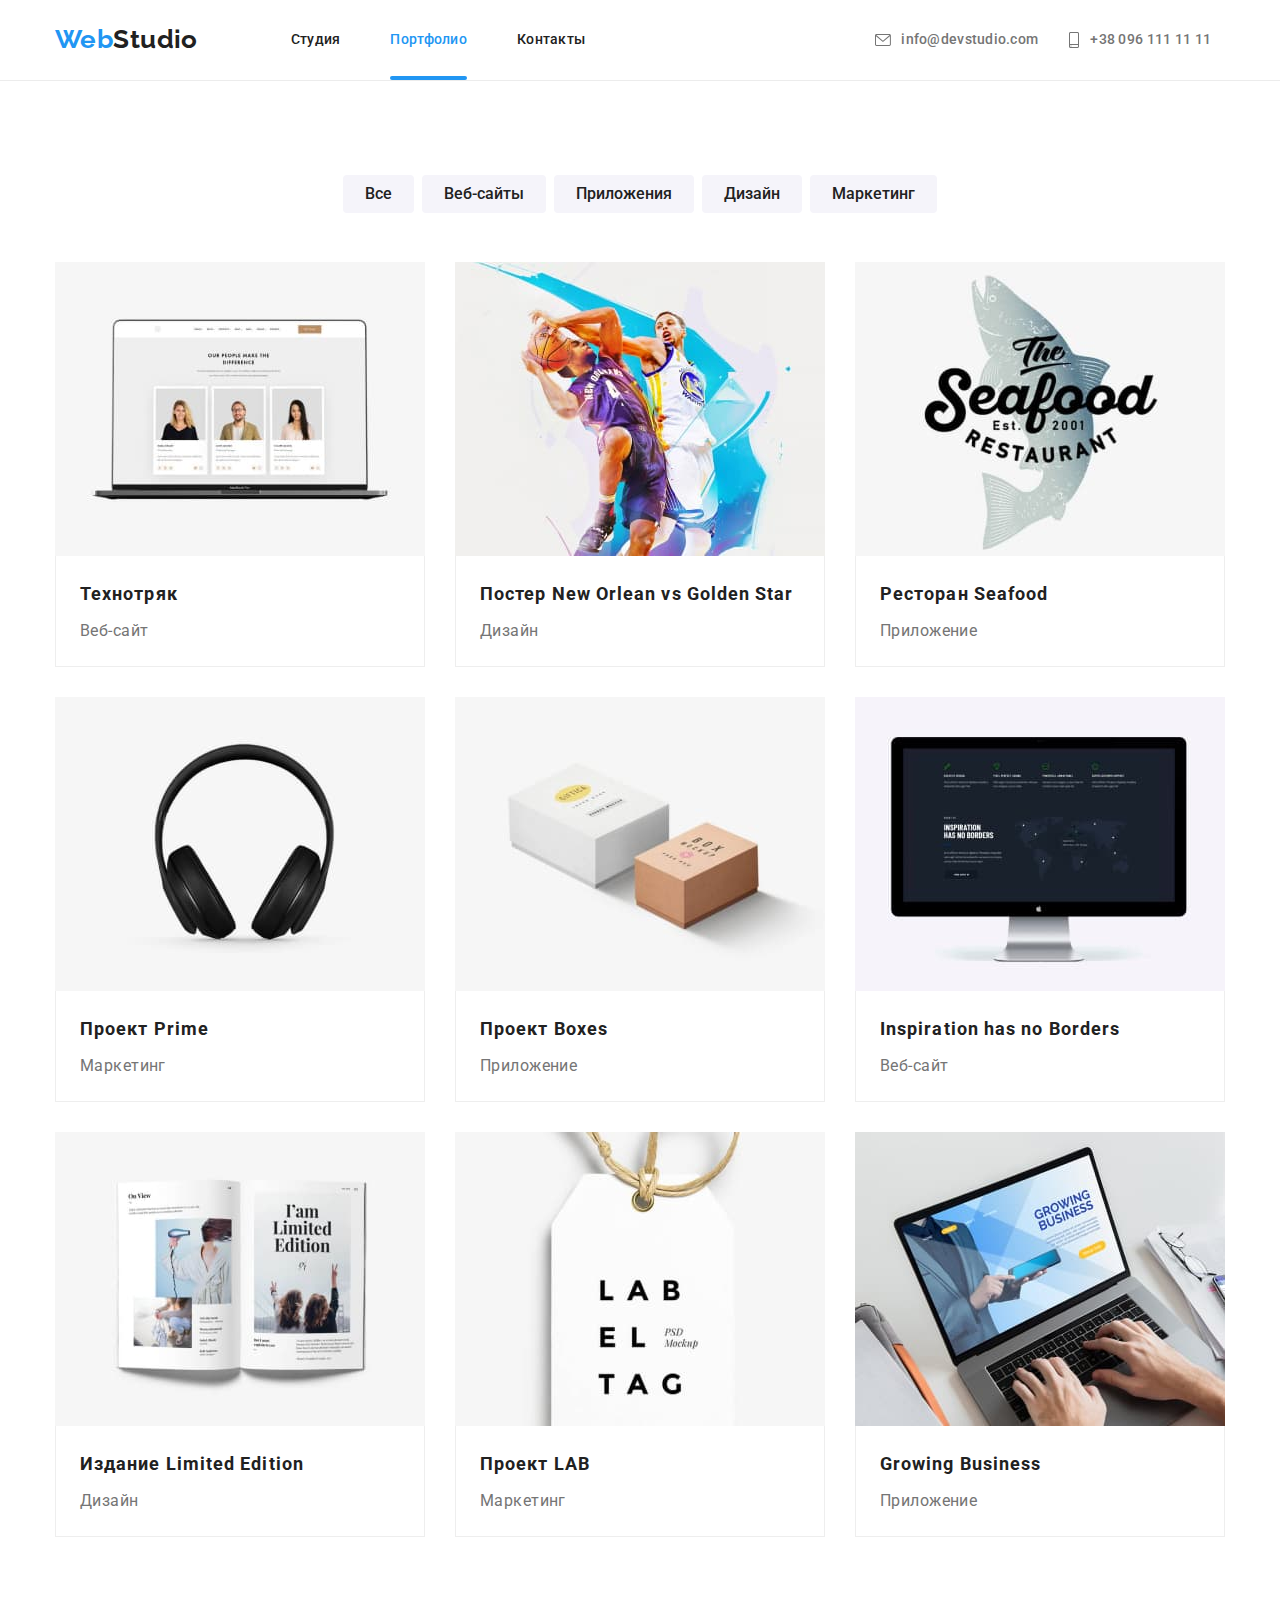
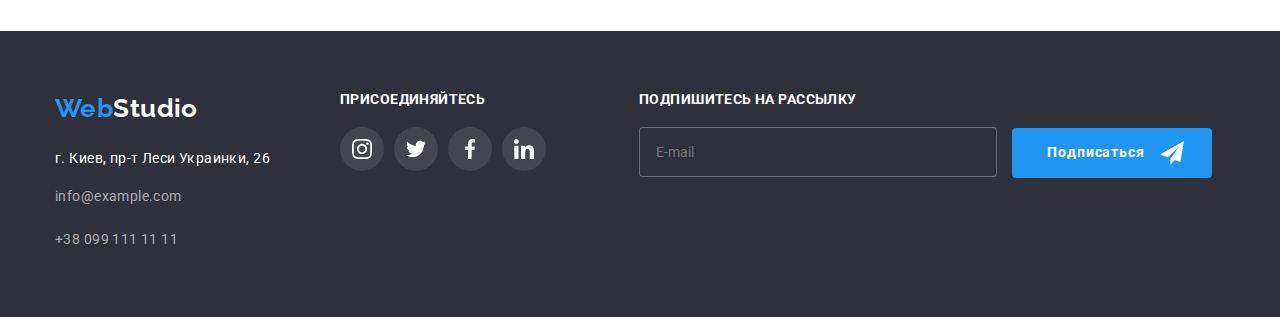
==== commit d95ca788: "correction" ====
--- a/portfolio.html
+++ b/portfolio.html
@@ -19,11 +19,13 @@
   </head>
   <body>
     <!--Шапка-->
-    <header>
+    <header class="header">
       <div class="container">
         <nav class="main-nav">
-          <a href="/" class="logo__basic"> Web<span class="logo__header">Studio</span> </a>
-                   <button type="button"
+           <div class="logotype">
+           <a href="/" class="logo__basic"> Web<span class="logo__header">Studio</span> </a>
+          </div>
+         <button type="button"
           class="button-menu is-open"
           aria-expanded="false"
           aria-controls="menu-nav"
@@ -119,9 +121,9 @@
                     ./images/portfolio_tablet1.jpg 354w, 
                     ./images/portfolio1.jpg 370w"
                   sizes="
-                    (max-width: 767px) 450px,
-                    (max-width: 1199px) 354px,
-                    (max-width: 1600px) 370px"
+                  (max-width: 767px) 450px,
+                  (max-width: 1199px) 354px,
+                  (max-width: 1600px) 370px"
                   alt="ноутбук"
                   />
                   <p class="portfolio__text">
--- a/css/main.min.css
+++ b/css/main.min.css
@@ -1,2 +1,2 @@
-html{-webkit-box-sizing:border-box;box-sizing:border-box}*,*::before,*::after{-webkit-box-sizing:inherit;box-sizing:inherit}body{background-color:#fff;color:#757575;font-family:Roboto, sans-serif;font-size:14px;line-height:1.71;letter-spacing:0.03em;outline:1px solid blue}body.modal-open{overflow:hidden}a{text-decoration:none}img{display:block;max-width:100%;height:auto}ul{margin:0px;padding:0px;list-style:none}address{font:inherit}.container{position:relative;margin-left:auto;margin-right:auto;padding-left:15px;padding-right:15px;width:480px;outline:1px solid tomato}@media screen and (min-width: 480px){.container{width:480px}}@media screen and (min-width: 768px){.container{width:768px}}@media screen and (min-width: 1200px){.container{width:1200px}}.section__title-none{position:absolute;width:1px;height:1px;margin:-1px;border:0;padding:0;white-space:nowrap;-webkit-clip-path:inset(100%);clip-path:inset(100%);clip:rect(0 0 0 0);overflow:hidden}.section__title{margin-top:0;margin-bottom:30px;color:#212121;font-weight:700;font-size:28px;line-height:1.17;text-align:center}@media screen and (min-width: 1200px){.section__title{margin-bottom:50px;font-weight:700;font-size:36px}}.main-nav{display:block;border-bottom:1px solid #ececec}@media screen and (min-width: 768px){.main-nav{display:-webkit-box;display:-ms-flexbox;display:flex;-webkit-box-align:center;-ms-flex-align:center;align-items:center}}.logo__basic{color:#2196f3;font-family:Raleway, sans-serif;font-weight:700;font-size:24px;line-height:1.17}@media screen and (min-width: 1200px){.logo__basic{font-size:26px}}.logo__header{color:#212121;font-family:Raleway, sans-serif;font-weight:700;font-size:24px;line-height:1.38}@media screen and (min-width: 1200px){.logo__header{font-size:26px}}.menu-nav{display:none;z-index:900}.menu-nav.is-open{display:block}@media screen and (max-width: 767px){.menu-nav{position:absolute;padding:40px 48px;top:0%;left:0%;width:100%;background-color:#fff}}@media screen and (min-width: 768px){.menu-nav{display:-webkit-box;display:-ms-flexbox;display:flex;-webkit-box-align:center;-ms-flex-align:center;align-items:center}}.site-nav{font-weight:500;font-size:40px;line-height:1.17;letter-spacing:0.02em;margin-bottom:302px}@media screen and (min-width: 768px){.site-nav{display:-webkit-box;display:-ms-flexbox;display:flex;margin-bottom:0px;margin-left:93px;font-size:14px;line-height:1.14}}.site-nav__item{position:relative}@media screen and (max-width: 767px){.site-nav__item:not(:last-child){margin-bottom:32px}}@media screen and (min-width: 768px){.site-nav__item:not(:last-child){margin-right:50px}}.site-nav__link{display:block;color:#212121;-webkit-transition:color 250ms cubic-bezier(0.4, 0, 0.2, 1);transition:color 250ms cubic-bezier(0.4, 0, 0.2, 1)}@media screen and (min-width: 768px){.site-nav__link{padding-top:32px;padding-bottom:32px}}.site-nav__link:hover,.site-nav__link:focus{color:#2196f3}.site-nav__link--current{color:#2196f3}@media screen and (min-width: 768px){.site-nav__link--current::after{content:'';position:absolute;bottom:0;left:0;display:block;width:100%;height:4px;border-radius:2px;background-color:#2196f3}}.contacts-nav{display:-webkit-box;display:-ms-flexbox;display:flex;font-weight:500;font-size:14px;line-height:1.14;letter-spacing:0.02em}@media screen and (max-width: 767px){.contacts-nav{-webkit-box-orient:vertical;-webkit-box-direction:reverse;-ms-flex-direction:column-reverse;flex-direction:column-reverse;margin-bottom:64px}}@media screen and (min-width: 768px){.contacts-nav{display:-webkit-box;display:-ms-flexbox;display:flex;margin-right:0}}@media screen and (min-width: 768px) and (max-width: 1199px){.contacts-nav{display:-webkit-box;display:-ms-flexbox;display:flex;-webkit-box-orient:vertical;-webkit-box-direction:normal;-ms-flex-direction:column;flex-direction:column;margin-left:65px;font-size:12px}}@media screen and (min-width: 1200px){.contacts-nav{font-size:14px;margin-left:290px}}.contacts-nav__item:not(:last-child){margin-right:30px}@media screen and (max-width: 767px){.contacts-nav__item:not(:first-child){margin-bottom:30px}}.contacts-nav__mail{display:-webkit-box;display:-ms-flexbox;display:flex;color:#757575;font-weight:500;font-size:24px;line-height:1.14;letter-spacing:0.02em;-webkit-transition:color 250ms cubic-bezier(0.4, 0, 0.2, 1);transition:color 250ms cubic-bezier(0.4, 0, 0.2, 1)}@media screen and (min-width: 768px){.contacts-nav__mail{display:-webkit-box;display:-ms-flexbox;display:flex;-webkit-box-align:center;-ms-flex-align:center;align-items:center}}@media screen and (min-width: 768px) and (max-width: 1199px){.contacts-nav__mail{font-size:12px}}@media screen and (min-width: 1200px){.contacts-nav__mail{font-size:14px}}.contacts-nav__mail:hover,.contacts-nav__mail:focus{color:#2196f3}@media screen and (max-width: 767px){.contacts-nav__icon{display:none}}@media screen and (min-width: 768px){.contacts-nav__icon{fill:currentColor;margin-right:10px;-webkit-box-align:center;-ms-flex-align:center;align-items:center;-webkit-transition:fill 250ms cubic-bezier(0.4, 0, 0.2, 1);transition:fill 250ms cubic-bezier(0.4, 0, 0.2, 1)}}.contacts-nav__tel{display:-webkit-box;display:-ms-flexbox;display:flex;-webkit-box-align:center;-ms-flex-align:center;align-items:center;color:#2196f3;font-weight:500;font-size:34px;line-height:1.14;letter-spacing:0.02em;-webkit-transition:color 250ms cubic-bezier(0.4, 0, 0.2, 1);transition:color 250ms cubic-bezier(0.4, 0, 0.2, 1)}@media screen and (min-width: 768px) and (max-width: 1199px){.contacts-nav__tel{font-size:12px}}@media screen and (min-width: 768px){.contacts-nav__tel{color:#757575}}@media screen and (min-width: 1200px){.contacts-nav__tel{font-size:14px}}.contacts-nav__tel:hover,.contacts-nav__tel:focus{color:#2196f3}.mobile-social{display:-webkit-box;display:-ms-flexbox;display:flex;font-weight:500;font-size:16px;text-align:1.22}.mobile-social__title{color:#2196f3}@media screen and (min-width: 768px){.mobile-social{display:none}}.mobile-social__symbol{color:#afb1b8;margin:0 10px}.main-nav{display:block;border-bottom:1px solid #ececec}@media screen and (min-width: 768px){.main-nav{display:-webkit-box;display:-ms-flexbox;display:flex;-webkit-box-align:center;-ms-flex-align:center;align-items:center}}.logo__basic{color:#2196f3;font-family:Raleway, sans-serif;font-weight:700;font-size:24px;line-height:1.17}@media screen and (min-width: 1200px){.logo__basic{font-size:26px}}.logo__header{color:#212121;font-family:Raleway, sans-serif;font-weight:700;font-size:24px;line-height:1.38}@media screen and (min-width: 1200px){.logo__header{font-size:26px}}.menu-nav{display:none;z-index:900}.menu-nav.is-open{display:block}@media screen and (max-width: 767px){.menu-nav{position:absolute;padding:40px 48px;top:0%;left:0%;width:100%;background-color:#fff}}@media screen and (min-width: 768px){.menu-nav{display:-webkit-box;display:-ms-flexbox;display:flex;-webkit-box-align:center;-ms-flex-align:center;align-items:center}}.site-nav{font-weight:500;font-size:40px;line-height:1.17;letter-spacing:0.02em;margin-bottom:302px}@media screen and (min-width: 768px){.site-nav{display:-webkit-box;display:-ms-flexbox;display:flex;margin-bottom:0px;margin-left:93px;font-size:14px;line-height:1.14}}.site-nav__item{position:relative}@media screen and (max-width: 767px){.site-nav__item:not(:last-child){margin-bottom:32px}}@media screen and (min-width: 768px){.site-nav__item:not(:last-child){margin-right:50px}}.site-nav__link{display:block;color:#212121;-webkit-transition:color 250ms cubic-bezier(0.4, 0, 0.2, 1);transition:color 250ms cubic-bezier(0.4, 0, 0.2, 1)}@media screen and (min-width: 768px){.site-nav__link{padding-top:32px;padding-bottom:32px}}.site-nav__link:hover,.site-nav__link:focus{color:#2196f3}.site-nav__link--current{color:#2196f3}@media screen and (min-width: 768px){.site-nav__link--current::after{content:'';position:absolute;bottom:0;left:0;display:block;width:100%;height:4px;border-radius:2px;background-color:#2196f3}}.contacts-nav{display:-webkit-box;display:-ms-flexbox;display:flex;font-weight:500;font-size:14px;line-height:1.14;letter-spacing:0.02em}@media screen and (max-width: 767px){.contacts-nav{-webkit-box-orient:vertical;-webkit-box-direction:reverse;-ms-flex-direction:column-reverse;flex-direction:column-reverse;margin-bottom:64px}}@media screen and (min-width: 768px){.contacts-nav{display:-webkit-box;display:-ms-flexbox;display:flex;margin-right:0}}@media screen and (min-width: 768px) and (max-width: 1199px){.contacts-nav{display:-webkit-box;display:-ms-flexbox;display:flex;-webkit-box-orient:vertical;-webkit-box-direction:normal;-ms-flex-direction:column;flex-direction:column;margin-left:65px;font-size:12px}}@media screen and (min-width: 1200px){.contacts-nav{font-size:14px;margin-left:290px}}.contacts-nav__item:not(:last-child){margin-right:30px}@media screen and (max-width: 767px){.contacts-nav__item:not(:first-child){margin-bottom:30px}}.contacts-nav__mail{display:-webkit-box;display:-ms-flexbox;display:flex;color:#757575;font-weight:500;font-size:24px;line-height:1.14;letter-spacing:0.02em;-webkit-transition:color 250ms cubic-bezier(0.4, 0, 0.2, 1);transition:color 250ms cubic-bezier(0.4, 0, 0.2, 1)}@media screen and (min-width: 768px){.contacts-nav__mail{display:-webkit-box;display:-ms-flexbox;display:flex;-webkit-box-align:center;-ms-flex-align:center;align-items:center}}@media screen and (min-width: 768px) and (max-width: 1199px){.contacts-nav__mail{font-size:12px}}@media screen and (min-width: 1200px){.contacts-nav__mail{font-size:14px}}.contacts-nav__mail:hover,.contacts-nav__mail:focus{color:#2196f3}@media screen and (max-width: 767px){.contacts-nav__icon{display:none}}@media screen and (min-width: 768px){.contacts-nav__icon{fill:currentColor;margin-right:10px;-webkit-box-align:center;-ms-flex-align:center;align-items:center;-webkit-transition:fill 250ms cubic-bezier(0.4, 0, 0.2, 1);transition:fill 250ms cubic-bezier(0.4, 0, 0.2, 1)}}.contacts-nav__tel{display:-webkit-box;display:-ms-flexbox;display:flex;-webkit-box-align:center;-ms-flex-align:center;align-items:center;color:#2196f3;font-weight:500;font-size:34px;line-height:1.14;letter-spacing:0.02em;-webkit-transition:color 250ms cubic-bezier(0.4, 0, 0.2, 1);transition:color 250ms cubic-bezier(0.4, 0, 0.2, 1)}@media screen and (min-width: 768px) and (max-width: 1199px){.contacts-nav__tel{font-size:12px}}@media screen and (min-width: 768px){.contacts-nav__tel{color:#757575}}@media screen and (min-width: 1200px){.contacts-nav__tel{font-size:14px}}.contacts-nav__tel:hover,.contacts-nav__tel:focus{color:#2196f3}.mobile-social{display:-webkit-box;display:-ms-flexbox;display:flex;font-weight:500;font-size:16px;text-align:1.22}.mobile-social__title{color:#2196f3}@media screen and (min-width: 768px){.mobile-social{display:none}}.mobile-social__symbol{color:#afb1b8;margin:0 10px}.hero{text-align:center;padding-top:118px;padding-bottom:118px;max-width:1600px;height:400px;background-repeat:no-repeat;background-size:cover;margin:0 auto}@media screen and (max-width: 479px){.hero{background-image:-webkit-gradient(linear, left top, right top, from(rgba(47,48,58,0.4)), to(rgba(0,0,0,0.5))),url(/images/Hero_mobile.jpg);background-image:linear-gradient(to right, rgba(47,48,58,0.4), rgba(0,0,0,0.5)),url(/images/Hero_mobile.jpg)}}@media screen and (max-width: 479px) and (-webkit-min-device-pixel-ratio: 2), screen and (max-width: 479px) and (min-resolution: 192dpi){.hero{background-image:-webkit-gradient(linear, left top, right top, from(rgba(47,48,58,0.4)), to(rgba(0,0,0,0.5))),url(/images/Hero_mobile@2x.jpg);background-image:linear-gradient(to right, rgba(47,48,58,0.4), rgba(0,0,0,0.5)),url(/images/Hero_mobile@2x.jpg)}}@media screen and (max-width: 479px) and (-webkit-min-device-pixel-ratio: 2), screen and (max-width: 479px) and (min-resolution: 2dppx){.hero{background-image:-webkit-gradient(linear, left top, right top, from(rgba(47,48,58,0.4)), to(rgba(0,0,0,0.5))),url(/images/Hero_mobile@2x.jpg);background-image:linear-gradient(to right, rgba(47,48,58,0.4), rgba(0,0,0,0.5)),url(/images/Hero_mobile@2x.jpg)}}@media screen and (min-width: 480px) and (max-width: 767px){.hero{background-image:-webkit-gradient(linear, left top, right top, from(rgba(47,48,58,0.4)), to(rgba(0,0,0,0.5))),url(/images/Hero_tablet.jpg);background-image:linear-gradient(to right, rgba(47,48,58,0.4), rgba(0,0,0,0.5)),url(/images/Hero_tablet.jpg)}}@media screen and (min-width: 480px) and (max-width: 767px) and (-webkit-min-device-pixel-ratio: 2), screen and (min-width: 480px) and (max-width: 767px) and (min-resolution: 192dpi){.hero{background-image:-webkit-gradient(linear, left top, right top, from(rgba(47,48,58,0.4)), to(rgba(0,0,0,0.5))),url(/images/Hero_tablet@2x.jpg);background-image:linear-gradient(to right, rgba(47,48,58,0.4), rgba(0,0,0,0.5)),url(/images/Hero_tablet@2x.jpg)}}@media screen and (min-width: 480px) and (max-width: 767px) and (-webkit-min-device-pixel-ratio: 2), screen and (min-width: 480px) and (max-width: 767px) and (min-resolution: 2dppx){.hero{background-image:-webkit-gradient(linear, left top, right top, from(rgba(47,48,58,0.4)), to(rgba(0,0,0,0.5))),url(/images/Hero_tablet@2x.jpg);background-image:linear-gradient(to right, rgba(47,48,58,0.4), rgba(0,0,0,0.5)),url(/images/Hero_tablet@2x.jpg)}}@media screen and (min-width: 768px){.hero{background-image:-webkit-gradient(linear, left top, right top, from(rgba(47,48,58,0.4)), to(rgba(0,0,0,0.5))),url(/images/Hero_desktop.jpg);background-image:linear-gradient(to right, rgba(47,48,58,0.4), rgba(0,0,0,0.5)),url(/images/Hero_desktop.jpg)}}@media screen and (min-width: 768px) and (-webkit-min-device-pixel-ratio: 2), screen and (min-width: 768px) and (min-resolution: 192dpi){.hero{background-image:-webkit-gradient(linear, left top, right top, from(rgba(47,48,58,0.4)), to(rgba(0,0,0,0.5))),url(/images/Hero_desktop@2x.jpg);background-image:linear-gradient(to right, rgba(47,48,58,0.4), rgba(0,0,0,0.5)),url(/images/Hero_desktop@2x.jpg)}}@media screen and (min-width: 768px) and (-webkit-min-device-pixel-ratio: 2), screen and (min-width: 768px) and (min-resolution: 2dppx){.hero{background-image:-webkit-gradient(linear, left top, right top, from(rgba(47,48,58,0.4)), to(rgba(0,0,0,0.5))),url(/images/Hero_desktop@2x.jpg);background-image:linear-gradient(to right, rgba(47,48,58,0.4), rgba(0,0,0,0.5)),url(/images/Hero_desktop@2x.jpg)}}@media screen and (min-width: 1200px){.hero{padding-top:200px;padding-bottom:200px;height:600px}}.hero__title{margin-top:0;margin-bottom:30px;color:#fff;font-weight:900;font-size:26px;line-height:1.62;letter-spacing:0.06em}@media screen and (min-width: 1200px){.hero__title{font-size:44px;line-height:1.36}}.hero__button{display:inline-block;border-radius:4px;border:#2196f3;-webkit-box-shadow:0px 4px 4px rgba(0,0,0,0.15);box-shadow:0px 4px 4px rgba(0,0,0,0.15);padding:10px 32px;color:#fff;background-color:#2196f3;font-family:Roboto;font-weight:700;font-size:16px;line-height:1.88;text-align:center}.modal{display:inline-block;position:fixed;top:0;left:0;width:100%;height:100%;padding:93px 15px 94px 15px;z-index:999;background-color:rgba(0,0,0,0.2);opacity:1}@media screen and (min-width: 768px){.modal{padding:0;visibility:visible;-webkit-transition:opacity 250ms cubic-bezier(0.4, 0, 0.2, 1),visibility 250ms cubic-bezier(0.4, 0, 0.2, 1);transition:opacity 250ms cubic-bezier(0.4, 0, 0.2, 1),visibility 250ms cubic-bezier(0.4, 0, 0.2, 1)}}.modal__is-hidden{opacity:0;visibility:hidden;pointer-events:none}.modal__dialog{position:relative;max-width:450px;height:609px;padding:40px;background-color:#fff;overflow-y:scroll}@media screen and (min-width: 768px){.modal__dialog{top:50%;left:50%;width:528px;height:581px;-webkit-transform:translate(-50%, -50%) scale(1);transform:translate(-50%, -50%) scale(1);-webkit-transition:-webkit-transform 250ms cubic-bezier(0.4, 0, 0.2, 1);transition:-webkit-transform 250ms cubic-bezier(0.4, 0, 0.2, 1);transition:transform 250ms cubic-bezier(0.4, 0, 0.2, 1);transition:transform 250ms cubic-bezier(0.4, 0, 0.2, 1), -webkit-transform 250ms cubic-bezier(0.4, 0, 0.2, 1)}.modal__is-hidden .modal__dialog{-webkit-transform:translate(-50%, -50%) scale(0);transform:translate(-50%, -50%) scale(0)}}.modal__icon-close{position:absolute;top:8px;right:8px;padding:0;margin:0;border:none;width:30px;height:30px;border:1px solid rgba(0,0,0,0.1);border-radius:50%;background:none;-webkit-transition:fill 250ms cubic-bezier(0.4, 0, 0.2, 1);transition:fill 250ms cubic-bezier(0.4, 0, 0.2, 1)}.modal__icon-close:focus,.modal__icon-close:hover{fill:#2196f3}.modal__icon{position:absolute;top:5px;right:5px;background-color:#fff}.modal__title{font-weight:700;font-size:20px;line-height:1.5;letter-spacing:0.03em;margin:0 0 10px 0;color:#212121;text-align:center}@media screen and (min-width: 1200px){.modal__title{line-height:1.172}}.modal__form{margin:0;padding:0}.modal__field{margin-bottom:8px}.modal__label{display:block;text-align:left;margin:0;padding:0;font-size:12px}.modal__input{position:relative}.modal__input:focus-within>.modal__input-icon{border:1px solid #2196f3}.modal__pic{position:absolute;display:inline-block;top:50%;left:12px;-webkit-transform:translateY(-50%);transform:translateY(-50%)}.modal__input-icon{width:100%;height:40px;padding-left:42px;border:1px solid rgba(33,33,33,0.2);border-radius:4px;-webkit-transition:fill 250ms cubic-bezier(0.4, 0, 0.2, 1);transition:fill 250ms cubic-bezier(0.4, 0, 0.2, 1);outline:none}.modal__input:focus-within>.modal__input-icon{border:1px solid #2196f3}.modal__input-icon:focus+.modal__input-pic{fill:#2196f3}.modal__textarea{width:100%;padding:12px 16px;margin-bottom:16px;outline:none;resize:none;border:1px solid rgba(33,33,33,0.2);border-radius:4px;height:120px;font-size:12px;line-height:1.16;letter-spacing:0.01em}.modal__label:focus-within>.modal__textarea{border:1px solid #2196f3}.modal__textarea:focus{border:1px solid #2196f3}.modal__checkbox{margin-bottom:25px;font-size:12px;font-weight:400;line-height:1.17}@media screen and (min-width: 768px){.modal__checkbox{font-size:14px;line-height:1.71}}.modal__checkbox-label{display:-webkit-box;display:-ms-flexbox;display:flex;-webkit-box-align:center;-ms-flex-align:center;align-items:center;-webkit-box-pack:center;-ms-flex-pack:center;justify-content:center}.modal__checkbox-input{position:absolute;width:1px;height:1px;margin:-1px;border:0;padding:0;white-space:nowrap;-webkit-clip-path:inset(100%);clip-path:inset(100%);clip:rect(0 0 0 0);overflow:hidden}.modal__checkbox-mark{display:inline-block;margin-right:8px;width:16px;height:15px;border:2px solid #212121;border-radius:4px}.modal__checkbox-input:checked+.modal__checkbox-mark{background-color:#2196f3;background-image:url(../images/icon-check.svg);background-repeat:no-repeat;background-position:center;background-size:contain;border-color:#2196f3;background-origin:border-box}.modal__link{color:#2196f3;text-decoration:underline;padding-left:2px}.modal__button{width:200px;height:50px;-webkit-transition:background-color 250ms cubic-bezier(0.4, 0, 0.2, 1);transition:background-color 250ms cubic-bezier(0.4, 0, 0.2, 1)}.modal__button:focus{background-color:#188ce8}.plus__section{padding-top:60px;padding-bottom:60px}@media screen and (min-width: 1200px){.plus__section{padding-top:94px;padding-bottom:93px}}.plus__text{margin-top:0;margin-bottom:0}.plus__item{display:block}@media screen and (min-width: 768px){.plus__item{display:-webkit-box;display:-ms-flexbox;display:flex;-ms-flex-wrap:wrap;flex-wrap:wrap}}.plus__list{max-width:450px;margin-bottom:30px;width:100%}@media screen and (min-width: 768px){.plus__list{width:354px}.plus__list:not(:nth-child(2n)){margin-right:30px}}@media screen and (min-width: 1200px){.plus__list{width:270px}.plus__list:not(:last-child){margin-right:30px}}.plus__icon{display:-webkit-box;display:-ms-flexbox;display:flex;-webkit-box-align:center;-ms-flex-align:center;align-items:center;-webkit-box-pack:center;-ms-flex-pack:center;justify-content:center;width:100%;height:120px;margin-bottom:30px;background-color:#f5f4fa}.plus__title{color:#212121;font-weight:700;font-size:14px;line-height:1.14;text-align:center;margin-top:0;margin-bottom:10px}@media screen and (min-width: 768px){.plus__title{text-align:left}}.work__section{padding-bottom:94px}@media screen and (max-width: 1200px){.work__section{display:none}}.work__list{display:-webkit-box;display:-ms-flexbox;display:flex}.work__item:not(:last-child){margin-right:30px}.work__img{position:relative}.work__title{position:absolute;display:-webkit-box;display:-ms-flexbox;display:flex;-webkit-box-pack:center;-ms-flex-pack:center;justify-content:center;-webkit-box-align:center;-ms-flex-align:center;align-items:center;margin:0;padding:0;bottom:0;left:0;width:100%;height:70px;font-weight:700;font-size:14px;line-height:1.17;letter-spacing:0.03em;background-color:rgba(47,48,58,0.8);color:#fff}.team__section{padding-top:60px;padding-bottom:60px;background-color:#f5f4fa}@media screen and (min-width: 1200px){.team__section{padding-top:94px;padding-bottom:94px}}.team__main{display:block;margin-bottom:-30px}@media screen and (min-width: 768px){.team__main{display:-webkit-box;display:-ms-flexbox;display:flex;-ms-flex-wrap:wrap;flex-wrap:wrap}}.team__item{max-width:450px;width:100%;margin-bottom:30px}@media screen and (min-width: 768px){.team__item{width:354px}.team__item:nth-child(odd){margin-right:30px}}@media screen and (min-width: 1200px){.team__item{width:calc((100% - 3 * 30px) / 4);-webkit-box-shadow:0px 1px 3px rgba(0,0,0,0.12),0px 1px 1px rgba(0,0,0,0.14),0px 2px 1px rgba(0,0,0,0.2);box-shadow:0px 1px 3px rgba(0,0,0,0.12),0px 1px 1px rgba(0,0,0,0.14),0px 2px 1px rgba(0,0,0,0.2)}.team__item:nth-child(odd){margin-right:0}.team__item:not(:last-child){margin-right:30px}}.team__card{padding-top:30px;padding-bottom:24px;background-color:#fff}@media screen and (min-width: 1200px){.team__card{padding-bottom:30px}}.team__title{margin-top:0;margin-bottom:10px;text-align:center;color:#212121;font-weight:500;font-size:16px;line-height:1.17}.team__text{margin-top:0;margin-bottom:16px;text-align:center;font-weight:400;font-size:16px;line-height:1.17}.team__icon{display:-webkit-box;display:-ms-flexbox;display:flex;-webkit-box-pack:justify;-ms-flex-pack:justify;justify-content:space-between;padding-left:122px;padding-right:122px;list-style:none;width:100%;outline:1px solid red}@media screen and (min-width: 768px){.team__icon{padding-left:74px;padding-right:74px}}@media screen and (min-width: 1200px){.team__icon{padding-left:32px;padding-right:32px}}.team__social{display:-webkit-box;display:-ms-flexbox;display:flex;-webkit-box-align:center;-ms-flex-align:center;align-items:center;-webkit-box-pack:center;-ms-flex-pack:center;justify-content:center;width:44px;height:44px;fill:#afb1b8;background:#fff;-webkit-transition:fill 250ms cubic-bezier(0.4, 0, 0.2, 1),background-color 250ms cubic-bezier(0.4, 0, 0.2, 1),border-radius 250ms cubic-bezier(0.4, 0, 0.2, 1);transition:fill 250ms cubic-bezier(0.4, 0, 0.2, 1),background-color 250ms cubic-bezier(0.4, 0, 0.2, 1),border-radius 250ms cubic-bezier(0.4, 0, 0.2, 1)}.team__social:hover,.team__social:focus{fill:#fff;background-color:#2196f3;border-radius:50%}.clients{padding-top:60px;padding-bottom:60px}@media screen and (min-width: 1200px){.clients{padding-top:94px;padding-bottom:94px}}.clients__title{display:-webkit-box;display:-ms-flexbox;display:flex;-ms-flex-wrap:wrap;flex-wrap:wrap;margin-bottom:-30px}@media screen and (min-width: 1200px){.clients__title{-webkit-box-pack:justify;-ms-flex-pack:justify;justify-content:space-between}}.clients__card{display:-webkit-inline-box;display:-ms-inline-flexbox;display:inline-flex;-webkit-box-pack:justify;-ms-flex-pack:justify;justify-content:space-between;padding:0;margin-bottom:30px}.clients__card:nth-child(odd){margin-right:30px}@media screen and (min-width: 768px){.clients__card:nth-child(odd){margin-right:0}.clients__card:not(:nth-child(3n)){margin-right:30px}}@media screen and (min-width: 1200px){.clients__card:not(:nth-child(3n)){margin-right:0}.clients__card:not(:last-child){margin-right:30px}}.clients__log{display:-webkit-box;display:-ms-flexbox;display:flex;-webkit-box-align:center;-ms-flex-align:center;align-items:center;-webkit-box-pack:center;-ms-flex-pack:center;justify-content:center;width:210px;height:92px;border:1px solid #afb1b8;border-radius:2px;fill:#afb1b8;-webkit-transition:fill 250ms cubic-bezier(0.4, 0, 0.2, 1),border 250ms cubic-bezier(0.4, 0, 0.2, 1);transition:fill 250ms cubic-bezier(0.4, 0, 0.2, 1),border 250ms cubic-bezier(0.4, 0, 0.2, 1)}.clients__log:hover,.clients__log:focus{fill:#2196f3;border:1px solid #2196f3}@media screen and (min-width: 768px){.clients__log{width:226px}}@media screen and (min-width: 1200px){.clients__log{width:170px;margin-bottom:0}}.footer__nav{background-color:#2f303a;padding-top:60px;padding-bottom:60px}@media screen and (max-width: 767px){.footer__contact{display:inline-block;text-align:center}}@media screen and (min-width: 768px) and (max-width: 1199px){.footer__contact{display:-webkit-box;display:-ms-flexbox;display:flex;-webkit-box-orient:horizontal;-webkit-box-direction:normal;-ms-flex-direction:row;flex-direction:row;-ms-flex-wrap:wrap;flex-wrap:wrap;-webkit-box-pack:space-evenly;-ms-flex-pack:space-evenly;justify-content:space-evenly}}@media screen and (min-width: 768px){.footer__contact{display:-webkit-inline-box;display:-ms-inline-flexbox;display:inline-flex}}@media screen and (min-width: 768px) and (max-width: 1199px){.footer__contact{display:-webkit-box;display:-ms-flexbox;display:flex;-ms-flex-wrap:wrap;flex-wrap:wrap;justify-items:center}}.logo__footer{color:#fff;font-family:Raleway, sans-serif;font-weight:700;font-size:26px;line-height:1.38;padding-bottom:20px}@media screen and (min-width: 768px) and (max-width: 1199px){.logo__footer{text-align:center}}.logo__basic-footer{color:#2196f3;font-family:Raleway, sans-serif;font-weight:700;font-size:24px;line-height:1.17}@media screen and (min-width: 1200px){.logo__basic-footer{font-size:26px}}@media screen and (max-width: 767px){.adress__navigator{margin-bottom:60px}}@media screen and (min-width: 768px) and (max-width: 1199px){.adress__navigator{text-align:center}}@media screen and (min-width: 1200px){.adress__navigator{padding-right:70px}}.adress__nav{padding-bottom:8px}@media screen and (min-width: 768px){.adress__nav{padding-bottom:9px}}.adress__map{color:#fff;font-weight:400;font-size:14px;line-height:1.71;letter-spacing:0.03em}.adress__mail{color:rgba(255,255,255,0.6);font-weight:400;font-size:14px;line-height:2.42;letter-spacing:0.03em}.adress__tel{color:rgba(255,255,255,0.6);font-weight:400;font-size:14px;line-height:2.42;letter-spacing:0.03em}.social-network__title{color:#fff;font-weight:700;font-size:14px;line-height:1.17;padding-bottom:20px;margin:0;padding-top:0}@media screen and (min-width: 768px) and (max-width: 1199px){.social-network__title{text-align:center}}.social-network__icon{display:-webkit-inline-box;display:-ms-inline-flexbox;display:inline-flex}@media screen and (max-width: 767px){.social-network__icon{margin-bottom:60px}}.social-network__list:not(:last-child){margin-right:10px}.social-network__link{width:44px;height:44px;background-color:rgba(255,255,255,0.1);border-radius:50%;display:-webkit-box;display:-ms-flexbox;display:flex;-webkit-box-align:center;-ms-flex-align:center;align-items:center;-webkit-box-pack:center;-ms-flex-pack:center;justify-content:center;-webkit-transition:background-color 250ms cubic-bezier(0.4, 0, 0.2, 1);transition:background-color 250ms cubic-bezier(0.4, 0, 0.2, 1)}.social-network__link:hover,.social-network__link:focus{background-color:#2196f3}.social-network__link--color{fill:#fff}@media screen and (min-width: 1200px){.form-footer{margin-left:93px}}@media screen and (min-width: 768px) and (max-width: 1199px){.form-footer__mobile{display:-webkit-box;display:-ms-flexbox;display:flex;-webkit-box-orient:vertical;-webkit-box-direction:normal;-ms-flex-direction:column;flex-direction:column}}.form-footer__input{border:1px solid rgba(255,255,255,0.3);width:450px;height:50px;border-radius:4px;padding-left:16px;margin-bottom:20px;background-color:#2f303a;color:rgba(255,255,255,0.6)}@media screen and (min-width: 1200px){.form-footer__input{display:-webkit-inline-box;display:-ms-inline-flexbox;display:inline-flex;width:358px}}.form-footer__button{width:12.5rem;height:3.125rem;margin-left:12px;padding-right:62px;padding-left:29px;position:relative;background-color:#2196f3;border-radius:0.25rem;border:#2196f3;color:#fff;font-weight:16px;font-weight:700;line-height:1.875;letter-spacing:0.06em}@media screen and (min-width: 768px) and (max-width: 1199px){.form-footer__button{margin-left:auto;margin-right:auto}}.form-footer__icon{position:absolute;top:50%;right:28px;fill:#fff;-webkit-box-align:center;-ms-flex-align:center;align-items:center;-webkit-transform:translateY(-50%);transform:translateY(-50%)}.social-network__title-form{color:#fff;font-weight:700;font-size:14px;line-height:1.17;padding-bottom:20px;margin:0;padding-top:0}@media screen and (min-width: 768px) and (max-width: 1199px){.social-network__title-form{text-align:center;margin-top:60px}}.portfolio-main{padding:60px 0}@media screen and (min-width: 1200px){.portfolio-main{padding:94px 0}}.button-navigation{display:-webkit-box;display:-ms-flexbox;display:flex;-webkit-box-pack:center;-ms-flex-pack:center;justify-content:center;margin-bottom:50px}.button-navigation__list:not(:last-child){margin-right:8px}@media screen and (max-width: 767px){.button-navigation{-webkit-box-pack:left;-ms-flex-pack:left;justify-content:left;-ms-flex-wrap:wrap;flex-wrap:wrap}}.button-navigation__list:not(:nth-last-child(-n+2)){margin-bottom:15px}.button-navigation__filter{font-family:Roboto, sans-serif;font-weight:500;font-size:16px;line-height:1.62;text-align:center;border-radius:4px;padding:6px 22px 6px 22px;color:#212121;background-color:#f5f4fa;-webkit-transition:color 250ms cubic-bezier(0.4, 0, 0.2, 1),background-color 250ms cubic-bezier(0.4, 0, 0.2, 1);transition:color 250ms cubic-bezier(0.4, 0, 0.2, 1),background-color 250ms cubic-bezier(0.4, 0, 0.2, 1)}.button-navigation__filter:hover,.button-navigation__filter:focus{color:#fff;background-color:#2196f3}.portfolio{display:block}@media screen and (min-width: 768px){.portfolio{display:-webkit-box;display:-ms-flexbox;display:flex;-ms-flex-wrap:wrap;flex-wrap:wrap}}@media screen and (max-width: 1199px){.portfolio{margin-bottom:-30px}}.portfolio__card:hover,.portfolio__card:focus{-webkit-box-shadow:0px 1px 1px rgba(0,0,0,0.12),0px 4px 4px rgba(0,0,0,0.06),1px 4px 6px rgba(0,0,0,0.16);box-shadow:0px 1px 1px rgba(0,0,0,0.12),0px 4px 4px rgba(0,0,0,0.06),1px 4px 6px rgba(0,0,0,0.16)}@media screen and (max-width: 1199px){.portfolio__card{margin-bottom:30px}}@media screen and (min-width: 768px){.portfolio__card{max-width:354px}.portfolio__card:nth-child(odd){margin-right:30px}}@media screen and (min-width: 1200px){.portfolio__card:not(:nth-child(3n)){width:calc((100% - 60px) / 3);margin-right:30px}.portfolio__card:not(:nth-last-child(-n+3)){margin-bottom:30px;-webkit-transition:-webkit-box-shadow 250ms cubic-bezier(0.4, 0, 0.2, 1);transition:-webkit-box-shadow 250ms cubic-bezier(0.4, 0, 0.2, 1);transition:box-shadow 250ms cubic-bezier(0.4, 0, 0.2, 1);transition:box-shadow 250ms cubic-bezier(0.4, 0, 0.2, 1), -webkit-box-shadow 250ms cubic-bezier(0.4, 0, 0.2, 1)}}.portfolio__img{position:relative;overflow:hidden}.portfolio__img::before{display:block;content:'';position:absolute;top:0;left:0;width:100%;height:100%;background-color:rgba(33,150,243,0.9);opacity:0;-webkit-transform:translateY(100%);transform:translateY(100%);-webkit-transition:-webkit-transform 250ms cubic-bezier(0.4, 0, 0.2, 1);transition:-webkit-transform 250ms cubic-bezier(0.4, 0, 0.2, 1);transition:transform 250ms cubic-bezier(0.4, 0, 0.2, 1);transition:transform 250ms cubic-bezier(0.4, 0, 0.2, 1), -webkit-transform 250ms cubic-bezier(0.4, 0, 0.2, 1)}.portfolio__card:hover .portfolio__img::before{-webkit-transform:translateY(0);transform:translateY(0);opacity:1}.portfolio__text{position:absolute;top:0;left:0;margin:0;padding:62px 24px;font-weight:400;font-size:18px;line-height:1.55;letter-spacing:0.03em;color:#fff;opacity:0;-webkit-transform:translateY(100%);transform:translateY(100%);-webkit-transition:-webkit-transform 250ms cubic-bezier(0.4, 0, 0.2, 1);transition:-webkit-transform 250ms cubic-bezier(0.4, 0, 0.2, 1);transition:transform 250ms cubic-bezier(0.4, 0, 0.2, 1);transition:transform 250ms cubic-bezier(0.4, 0, 0.2, 1), -webkit-transform 250ms cubic-bezier(0.4, 0, 0.2, 1)}.portfolio__card:hover .portfolio__text{opacity:1;-webkit-transform:translateY(0);transform:translateY(0)}.portfolio__title{margin-bottom:4px;margin-top:0;color:#212121;font-weight:700;font-size:18px;line-height:2;letter-spacing:0.06em}.portfolio__desc{margin:0;font-family:Roboto, sans-serif;font-weight:400;font-size:16px;line-height:1.88;color:#757575}.portfolio__nav{padding:20px 24px 20px 24px;border-left:1px solid #eeeeee;border-right:1px solid #eeeeee;border-bottom:1px solid #eeeeee}.button-menu{position:absolute;top:0;right:0;border:none;background-color:transparent;z-index:950}.button-menu.is-open .icon-menu-close{display:none}.button-menu.is-open .icon-menu{display:inline-block}@media screen and (min-width: 768px){.button-menu{display:none}}.button-menu:hover .icon-menu-close,.button-menu:focus .icon-menu-close{fill:#2196f3}.button-menu:hover .icon-menu,.button-menu:focus .icon-menu{fill:#2196f3}.button-menu .icon-menu{display:none}
+html{-webkit-box-sizing:border-box;box-sizing:border-box}*,*::before,*::after{-webkit-box-sizing:inherit;box-sizing:inherit}body{background-color:#fff;color:#757575;font-family:Roboto, sans-serif;font-size:14px;line-height:1.71;letter-spacing:0.03em}body.modal-open{overflow:hidden}body.menu-open{overflow:hidden}a{margin:0;padding:0;text-decoration:none}img{display:block;max-width:100%;height:auto}ul{margin:0px;padding:0px;list-style:none}address{font:inherit}.container{position:relative;margin-left:auto;margin-right:auto;padding-left:15px;padding-right:15px;width:480px}@media screen and (min-width: 480px){.container{width:480px}}@media screen and (min-width: 768px){.container{width:768px}}@media screen and (min-width: 1200px){.container{width:1200px}}.section__title-none{position:absolute;width:1px;height:1px;margin:-1px;border:0;padding:0;white-space:nowrap;-webkit-clip-path:inset(100%);clip-path:inset(100%);clip:rect(0 0 0 0);overflow:hidden}.section__title{margin-top:0;margin-bottom:30px;color:#212121;font-weight:700;font-size:28px;line-height:1.17;text-align:center}@media screen and (min-width: 1200px){.section__title{margin-bottom:50px;font-weight:700;font-size:36px}}.header{border-bottom:1px solid #ececec}.main-nav{display:block}@media screen and (min-width: 768px){.main-nav{display:-webkit-box;display:-ms-flexbox;display:flex;-webkit-box-align:center;-ms-flex-align:center;align-items:center}}@media screen and (max-width: 767px){.main-nav{width:100%}}@media screen and (max-width: 767px){.logotype{padding:16px 0}}.logo__basic{color:#2196f3;font-family:Raleway, sans-serif;font-weight:700;font-size:24px;line-height:1.17}@media screen and (min-width: 1200px){.logo__basic{font-size:26px}}.logo__header{color:#212121;font-family:Raleway, sans-serif;font-weight:700;font-size:24px;line-height:1.38}@media screen and (min-width: 1200px){.logo__header{font-size:26px}}.menu-nav{display:none;z-index:900}.menu-nav.is-open{display:block}@media screen and (max-width: 767px){.menu-nav{width:100vw;height:100vh;position:fixed;padding:40px 48px;top:0%;left:0%;overflow-y:scroll;background-color:#fff}}@media screen and (min-width: 768px){.menu-nav{display:-webkit-box;display:-ms-flexbox;display:flex;-webkit-box-align:center;-ms-flex-align:center;align-items:center}}.site-nav{font-weight:500;font-size:40px;line-height:1.17;letter-spacing:0.02em;margin-bottom:302px}@media screen and (min-width: 768px){.site-nav{display:-webkit-box;display:-ms-flexbox;display:flex;margin-bottom:0px;margin-left:93px;font-size:14px;line-height:1.14}}.site-nav__item{position:relative}@media screen and (max-width: 767px){.site-nav__item:not(:last-child){margin-bottom:32px}}@media screen and (min-width: 768px){.site-nav__item:not(:last-child){margin-right:50px}}.site-nav__link{display:block;color:#212121;-webkit-transition:color 250ms cubic-bezier(0.4, 0, 0.2, 1);transition:color 250ms cubic-bezier(0.4, 0, 0.2, 1)}@media screen and (min-width: 768px){.site-nav__link{padding-top:32px;padding-bottom:32px}}.site-nav__link:hover,.site-nav__link:focus{color:#2196f3}.site-nav__link--current{color:#2196f3}@media screen and (min-width: 768px){.site-nav__link--current::after{content:'';position:absolute;bottom:0;left:0;display:block;width:100%;height:4px;border-radius:2px;background-color:#2196f3}}.contacts-nav{display:-webkit-box;display:-ms-flexbox;display:flex;font-weight:500;font-size:14px;line-height:1.14;letter-spacing:0.02em}@media screen and (max-width: 767px){.contacts-nav{-webkit-box-orient:vertical;-webkit-box-direction:reverse;-ms-flex-direction:column-reverse;flex-direction:column-reverse;margin-bottom:64px}}@media screen and (min-width: 768px){.contacts-nav{display:-webkit-box;display:-ms-flexbox;display:flex;margin-right:0}}@media screen and (min-width: 768px) and (max-width: 1199px){.contacts-nav{display:-webkit-box;display:-ms-flexbox;display:flex;-webkit-box-orient:vertical;-webkit-box-direction:normal;-ms-flex-direction:column;flex-direction:column;margin-left:65px;font-size:12px}}@media screen and (min-width: 1200px){.contacts-nav{font-size:14px;margin-left:290px}}.contacts-nav__item:not(:last-child){margin-right:30px}@media screen and (max-width: 767px){.contacts-nav__item:not(:first-child){margin-bottom:30px}}.contacts-nav__mail{display:-webkit-box;display:-ms-flexbox;display:flex;color:#757575;font-weight:500;font-size:24px;line-height:1.14;letter-spacing:0.02em;-webkit-transition:color 250ms cubic-bezier(0.4, 0, 0.2, 1);transition:color 250ms cubic-bezier(0.4, 0, 0.2, 1)}@media screen and (min-width: 768px){.contacts-nav__mail{display:-webkit-box;display:-ms-flexbox;display:flex;-webkit-box-align:center;-ms-flex-align:center;align-items:center}}@media screen and (min-width: 768px) and (max-width: 1199px){.contacts-nav__mail{font-size:12px}}@media screen and (min-width: 1200px){.contacts-nav__mail{font-size:14px}}.contacts-nav__mail:hover,.contacts-nav__mail:focus{color:#2196f3}@media screen and (max-width: 767px){.contacts-nav__icon{display:none}}@media screen and (min-width: 768px){.contacts-nav__icon{fill:currentColor;margin-right:10px;-webkit-box-align:center;-ms-flex-align:center;align-items:center;-webkit-transition:fill 250ms cubic-bezier(0.4, 0, 0.2, 1);transition:fill 250ms cubic-bezier(0.4, 0, 0.2, 1)}}.contacts-nav__tel{display:-webkit-box;display:-ms-flexbox;display:flex;-webkit-box-align:center;-ms-flex-align:center;align-items:center;color:#2196f3;font-weight:500;font-size:34px;line-height:1.14;letter-spacing:0.02em;-webkit-transition:color 250ms cubic-bezier(0.4, 0, 0.2, 1);transition:color 250ms cubic-bezier(0.4, 0, 0.2, 1)}@media screen and (min-width: 768px) and (max-width: 1199px){.contacts-nav__tel{font-size:12px}}@media screen and (min-width: 768px){.contacts-nav__tel{color:#757575}}@media screen and (min-width: 1200px){.contacts-nav__tel{font-size:14px}}.contacts-nav__tel:hover,.contacts-nav__tel:focus{color:#2196f3}.mobile-social{display:-webkit-box;display:-ms-flexbox;display:flex;font-weight:500;font-size:16px;text-align:1.22}.mobile-social__title{color:#2196f3}@media screen and (min-width: 768px){.mobile-social{display:none}}.mobile-social__symbol{color:#afb1b8;margin:0 10px}.header{border-bottom:1px solid #ececec}.main-nav{display:block}@media screen and (min-width: 768px){.main-nav{display:-webkit-box;display:-ms-flexbox;display:flex;-webkit-box-align:center;-ms-flex-align:center;align-items:center}}@media screen and (max-width: 767px){.main-nav{width:100%}}@media screen and (max-width: 767px){.logotype{padding:16px 0}}.logo__basic{color:#2196f3;font-family:Raleway, sans-serif;font-weight:700;font-size:24px;line-height:1.17}@media screen and (min-width: 1200px){.logo__basic{font-size:26px}}.logo__header{color:#212121;font-family:Raleway, sans-serif;font-weight:700;font-size:24px;line-height:1.38}@media screen and (min-width: 1200px){.logo__header{font-size:26px}}.menu-nav{display:none;z-index:900}.menu-nav.is-open{display:block}@media screen and (max-width: 767px){.menu-nav{width:100vw;height:100vh;position:fixed;padding:40px 48px;top:0%;left:0%;overflow-y:scroll;background-color:#fff}}@media screen and (min-width: 768px){.menu-nav{display:-webkit-box;display:-ms-flexbox;display:flex;-webkit-box-align:center;-ms-flex-align:center;align-items:center}}.site-nav{font-weight:500;font-size:40px;line-height:1.17;letter-spacing:0.02em;margin-bottom:302px}@media screen and (min-width: 768px){.site-nav{display:-webkit-box;display:-ms-flexbox;display:flex;margin-bottom:0px;margin-left:93px;font-size:14px;line-height:1.14}}.site-nav__item{position:relative}@media screen and (max-width: 767px){.site-nav__item:not(:last-child){margin-bottom:32px}}@media screen and (min-width: 768px){.site-nav__item:not(:last-child){margin-right:50px}}.site-nav__link{display:block;color:#212121;-webkit-transition:color 250ms cubic-bezier(0.4, 0, 0.2, 1);transition:color 250ms cubic-bezier(0.4, 0, 0.2, 1)}@media screen and (min-width: 768px){.site-nav__link{padding-top:32px;padding-bottom:32px}}.site-nav__link:hover,.site-nav__link:focus{color:#2196f3}.site-nav__link--current{color:#2196f3}@media screen and (min-width: 768px){.site-nav__link--current::after{content:'';position:absolute;bottom:0;left:0;display:block;width:100%;height:4px;border-radius:2px;background-color:#2196f3}}.contacts-nav{display:-webkit-box;display:-ms-flexbox;display:flex;font-weight:500;font-size:14px;line-height:1.14;letter-spacing:0.02em}@media screen and (max-width: 767px){.contacts-nav{-webkit-box-orient:vertical;-webkit-box-direction:reverse;-ms-flex-direction:column-reverse;flex-direction:column-reverse;margin-bottom:64px}}@media screen and (min-width: 768px){.contacts-nav{display:-webkit-box;display:-ms-flexbox;display:flex;margin-right:0}}@media screen and (min-width: 768px) and (max-width: 1199px){.contacts-nav{display:-webkit-box;display:-ms-flexbox;display:flex;-webkit-box-orient:vertical;-webkit-box-direction:normal;-ms-flex-direction:column;flex-direction:column;margin-left:65px;font-size:12px}}@media screen and (min-width: 1200px){.contacts-nav{font-size:14px;margin-left:290px}}.contacts-nav__item:not(:last-child){margin-right:30px}@media screen and (max-width: 767px){.contacts-nav__item:not(:first-child){margin-bottom:30px}}.contacts-nav__mail{display:-webkit-box;display:-ms-flexbox;display:flex;color:#757575;font-weight:500;font-size:24px;line-height:1.14;letter-spacing:0.02em;-webkit-transition:color 250ms cubic-bezier(0.4, 0, 0.2, 1);transition:color 250ms cubic-bezier(0.4, 0, 0.2, 1)}@media screen and (min-width: 768px){.contacts-nav__mail{display:-webkit-box;display:-ms-flexbox;display:flex;-webkit-box-align:center;-ms-flex-align:center;align-items:center}}@media screen and (min-width: 768px) and (max-width: 1199px){.contacts-nav__mail{font-size:12px}}@media screen and (min-width: 1200px){.contacts-nav__mail{font-size:14px}}.contacts-nav__mail:hover,.contacts-nav__mail:focus{color:#2196f3}@media screen and (max-width: 767px){.contacts-nav__icon{display:none}}@media screen and (min-width: 768px){.contacts-nav__icon{fill:currentColor;margin-right:10px;-webkit-box-align:center;-ms-flex-align:center;align-items:center;-webkit-transition:fill 250ms cubic-bezier(0.4, 0, 0.2, 1);transition:fill 250ms cubic-bezier(0.4, 0, 0.2, 1)}}.contacts-nav__tel{display:-webkit-box;display:-ms-flexbox;display:flex;-webkit-box-align:center;-ms-flex-align:center;align-items:center;color:#2196f3;font-weight:500;font-size:34px;line-height:1.14;letter-spacing:0.02em;-webkit-transition:color 250ms cubic-bezier(0.4, 0, 0.2, 1);transition:color 250ms cubic-bezier(0.4, 0, 0.2, 1)}@media screen and (min-width: 768px) and (max-width: 1199px){.contacts-nav__tel{font-size:12px}}@media screen and (min-width: 768px){.contacts-nav__tel{color:#757575}}@media screen and (min-width: 1200px){.contacts-nav__tel{font-size:14px}}.contacts-nav__tel:hover,.contacts-nav__tel:focus{color:#2196f3}.mobile-social{display:-webkit-box;display:-ms-flexbox;display:flex;font-weight:500;font-size:16px;text-align:1.22}.mobile-social__title{color:#2196f3}@media screen and (min-width: 768px){.mobile-social{display:none}}.mobile-social__symbol{color:#afb1b8;margin:0 10px}.hero{text-align:center;padding-top:118px;padding-bottom:118px;max-width:1600px;height:400px;background-repeat:no-repeat;background-size:cover;margin:0 auto;background-image:-webkit-gradient(linear, left top, right top, from(rgba(47,48,58,0.4)), to(rgba(0,0,0,0.5))),url(../images/Hero_mobile.jpg);background-image:linear-gradient(to right, rgba(47,48,58,0.4), rgba(0,0,0,0.5)),url(../images/Hero_mobile.jpg)}@media screen and (-webkit-min-device-pixel-ratio: 2), screen and (min-resolution: 192dpi){.hero{background-image:-webkit-gradient(linear, left top, right top, from(rgba(47,48,58,0.4)), to(rgba(0,0,0,0.5))),url(../images/Hero_mobile@2x.jpg);background-image:linear-gradient(to right, rgba(47,48,58,0.4), rgba(0,0,0,0.5)),url(../images/Hero_mobile@2x.jpg)}}@media screen and (-webkit-min-device-pixel-ratio: 2), screen and (min-resolution: 2dppx){.hero{background-image:-webkit-gradient(linear, left top, right top, from(rgba(47,48,58,0.4)), to(rgba(0,0,0,0.5))),url(../images/Hero_mobile@2x.jpg);background-image:linear-gradient(to right, rgba(47,48,58,0.4), rgba(0,0,0,0.5)),url(../images/Hero_mobile@2x.jpg)}}@media screen and (min-width: 768px){.hero{background-image:-webkit-gradient(linear, left top, right top, from(rgba(47,48,58,0.4)), to(rgba(0,0,0,0.5))),url(../images/Hero_tablet.jpg);background-image:linear-gradient(to right, rgba(47,48,58,0.4), rgba(0,0,0,0.5)),url(../images/Hero_tablet.jpg)}}@media screen and (min-width: 768px) and (-webkit-min-device-pixel-ratio: 2), screen and (min-width: 768px) and (min-resolution: 192dpi){.hero{background-image:-webkit-gradient(linear, left top, right top, from(rgba(47,48,58,0.4)), to(rgba(0,0,0,0.5))),url(../images/Hero_tablet@2x.jpg);background-image:linear-gradient(to right, rgba(47,48,58,0.4), rgba(0,0,0,0.5)),url(../images/Hero_tablet@2x.jpg)}}@media screen and (min-width: 768px) and (-webkit-min-device-pixel-ratio: 2), screen and (min-width: 768px) and (min-resolution: 2dppx){.hero{background-image:-webkit-gradient(linear, left top, right top, from(rgba(47,48,58,0.4)), to(rgba(0,0,0,0.5))),url(../images/Hero_tablet@2x.jpg);background-image:linear-gradient(to right, rgba(47,48,58,0.4), rgba(0,0,0,0.5)),url(../images/Hero_tablet@2x.jpg)}}@media screen and (min-width: 1200px){.hero{background-image:-webkit-gradient(linear, left top, right top, from(rgba(47,48,58,0.4)), to(rgba(0,0,0,0.5))),url(../images/Hero_desktop.jpg);background-image:linear-gradient(to right, rgba(47,48,58,0.4), rgba(0,0,0,0.5)),url(../images/Hero_desktop.jpg)}}@media screen and (min-width: 1200px) and (-webkit-min-device-pixel-ratio: 2), screen and (min-width: 1200px) and (min-resolution: 192dpi){.hero{background-image:-webkit-gradient(linear, left top, right top, from(rgba(47,48,58,0.4)), to(rgba(0,0,0,0.5))),url(../images/Hero_desktop@2x.jpg);background-image:linear-gradient(to right, rgba(47,48,58,0.4), rgba(0,0,0,0.5)),url(../images/Hero_desktop@2x.jpg)}}@media screen and (min-width: 1200px) and (-webkit-min-device-pixel-ratio: 2), screen and (min-width: 1200px) and (min-resolution: 2dppx){.hero{background-image:-webkit-gradient(linear, left top, right top, from(rgba(47,48,58,0.4)), to(rgba(0,0,0,0.5))),url(../images/Hero_desktop@2x.jpg);background-image:linear-gradient(to right, rgba(47,48,58,0.4), rgba(0,0,0,0.5)),url(../images/Hero_desktop@2x.jpg)}}@media screen and (min-width: 1200px){.hero{padding-top:200px;padding-bottom:200px;height:600px}}.hero__title{margin-top:0;margin-bottom:30px;color:#fff;font-weight:900;font-size:26px;line-height:1.62;letter-spacing:0.06em}@media screen and (min-width: 1200px){.hero__title{font-size:44px;line-height:1.36}}.hero__button{display:inline-block;border-radius:4px;border:#2196f3;-webkit-box-shadow:0px 4px 4px rgba(0,0,0,0.15);box-shadow:0px 4px 4px rgba(0,0,0,0.15);padding:10px 32px;color:#fff;background-color:#2196f3;font-family:Roboto;font-weight:700;font-size:16px;line-height:1.88;text-align:center}.modal{display:inline-block;position:fixed;z-index:999;top:0;left:0;width:100%;height:100%;padding:93px 15px 94px 15px;background-color:rgba(0,0,0,0.2);opacity:1;padding:0;visibility:visible;-webkit-transition:opacity 250ms cubic-bezier(0.4, 0, 0.2, 1),visibility 250ms cubic-bezier(0.4, 0, 0.2, 1);transition:opacity 250ms cubic-bezier(0.4, 0, 0.2, 1),visibility 250ms cubic-bezier(0.4, 0, 0.2, 1)}.modal__is-hidden{opacity:0;visibility:hidden;pointer-events:none}.modal__dialog{position:relative;top:50%;left:50%;max-width:450px;width:100%;height:609px;padding:40px;background-color:#fff;overflow-y:scroll;-webkit-transform:translate(-50%, -50%) scale(1);transform:translate(-50%, -50%) scale(1);-webkit-transition:-webkit-transform 250ms cubic-bezier(0.4, 0, 0.2, 1);transition:-webkit-transform 250ms cubic-bezier(0.4, 0, 0.2, 1);transition:transform 250ms cubic-bezier(0.4, 0, 0.2, 1);transition:transform 250ms cubic-bezier(0.4, 0, 0.2, 1), -webkit-transform 250ms cubic-bezier(0.4, 0, 0.2, 1)}.modal__is-hidden .modal__dialog{-webkit-transform:translate(-50%, -50%) scale(0);transform:translate(-50%, -50%) scale(0)}@media screen and (min-width: 1200px){.modal__dialog{width:528px;height:581px}}.modal__icon-close{position:absolute;top:8px;right:8px;padding:0;margin:0;border:none;width:30px;height:30px;border:1px solid rgba(0,0,0,0.1);border-radius:50%;background:none;-webkit-transition:fill 250ms cubic-bezier(0.4, 0, 0.2, 1);transition:fill 250ms cubic-bezier(0.4, 0, 0.2, 1)}.modal__icon-close:focus,.modal__icon-close:hover{fill:#2196f3}.modal__icon{position:absolute;top:5px;right:5px;background-color:#fff}.modal__title{font-weight:700;font-size:20px;line-height:1.5;letter-spacing:0.03em;margin:0 0 10px 0;color:#212121;text-align:center}@media screen and (min-width: 1200px){.modal__title{line-height:1.172}}.modal__form{margin:0;padding:0}.modal__field{margin-bottom:8px}.modal__label{display:block;text-align:left;margin:0;padding:0;font-size:12px}.modal__input{position:relative}.modal__input:focus-within>.modal__input-icon{border:1px solid #2196f3}.modal__pic{position:absolute;display:inline-block;top:50%;left:12px;-webkit-transform:translateY(-50%);transform:translateY(-50%)}.modal__input-icon{width:100%;height:40px;padding-left:42px;border:1px solid rgba(33,33,33,0.2);border-radius:4px;-webkit-transition:fill 250ms cubic-bezier(0.4, 0, 0.2, 1);transition:fill 250ms cubic-bezier(0.4, 0, 0.2, 1);outline:none}.modal__input:focus-within>.modal__input-icon{border:1px solid #2196f3}.modal__input-icon:focus+.modal__input-pic{fill:#2196f3}.modal__textarea{width:100%;padding:12px 16px;margin-bottom:16px;outline:none;resize:none;border:1px solid rgba(33,33,33,0.2);border-radius:4px;height:120px;font-size:12px;line-height:1.16;letter-spacing:0.01em}.modal__label:focus-within>.modal__textarea{border:1px solid #2196f3}.modal__textarea:focus{border:1px solid #2196f3}.modal__checkbox{margin-bottom:25px;font-size:12px;font-weight:400;line-height:1.17;letter-spacing:0.03em}@media screen and (min-width: 1200px){.modal__checkbox{font-size:14px;line-height:1.71}}.modal__checkbox-label{display:-webkit-box;display:-ms-flexbox;display:flex;-webkit-box-align:center;-ms-flex-align:center;align-items:center;-webkit-box-pack:center;-ms-flex-pack:center;justify-content:center}.modal__checkbox-input{position:absolute;width:1px;height:1px;margin:-1px;border:0;padding:0;white-space:nowrap;-webkit-clip-path:inset(100%);clip-path:inset(100%);clip:rect(0 0 0 0);overflow:hidden}.modal__checkbox-mark{display:inline-block;margin-right:8px;width:16px;height:15px;border:2px solid #212121;border-radius:4px}.modal__checkbox-input:checked+.modal__checkbox-mark{background-color:#2196f3;background-image:url(../images/icon-check.svg);background-repeat:no-repeat;background-position:center;background-size:contain;border-color:#2196f3;background-origin:border-box}.modal__link{color:#2196f3;text-decoration:underline;padding-left:2px}.modal__button{width:200px;height:50px;-webkit-transition:background-color 250ms cubic-bezier(0.4, 0, 0.2, 1);transition:background-color 250ms cubic-bezier(0.4, 0, 0.2, 1)}.modal__button:focus{background-color:#188ce8}.plus__section{padding-top:60px;padding-bottom:60px}@media screen and (min-width: 1200px){.plus__section{padding-top:94px;padding-bottom:93px}}.plus__text{margin-top:0;margin-bottom:0}.plus__item{display:block}@media screen and (min-width: 768px){.plus__item{display:-webkit-box;display:-ms-flexbox;display:flex;-ms-flex-wrap:wrap;flex-wrap:wrap}}.plus__list{max-width:450px;margin-bottom:30px;width:100%}@media screen and (min-width: 768px){.plus__list{width:354px}.plus__list:not(:nth-child(2n)){margin-right:30px}}@media screen and (min-width: 1200px){.plus__list{width:270px}.plus__list:not(:last-child){margin-right:30px}}.plus__icon{display:-webkit-box;display:-ms-flexbox;display:flex;-webkit-box-align:center;-ms-flex-align:center;align-items:center;-webkit-box-pack:center;-ms-flex-pack:center;justify-content:center;width:100%;height:120px;margin-bottom:30px;background-color:#f5f4fa}.plus__title{color:#212121;font-weight:700;font-size:14px;line-height:1.14;text-align:center;margin-top:0;margin-bottom:10px}@media screen and (min-width: 768px){.plus__title{text-align:left}}.work__section{padding-bottom:94px}@media screen and (max-width: 1200px){.work__section{display:none}}.work__list{display:-webkit-box;display:-ms-flexbox;display:flex}.work__item:not(:last-child){margin-right:30px}.work__img{position:relative}.work__title{position:absolute;display:-webkit-box;display:-ms-flexbox;display:flex;-webkit-box-pack:center;-ms-flex-pack:center;justify-content:center;-webkit-box-align:center;-ms-flex-align:center;align-items:center;margin:0;padding:0;bottom:0;left:0;width:100%;height:70px;font-weight:700;font-size:14px;line-height:1.17;letter-spacing:0.03em;background-color:rgba(47,48,58,0.8);color:#fff}.team__section{padding-top:60px;padding-bottom:60px;background-color:#f5f4fa}@media screen and (min-width: 1200px){.team__section{padding-top:94px;padding-bottom:94px}}.team__main{display:block;margin-bottom:-30px}@media screen and (min-width: 768px){.team__main{display:-webkit-box;display:-ms-flexbox;display:flex;-ms-flex-wrap:wrap;flex-wrap:wrap}}.team__item{max-width:450px;width:100%;margin-bottom:30px;-webkit-box-shadow:0px 1px 3px rgba(0,0,0,0.12),0px 1px 1px rgba(0,0,0,0.14),0px 2px 1px rgba(0,0,0,0.2);box-shadow:0px 1px 3px rgba(0,0,0,0.12),0px 1px 1px rgba(0,0,0,0.14),0px 2px 1px rgba(0,0,0,0.2)}@media screen and (min-width: 768px){.team__item{width:354px}.team__item:nth-child(odd){margin-right:30px}}@media screen and (min-width: 1200px){.team__item{width:calc((100% - 3 * 30px) / 4)}.team__item:nth-child(odd){margin-right:0}.team__item:not(:last-child){margin-right:30px}}.team__card{padding-top:30px;padding-bottom:24px;background-color:#fff}@media screen and (min-width: 1200px){.team__card{padding-bottom:30px}}.team__title{margin-top:0;margin-bottom:10px;text-align:center;color:#212121;font-weight:500;font-size:16px;line-height:1.17}.team__text{margin-top:0;margin-bottom:16px;text-align:center;font-weight:400;font-size:16px;line-height:1.17}.team__icon{display:-webkit-box;display:-ms-flexbox;display:flex;-webkit-box-pack:justify;-ms-flex-pack:justify;justify-content:space-between;padding-left:122px;padding-right:122px;list-style:none;width:100%}@media screen and (min-width: 768px){.team__icon{padding-left:74px;padding-right:74px}}@media screen and (min-width: 1200px){.team__icon{padding-left:32px;padding-right:32px}}.team__social{display:-webkit-box;display:-ms-flexbox;display:flex;-webkit-box-align:center;-ms-flex-align:center;align-items:center;-webkit-box-pack:center;-ms-flex-pack:center;justify-content:center;width:44px;height:44px;fill:#afb1b8;background:#fff;-webkit-transition:fill 250ms cubic-bezier(0.4, 0, 0.2, 1),background-color 250ms cubic-bezier(0.4, 0, 0.2, 1),border-radius 250ms cubic-bezier(0.4, 0, 0.2, 1);transition:fill 250ms cubic-bezier(0.4, 0, 0.2, 1),background-color 250ms cubic-bezier(0.4, 0, 0.2, 1),border-radius 250ms cubic-bezier(0.4, 0, 0.2, 1)}.team__social:hover,.team__social:focus{fill:#fff;background-color:#2196f3;border-radius:50%}.clients{padding-top:60px;padding-bottom:60px}@media screen and (min-width: 1200px){.clients{padding-top:94px;padding-bottom:94px}}.clients__title{display:-webkit-box;display:-ms-flexbox;display:flex;-ms-flex-wrap:wrap;flex-wrap:wrap;margin-bottom:-30px}@media screen and (min-width: 1200px){.clients__title{-webkit-box-pack:justify;-ms-flex-pack:justify;justify-content:space-between}}.clients__card{display:-webkit-inline-box;display:-ms-inline-flexbox;display:inline-flex;-webkit-box-pack:justify;-ms-flex-pack:justify;justify-content:space-between;padding:0;margin-bottom:30px}.clients__card:nth-child(odd){margin-right:30px}@media screen and (min-width: 768px){.clients__card:nth-child(odd){margin-right:0}.clients__card:not(:nth-child(3n)){margin-right:30px}}@media screen and (min-width: 1200px){.clients__card:not(:nth-child(3n)){margin-right:0}.clients__card:not(:last-child){margin-right:30px}}.clients__log{display:-webkit-box;display:-ms-flexbox;display:flex;-webkit-box-align:center;-ms-flex-align:center;align-items:center;-webkit-box-pack:center;-ms-flex-pack:center;justify-content:center;width:210px;height:92px;border:1px solid #afb1b8;border-radius:2px;fill:#afb1b8;-webkit-transition:fill 250ms cubic-bezier(0.4, 0, 0.2, 1),border 250ms cubic-bezier(0.4, 0, 0.2, 1);transition:fill 250ms cubic-bezier(0.4, 0, 0.2, 1),border 250ms cubic-bezier(0.4, 0, 0.2, 1)}.clients__log:hover,.clients__log:focus{fill:#2196f3;border:1px solid #2196f3}@media screen and (min-width: 768px){.clients__log{width:226px}}@media screen and (min-width: 1200px){.clients__log{width:170px;margin-bottom:0}}.footer__nav{background-color:#2f303a;padding-top:60px;padding-bottom:60px}@media screen and (max-width: 767px){.footer__contact{display:inline-block;text-align:center}}@media screen and (min-width: 768px) and (max-width: 1199px){.footer__contact{display:-webkit-box;display:-ms-flexbox;display:flex;-webkit-box-orient:horizontal;-webkit-box-direction:normal;-ms-flex-direction:row;flex-direction:row;-ms-flex-wrap:wrap;flex-wrap:wrap;-webkit-box-pack:space-evenly;-ms-flex-pack:space-evenly;justify-content:space-evenly}}@media screen and (min-width: 768px){.footer__contact{display:-webkit-inline-box;display:-ms-inline-flexbox;display:inline-flex}}@media screen and (min-width: 768px) and (max-width: 1199px){.footer__contact{display:-webkit-box;display:-ms-flexbox;display:flex;-ms-flex-wrap:wrap;flex-wrap:wrap;justify-items:center}}.logo__footer{color:#fff;font-family:Raleway, sans-serif;font-weight:700;font-size:26px;line-height:1.38;padding-bottom:20px}@media screen and (min-width: 768px) and (max-width: 1199px){.logo__footer{text-align:center}}.logo__basic-footer{color:#2196f3;font-family:Raleway, sans-serif;font-weight:700;font-size:24px;line-height:1.17}@media screen and (min-width: 1200px){.logo__basic-footer{font-size:26px}}@media screen and (max-width: 767px){.adress__navigator{margin-bottom:60px}}@media screen and (min-width: 768px) and (max-width: 1199px){.adress__navigator{text-align:center}}@media screen and (min-width: 1200px){.adress__navigator{padding-right:70px}}.adress__nav:not(:last-child){padding-bottom:8px}@media screen and (min-width: 768px){.adress__nav:not(:last-child){padding-bottom:9px}}.adress__map{color:#fff;font-weight:400;font-size:14px;line-height:1.71;letter-spacing:0.03em}.adress__mail{color:rgba(255,255,255,0.6);font-weight:400;font-size:14px;line-height:2.42;letter-spacing:0.03em}.adress__tel{color:rgba(255,255,255,0.6);font-weight:400;font-size:14px;line-height:2.42;letter-spacing:0.03em}.social-network__title{color:#fff;font-weight:700;font-size:14px;line-height:1.17;padding-bottom:20px;margin:0;padding-top:0}@media screen and (min-width: 768px) and (max-width: 1199px){.social-network__title{text-align:center}}.social-network__icon{display:-webkit-inline-box;display:-ms-inline-flexbox;display:inline-flex}@media screen and (max-width: 767px){.social-network__icon{margin-bottom:60px}}.social-network__list:not(:last-child){margin-right:10px}.social-network__link{width:44px;height:44px;background-color:rgba(255,255,255,0.1);border-radius:50%;display:-webkit-box;display:-ms-flexbox;display:flex;-webkit-box-align:center;-ms-flex-align:center;align-items:center;-webkit-box-pack:center;-ms-flex-pack:center;justify-content:center;-webkit-transition:background-color 250ms cubic-bezier(0.4, 0, 0.2, 1);transition:background-color 250ms cubic-bezier(0.4, 0, 0.2, 1)}.social-network__link:hover,.social-network__link:focus{background-color:#2196f3}.social-network__link--color{fill:#fff}@media screen and (min-width: 1200px){.form-footer{margin-left:93px}}@media screen and (min-width: 768px) and (max-width: 1199px){.form-footer__mobile{display:-webkit-box;display:-ms-flexbox;display:flex;-webkit-box-orient:vertical;-webkit-box-direction:normal;-ms-flex-direction:column;flex-direction:column}}.form-footer__input{border:1px solid rgba(255,255,255,0.3);width:100%;height:50px;border-radius:4px;padding-left:16px;margin-bottom:20px;background-color:#2f303a;color:rgba(255,255,255,0.6)}@media screen and (min-width: 1200px){.form-footer__input{display:-webkit-inline-box;display:-ms-inline-flexbox;display:inline-flex;width:358px}}.form-footer__button{width:12.5rem;height:3.125rem;margin-left:12px;padding-right:62px;padding-left:29px;position:relative;background-color:#2196f3;border-radius:0.25rem;border:#2196f3;color:#fff;font-weight:16px;font-weight:700;line-height:1.875;letter-spacing:0.06em}@media screen and (min-width: 768px) and (max-width: 1199px){.form-footer__button{margin-left:auto;margin-right:auto}}.form-footer__icon{position:absolute;top:50%;right:28px;fill:#fff;-webkit-box-align:center;-ms-flex-align:center;align-items:center;-webkit-transform:translateY(-50%);transform:translateY(-50%)}.social-network__title-form{color:#fff;font-weight:700;font-size:14px;line-height:1.17;padding-bottom:20px;margin:0;padding-top:0}@media screen and (min-width: 768px) and (max-width: 1199px){.social-network__title-form{text-align:center;margin-top:60px}}.portfolio-main{padding:60px 0}@media screen and (min-width: 1200px){.portfolio-main{padding:94px 0}}.button-navigation{display:-webkit-box;display:-ms-flexbox;display:flex;-webkit-box-pack:center;-ms-flex-pack:center;justify-content:center;margin-bottom:40px}@media screen and (min-width: 768px){.button-navigation{margin-bottom:14px}}@media screen and (min-width: 1200px){.button-navigation{margin-bottom:34px}}.button-navigation__list:not(:last-child){margin-right:8px}@media screen and (max-width: 767px){.button-navigation{-webkit-box-pack:left;-ms-flex-pack:left;justify-content:left;-ms-flex-wrap:wrap;flex-wrap:wrap}}.button-navigation__list:not(:nth-last-child(-n+2)){margin-bottom:15px}.button-navigation__filter{font-family:Roboto, sans-serif;font-weight:500;font-size:16px;line-height:1.62;text-align:center;border:none;border-radius:4px;padding:6px 22px 6px 22px;color:#212121;background-color:#f5f4fa;-webkit-transition:color 250ms cubic-bezier(0.4, 0, 0.2, 1),background-color 250ms cubic-bezier(0.4, 0, 0.2, 1);transition:color 250ms cubic-bezier(0.4, 0, 0.2, 1),background-color 250ms cubic-bezier(0.4, 0, 0.2, 1)}.button-navigation__filter:hover,.button-navigation__filter:focus{color:#fff;background-color:#2196f3;-webkit-box-shadow:0px 3px 1px rgba(0,0,0,0.1),0px 1px 2px rgba(0,0,0,0.08),0px 2px 2px rgba(0,0,0,0.12);box-shadow:0px 3px 1px rgba(0,0,0,0.1),0px 1px 2px rgba(0,0,0,0.08),0px 2px 2px rgba(0,0,0,0.12)}.portfolio{display:block;margin:0 -30px -30px -30px}@media screen and (min-width: 768px){.portfolio{display:-webkit-box;display:-ms-flexbox;display:flex;-ms-flex-wrap:wrap;flex-wrap:wrap}}@media screen and (min-width: 768px){.portfolio{margin:-15px}}.portfolio__card{margin:30px}.portfolio__card:hover,.portfolio__card:focus{-webkit-box-shadow:0px 1px 1px rgba(0,0,0,0.12),0px 4px 4px rgba(0,0,0,0.06),1px 4px 6px rgba(0,0,0,0.16);box-shadow:0px 1px 1px rgba(0,0,0,0.12),0px 4px 4px rgba(0,0,0,0.06),1px 4px 6px rgba(0,0,0,0.16)}@media screen and (max-width: 767px){.portfolio__card{max-width:450px}}@media screen and (min-width: 768px) and (max-width: 1199px){.portfolio__card{max-width:354px;margin:15px}}@media screen and (min-width: 1200px){.portfolio__card{max-width:370px;margin:15px}}.portfolio__img{position:relative;overflow:hidden}.portfolio__img::before{display:block;content:'';position:absolute;top:0;left:0;width:100%;height:100%;background-color:rgba(33,150,243,0.9);-webkit-transform:translateY(100%);transform:translateY(100%);-webkit-transition:-webkit-transform 250ms cubic-bezier(0.4, 0, 0.2, 1);transition:-webkit-transform 250ms cubic-bezier(0.4, 0, 0.2, 1);transition:transform 250ms cubic-bezier(0.4, 0, 0.2, 1);transition:transform 250ms cubic-bezier(0.4, 0, 0.2, 1), -webkit-transform 250ms cubic-bezier(0.4, 0, 0.2, 1);-webkit-transition:opacity 1 250ms cubic-bezier(0.4, 0, 0.2, 1);transition:opacity 1 250ms cubic-bezier(0.4, 0, 0.2, 1)}.portfolio__card:hover .portfolio__img::before{-webkit-transform:translateY(0);transform:translateY(0);-webkit-transform:opacity 1;transform:opacity 1}.portfolio__text{position:absolute;top:0;left:0;margin:0;padding:77px 24px;font-weight:400;font-size:18px;line-height:1.55;letter-spacing:0.03em;color:#fff;-webkit-transform:translateY(100%);transform:translateY(100%);-webkit-transition:-webkit-transform 250ms cubic-bezier(0.4, 0, 0.2, 1);transition:-webkit-transform 250ms cubic-bezier(0.4, 0, 0.2, 1);transition:transform 250ms cubic-bezier(0.4, 0, 0.2, 1);transition:transform 250ms cubic-bezier(0.4, 0, 0.2, 1), -webkit-transform 250ms cubic-bezier(0.4, 0, 0.2, 1);-webkit-transition:opacity 0 250ms cubic-bezier(0.4, 0, 0.2, 1);transition:opacity 0 250ms cubic-bezier(0.4, 0, 0.2, 1)}.portfolio__card:hover .portfolio__text{-webkit-transform:translateY(0);transform:translateY(0);-webkit-transform:opacity 1;transform:opacity 1}@media screen and (min-width: 768px){.portfolio__text{padding:49px 24px 77px 24px}}@media screen and (min-width: 1200px){.portfolio__text{padding:62px 24px}}.portfolio__title{margin-bottom:4px;margin-top:0;color:#212121;font-weight:700;font-size:18px;line-height:2;letter-spacing:0.06em}.portfolio__desc{margin:0;font-family:Roboto, sans-serif;font-weight:400;font-size:16px;line-height:1.88;color:#757575}.portfolio__nav{padding:20px 24px 20px 24px;border-left:1px solid #eeeeee;border-right:1px solid #eeeeee;border-bottom:1px solid #eeeeee}.button-menu{position:absolute;top:0;right:0;border:none;background-color:transparent;z-index:950;padding:10px 15px 10px 0}.button-menu.is-open .icon-menu-close{display:none}.button-menu.is-open .icon-menu{display:inline-block}@media screen and (min-width: 768px){.button-menu{display:none}}.button-menu:hover .icon-menu-close,.button-menu:focus .icon-menu-close{fill:#2196f3}.button-menu:hover .icon-menu,.button-menu:focus .icon-menu{fill:#2196f3}.button-menu .icon-menu{display:none}
 /*# sourceMappingURL=main.min.css.map */